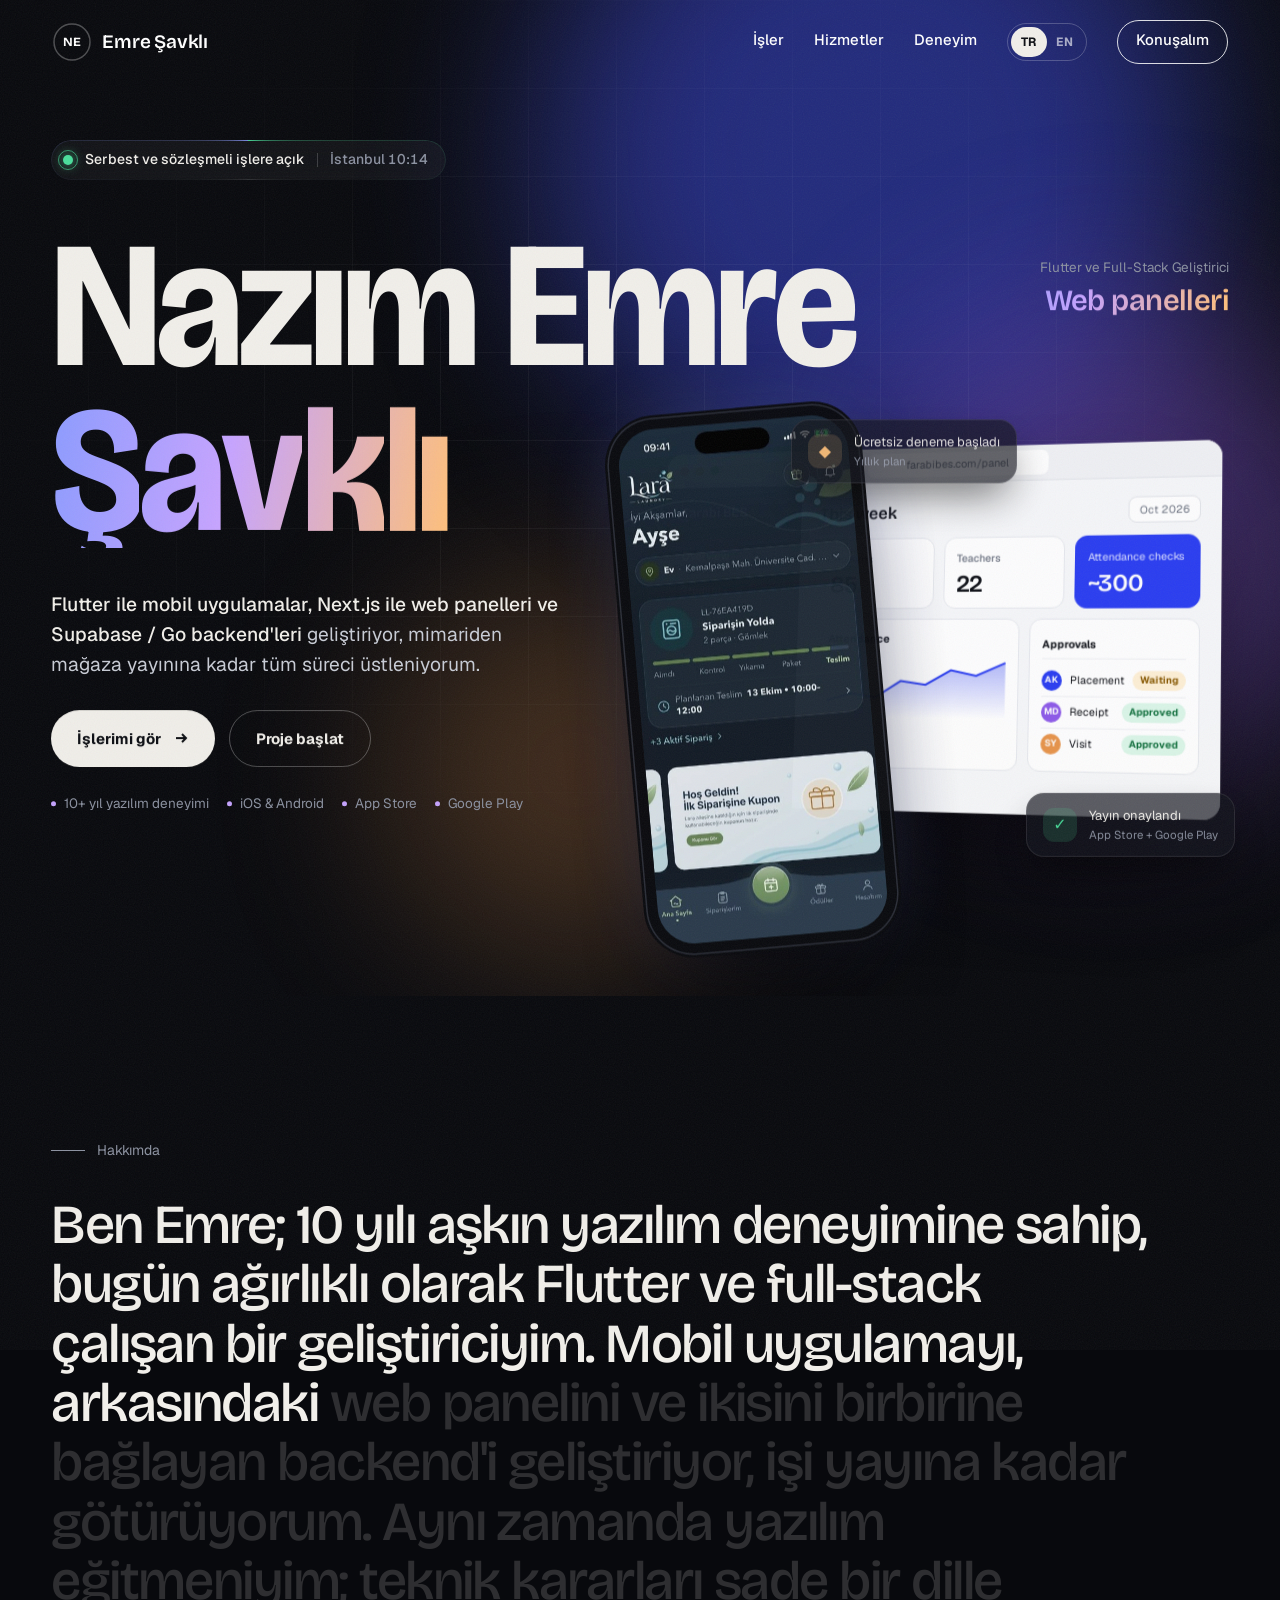
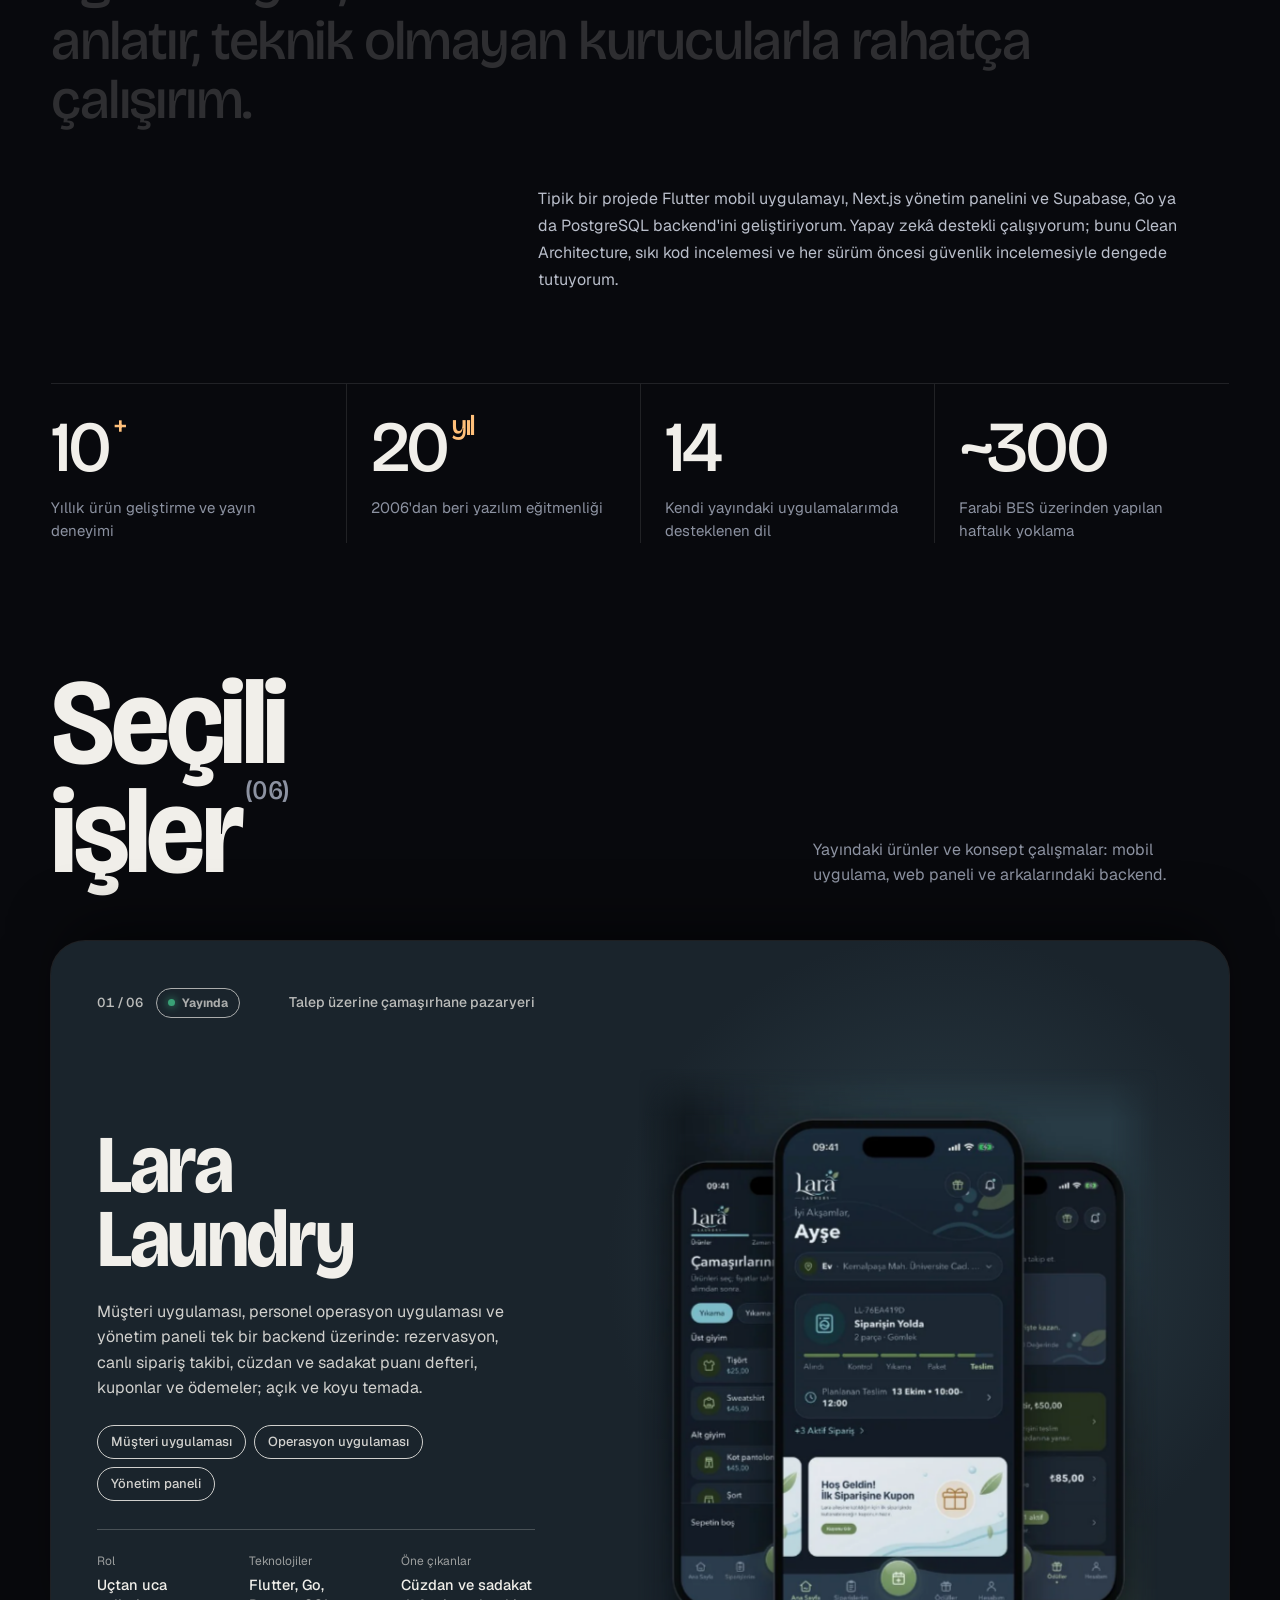
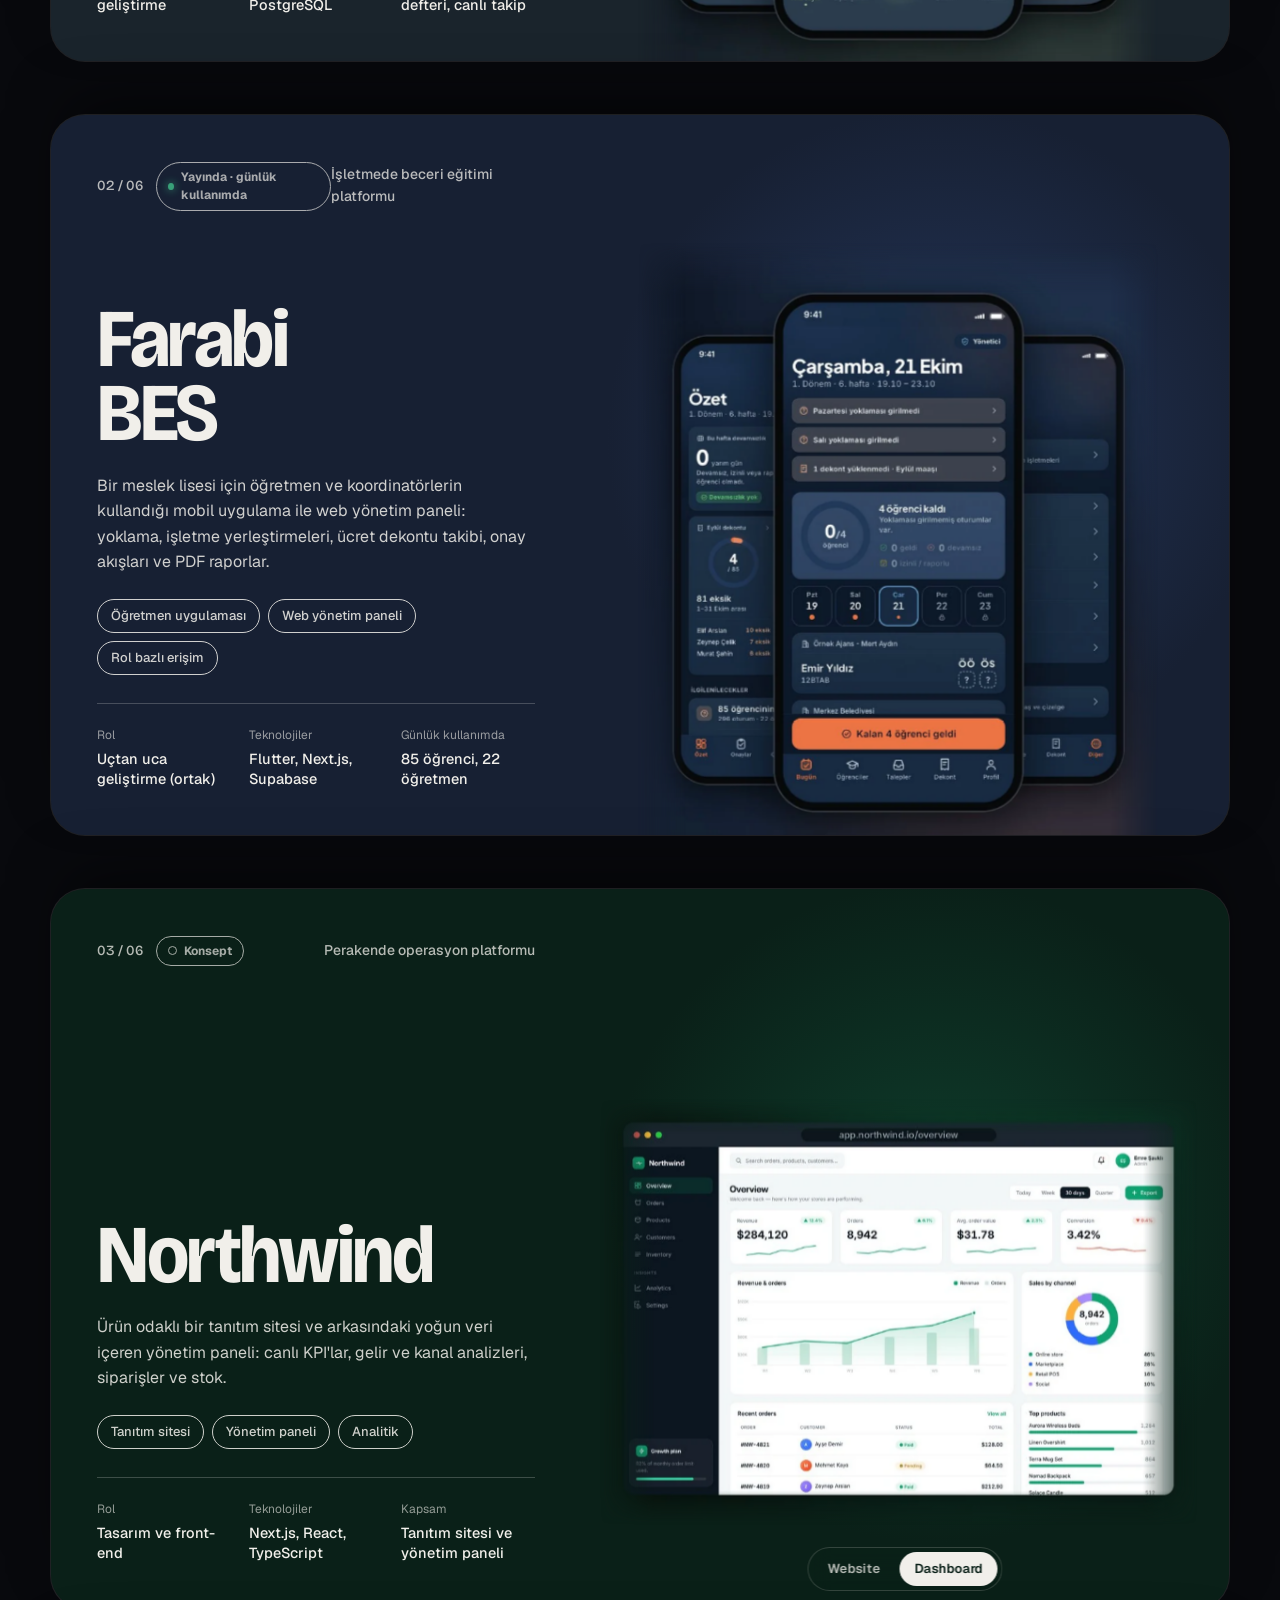
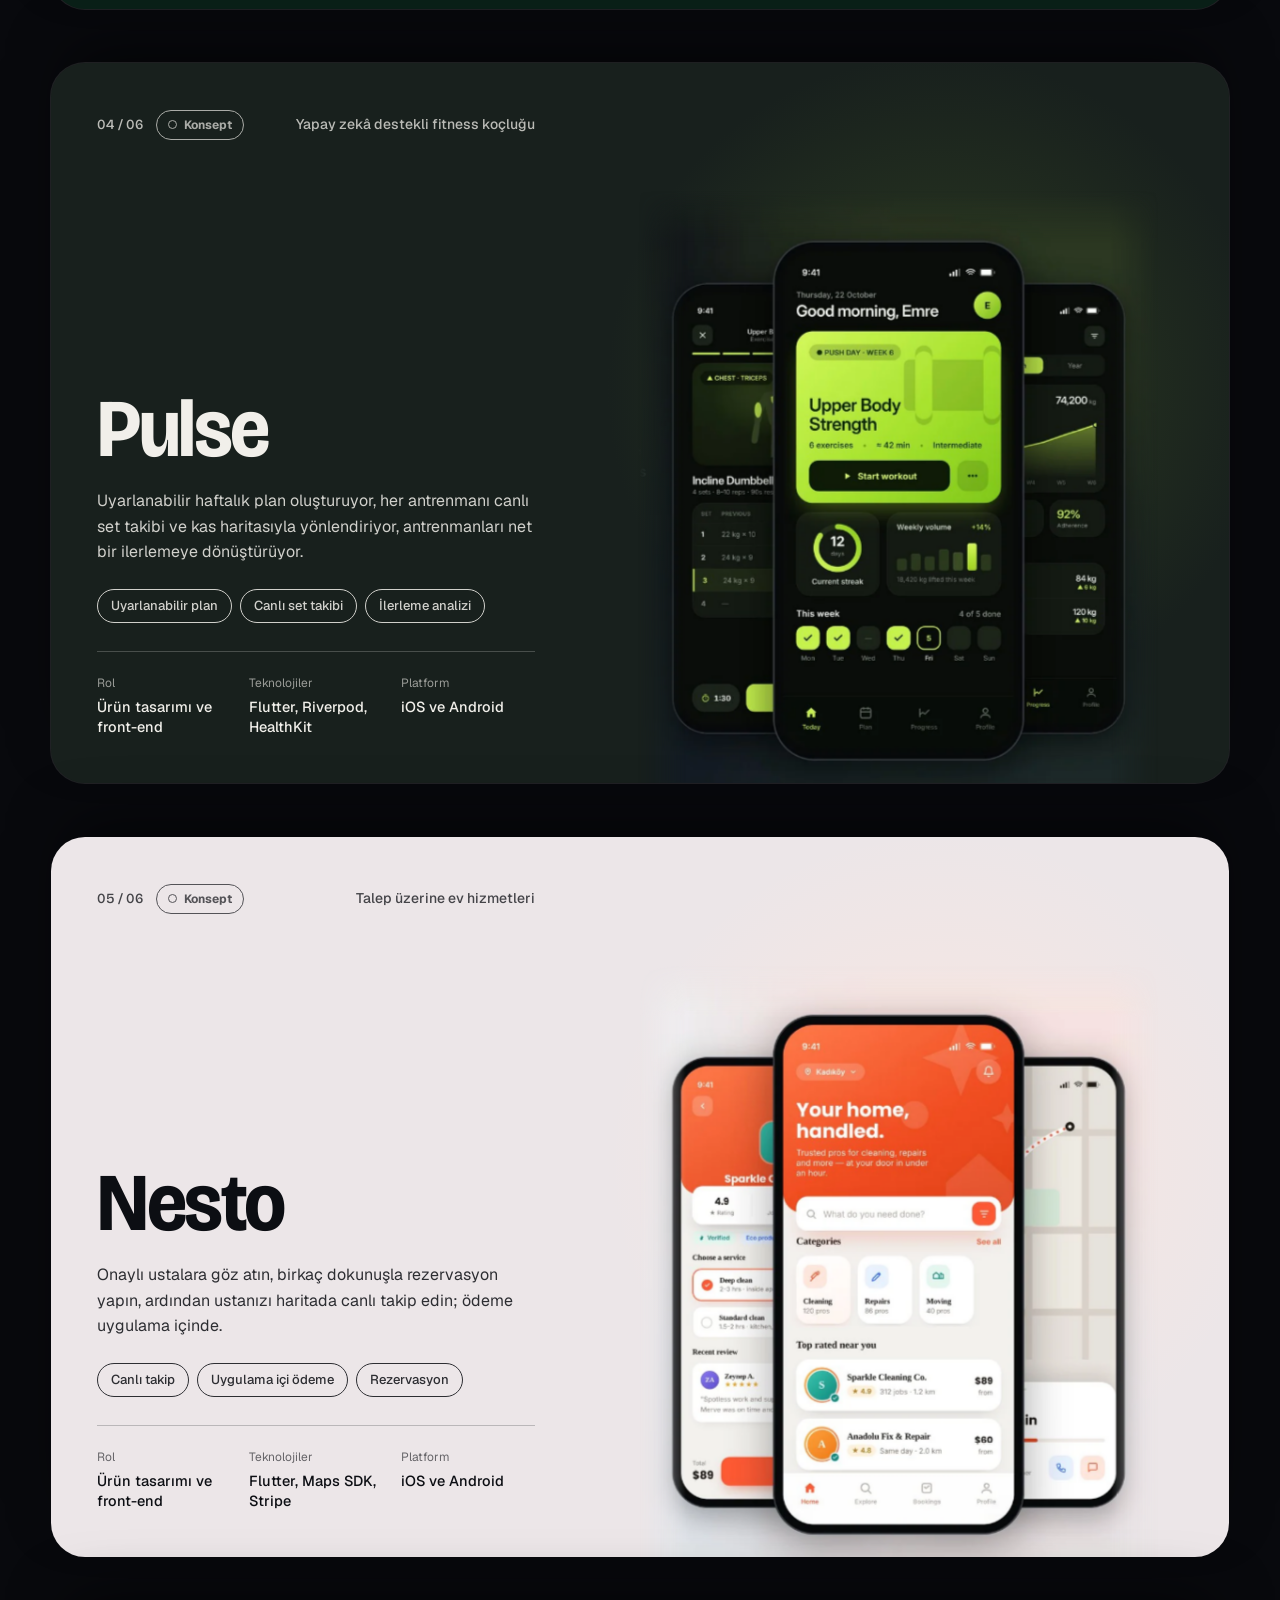
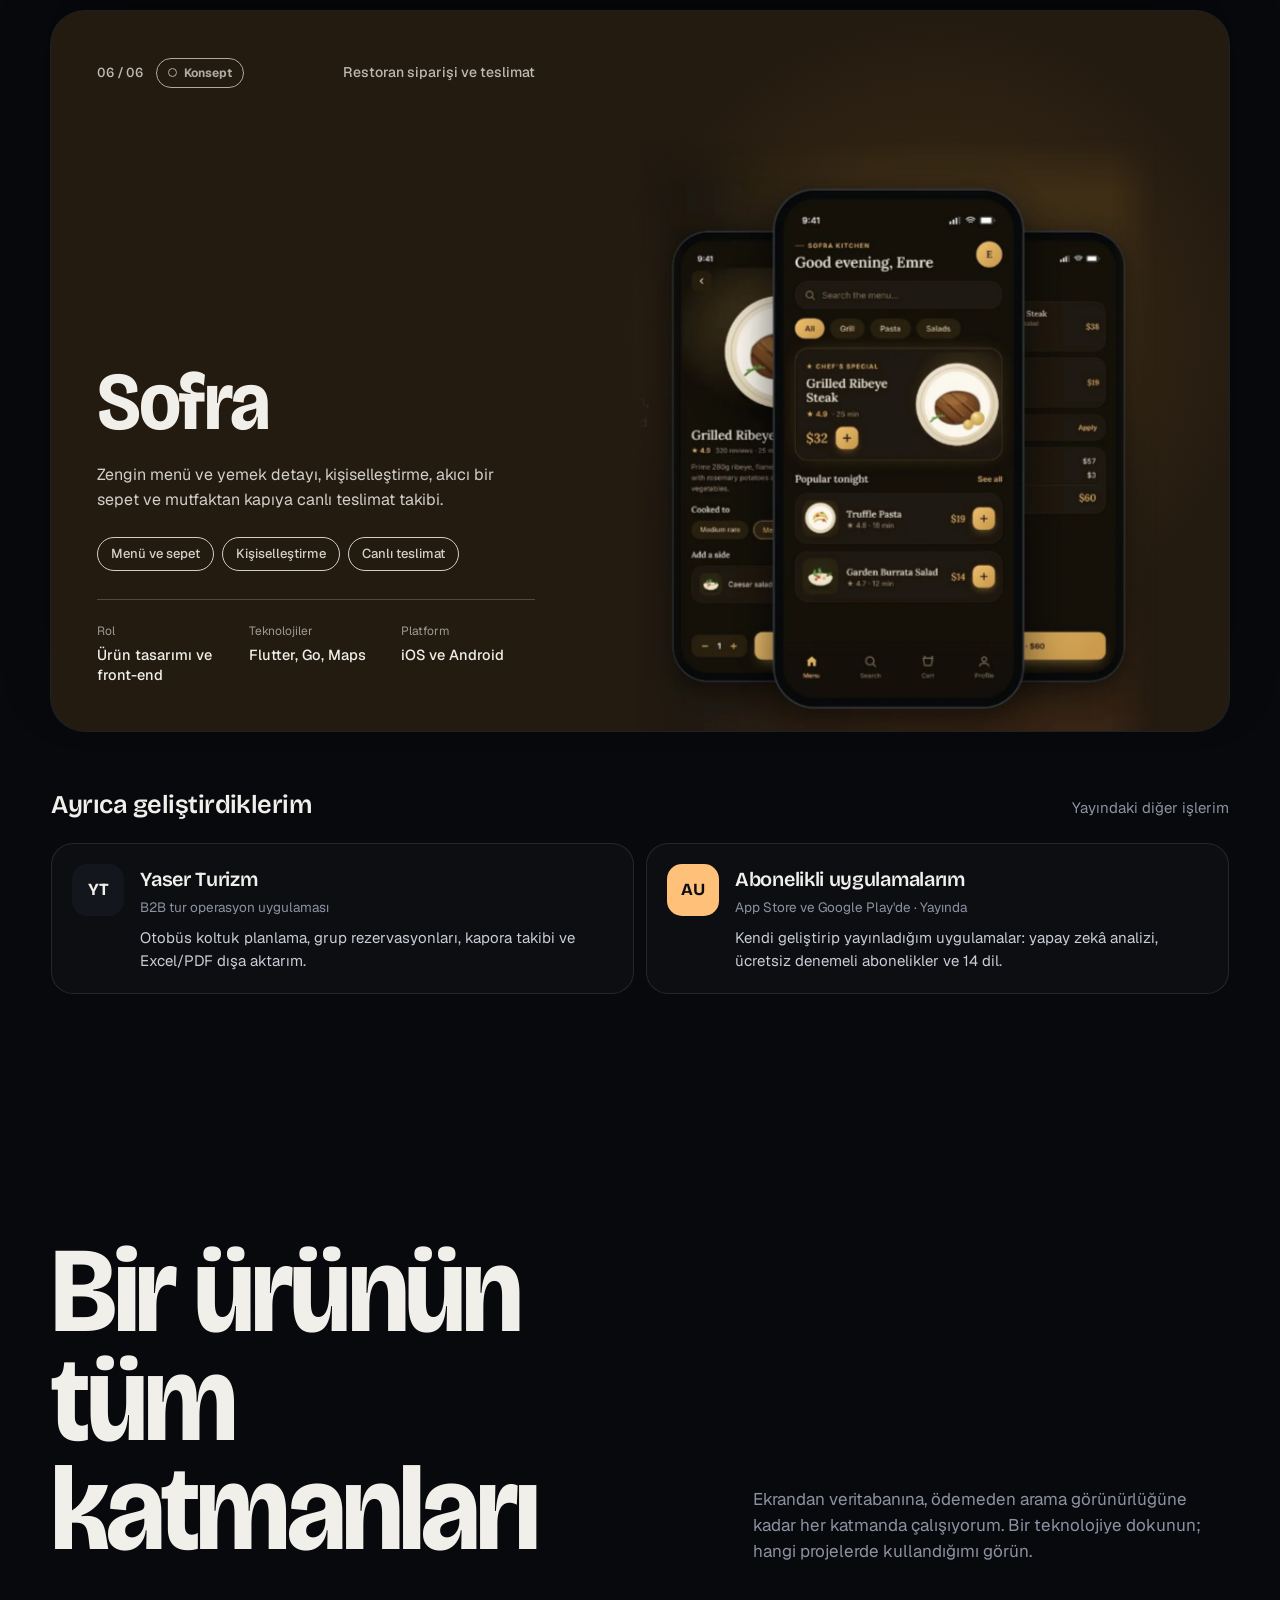
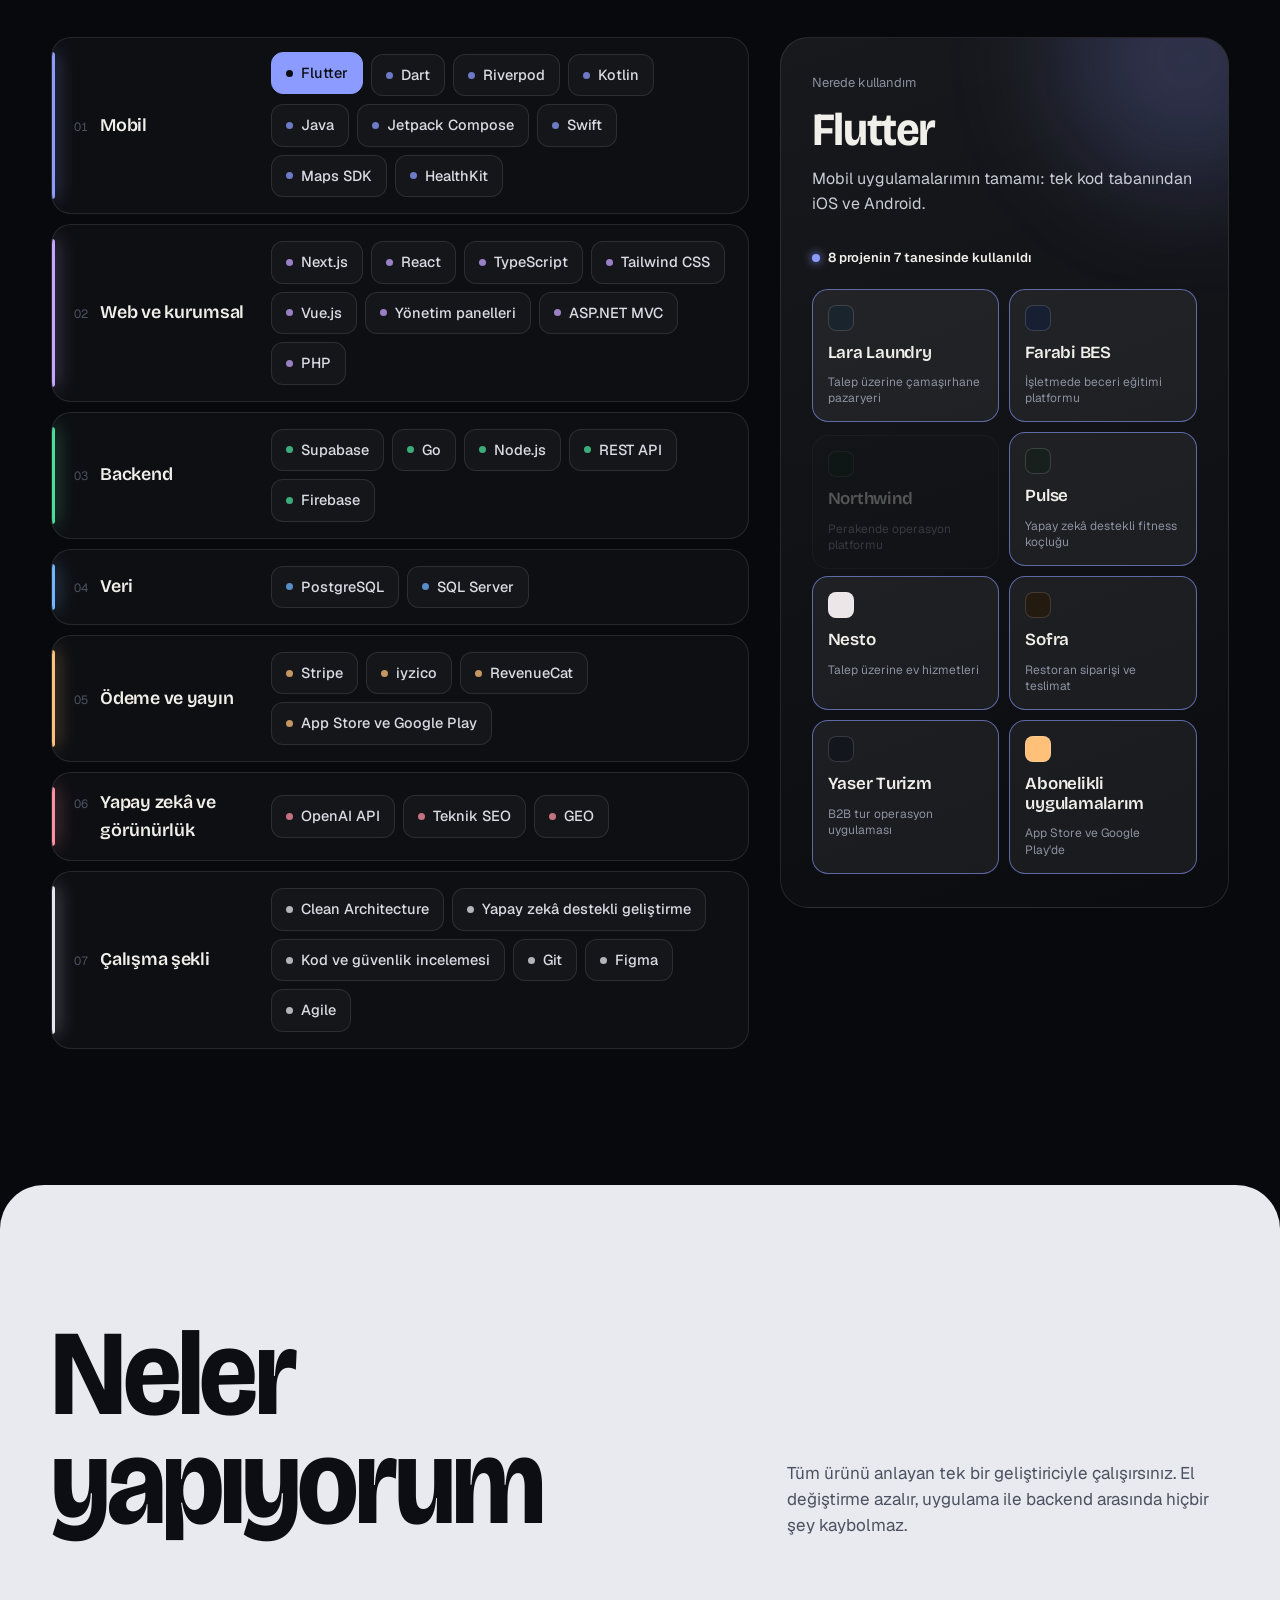
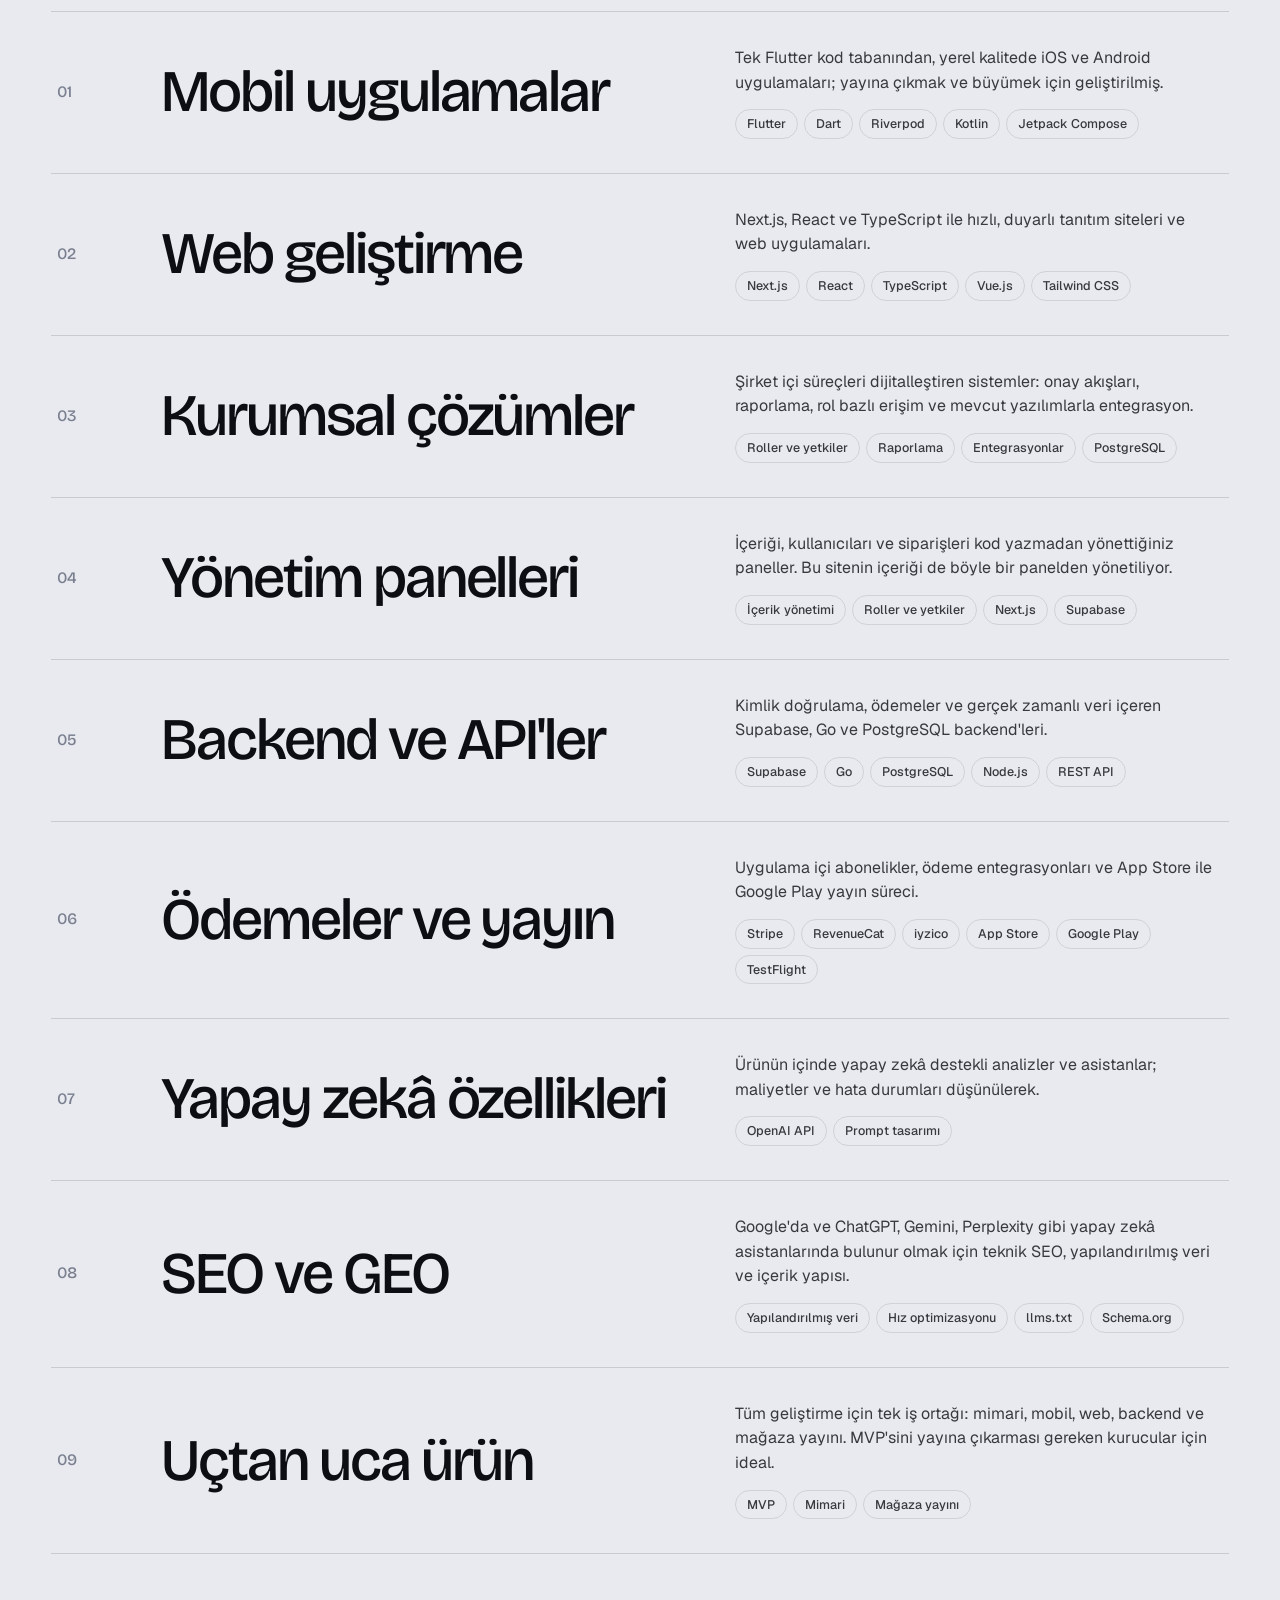
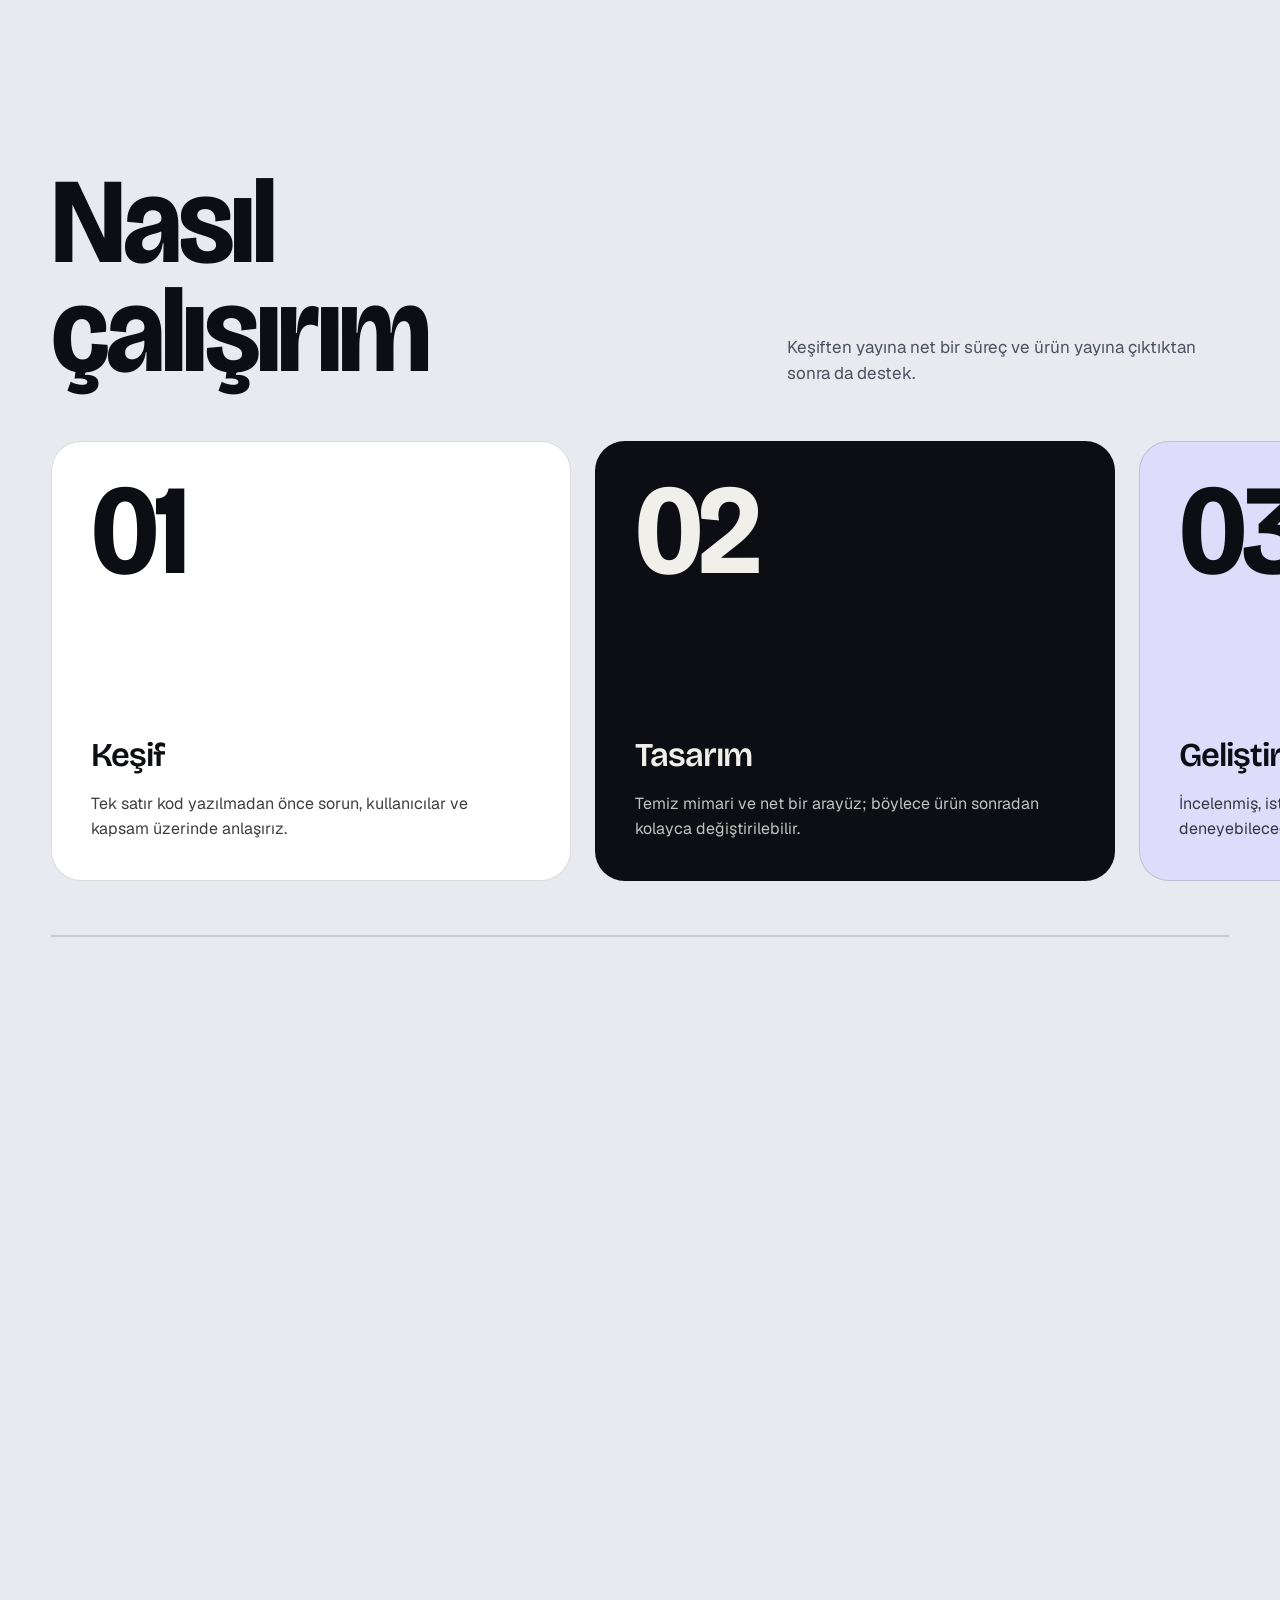
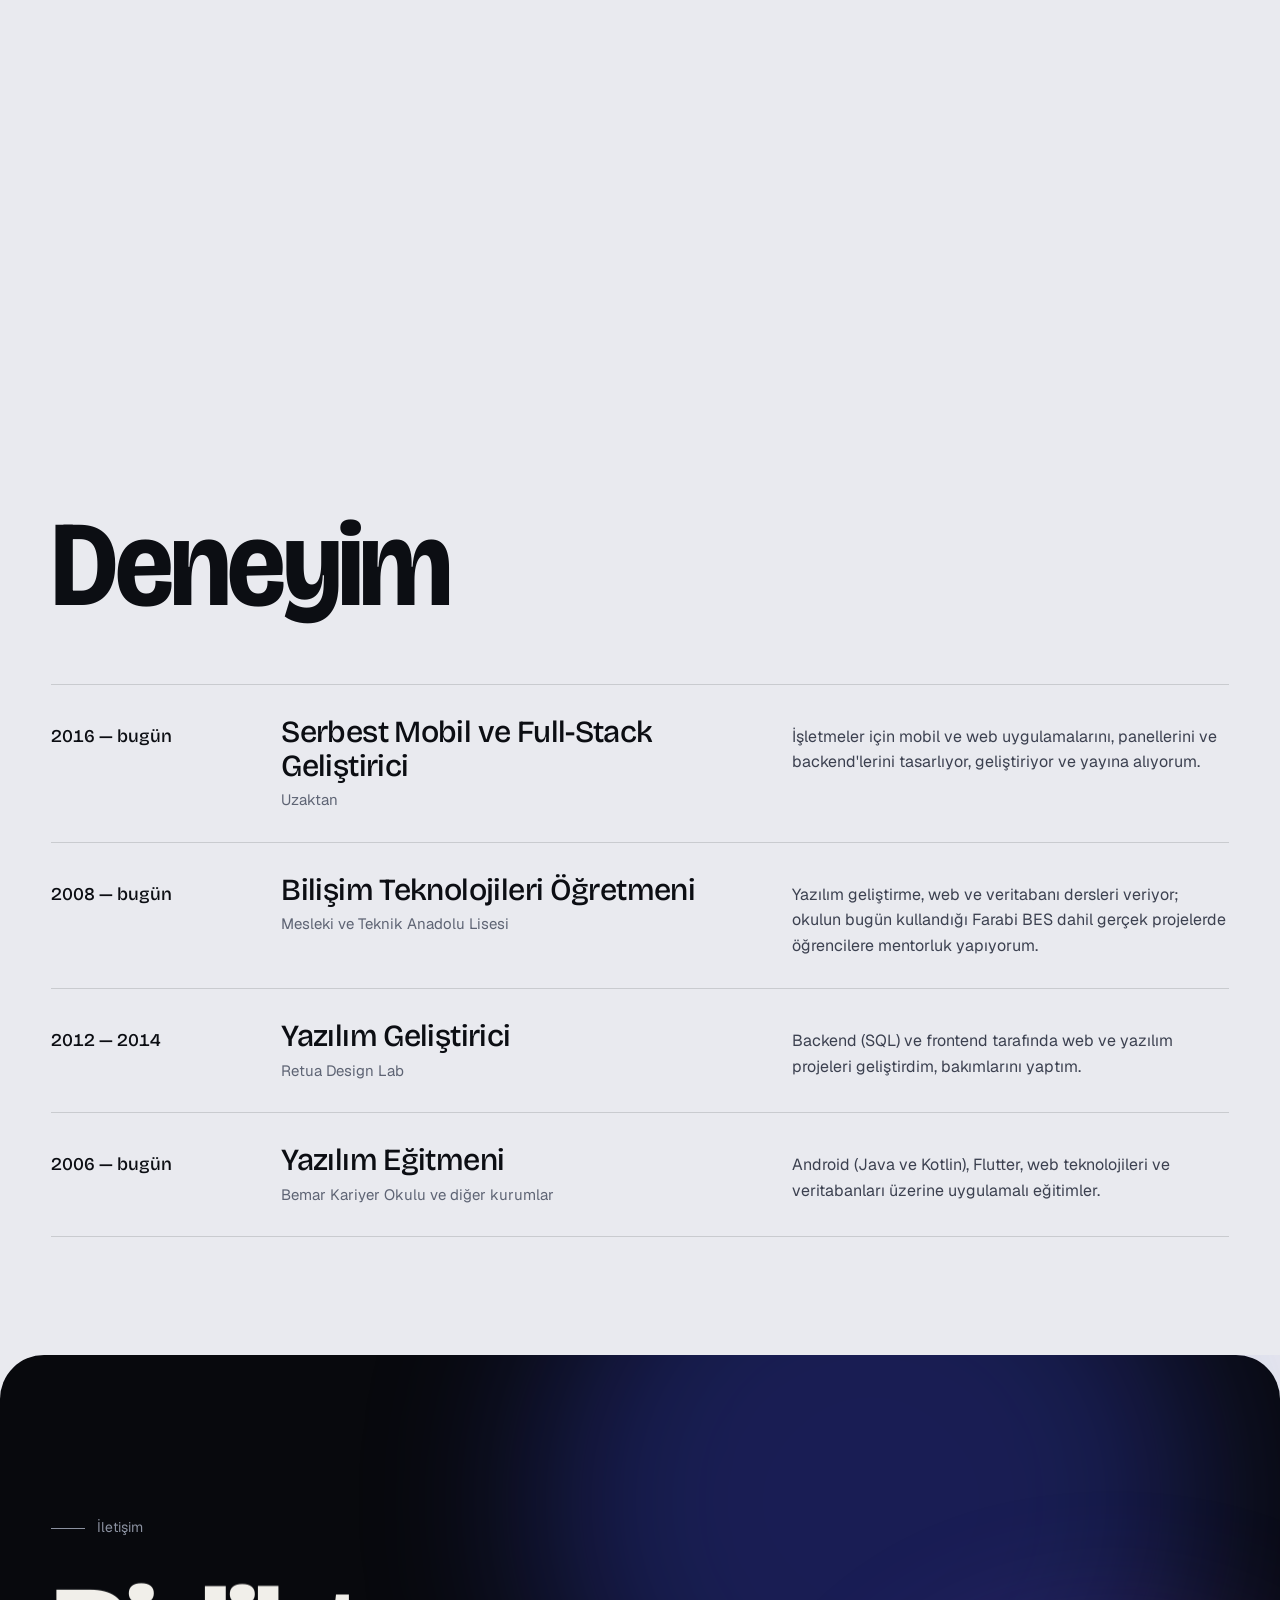
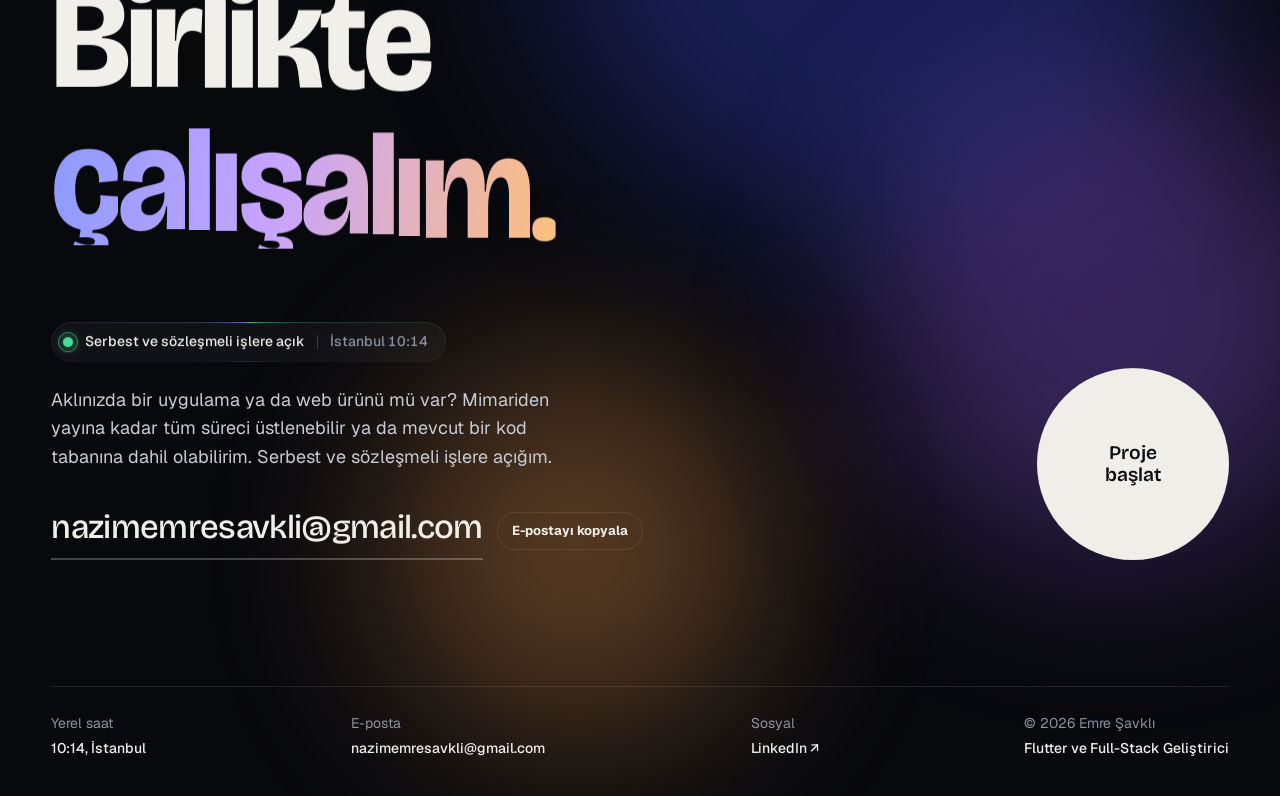
==== index.html @ ac888ee1 "Initial commit: portfolio site before admin panel rework Includes the multi-scene media switcher (No" ====
<!doctype html>
<html lang="tr" class="no-js">
<head>
<meta charset="utf-8">
<meta name="viewport" content="width=device-width, initial-scale=1">
<title>Emre Şavklı — Flutter ve Full-Stack Geliştirici</title>
<meta name="description" content="10 yılı aşkın yazılım deneyimine sahip serbest Flutter ve full-stack geliştirici: platformlar arası mobil uygulamalar, web panelleri, kurumsal çözümler ve arkalarındaki backend'ler; SEO ve GEO.">
<meta name="author" content="Nazım Emre Şavklı">
<meta name="robots" content="index,follow,max-image-preview:large">
<meta property="og:title" content="Emre Şavklı — Flutter ve Full-Stack Geliştirici">
<meta property="og:description" content="Platformlar arası ürünleri uçtan uca tasarlayıp yayına alıyorum: mobil, web ve backend.">
<meta property="og:locale" content="tr_TR">
<meta property="og:locale:alternate" content="en_US">
<meta name="twitter:card" content="summary">
<meta property="og:type" content="website">
<meta name="theme-color" content="#08090D">
<link rel="icon" href="favicon.svg" type="image/svg+xml">
<link rel="preload" href="fonts/bricolage-grotesque-latin-standard-normal.woff2" as="font" type="font/woff2" crossorigin>
<link rel="preload" href="fonts/Geist-Variable.woff2" as="font" type="font/woff2" crossorigin>
<script>document.documentElement.classList.replace('no-js','js')</script>
<script type="application/ld+json">
{
  "@context":"https://schema.org",
  "@graph":[
    {"@type":"Person","@id":"#person","name":"Nazım Emre Şavklı","alternateName":"Emre Şavklı",
     "jobTitle":"Flutter & Full-Stack Developer","email":"mailto:nazimemresavkli@gmail.com",
     "address":{"@type":"PostalAddress","addressLocality":"Istanbul","addressCountry":"TR"},
     "sameAs":["https://www.linkedin.com/in/emre246/"],
     "description":"Freelance Flutter and full-stack developer with 10+ years in software development, building and shipping cross-platform apps, web panels and the backends behind them.","knowsAbout":["Flutter","Dart","Riverpod","Clean Architecture","Kotlin","Jetpack Compose","Next.js","React","TypeScript","Vue.js","Tailwind CSS","Supabase","PostgreSQL","Go","Node.js","Stripe","RevenueCat","iyzico","OpenAI API","Admin panels","Business software","SEO","Generative Engine Optimization (GEO)"],
     "knowsLanguage":["tr","en"]},
    {"@type":"ProfessionalService","name":"Emre Şavklı — Flutter & Full-Stack Development","provider":{"@id":"#person"},"areaServed":["TR","EU","GB","Middle East"],
     "hasOfferCatalog":{"@type":"OfferCatalog","name":"Services","itemListElement":[
       {"@type":"Offer","itemOffered":{"@type":"Service","name":"Mobile app development (iOS and Android, Flutter)"}},
       {"@type":"Offer","itemOffered":{"@type":"Service","name":"Web application development"}},
       {"@type":"Offer","itemOffered":{"@type":"Service","name":"Business systems and enterprise solutions"}},
       {"@type":"Offer","itemOffered":{"@type":"Service","name":"Admin panels and content management"}},
       {"@type":"Offer","itemOffered":{"@type":"Service","name":"Backend, API and payment integration"}},
       {"@type":"Offer","itemOffered":{"@type":"Service","name":"AI features"}},
       {"@type":"Offer","itemOffered":{"@type":"Service","name":"SEO and GEO (visibility in AI assistants)"}}]}}
  ]
}
</script>
<script src="config.js"></script>
<script>(function(){var u=(window.SITE_CONFIG||{}).siteUrl;if(u){u=u.replace(/\/$/,'');var l=document.createElement('link');l.rel='canonical';l.href=u+'/';document.head.appendChild(l);}})();</script>
<style>
@font-face{font-family:"Bricolage Grotesque";font-style:normal;font-display:swap;font-weight:200 800;font-stretch:75% 100%;src:url(fonts/bricolage-grotesque-latin-ext-standard-normal.woff2) format("woff2-variations");unicode-range:U+0100-02BA,U+02BD-02C5,U+02C7-02CC,U+02CE-02D7,U+02DD-02FF,U+0304,U+0308,U+0329,U+1D00-1DBF,U+1E00-1E9F,U+1EF2-1EFF,U+2020,U+20A0-20AB,U+20AD-20C0,U+2113,U+2C60-2C7F,U+A720-A7FF}
@font-face{font-family:"Bricolage Grotesque";font-style:normal;font-display:swap;font-weight:200 800;font-stretch:75% 100%;src:url(fonts/bricolage-grotesque-latin-standard-normal.woff2) format("woff2-variations");unicode-range:U+0000-00FF,U+0131,U+0152-0153,U+02BB-02BC,U+02C6,U+02DA,U+02DC,U+0304,U+0308,U+0329,U+2000-206F,U+20AC,U+2122,U+2191,U+2193,U+2212,U+2215,U+FEFF,U+FFFD}
@font-face{font-family:"Geist";font-style:normal;font-display:swap;font-weight:100 900;src:url(fonts/Geist-Variable.woff2) format("woff2-variations")}
:root{
  --bg:#08090D;
  --bg-2:#0E1017;
  --light:#E9EAEF;
  --ink:#0C0E13;
  --text:#F1EFEA;
  --muted:#8C92A1;
  --dim:#4C5261;
  --line:rgba(255,255,255,.1);
  --line-dark:rgba(12,14,19,.14);
  --peri:#8B9BFF;
  --lilac:#C7A4FF;
  --amber:#FFC07A;
  --mint:#4ADE9B;
  --cobalt:#2B3EF2;
  --grad:linear-gradient(100deg,#8B9BFF 0%,#C7A4FF 45%,#FFC07A 100%);
  --display:"Bricolage Grotesque", "Geist", system-ui, sans-serif;
  --sans:"Geist", system-ui, -apple-system, "Segoe UI", sans-serif;
  --ease:cubic-bezier(.16,1,.3,1);
  --pad:clamp(20px,4vw,56px);
}
*{box-sizing:border-box;margin:0;padding:0}
html{-webkit-text-size-adjust:100%}
html.lenis,html.lenis body{height:auto}
.lenis.lenis-smooth{scroll-behavior:auto!important}
body{background:var(--bg);color:var(--text);font-family:var(--sans);font-size:17px;line-height:1.55;-webkit-font-smoothing:antialiased;overflow-x:hidden}
a{color:inherit;text-decoration:none}
button{font:inherit;color:inherit;background:none;border:0;cursor:pointer}
img,svg{display:block;max-width:100%}
::selection{background:var(--lilac);color:var(--ink)}
:focus-visible{outline:2px solid var(--amber);outline-offset:4px;border-radius:6px}
.wrap{padding:0 var(--pad);max-width:1600px;margin:0 auto}

/* grain overlay */
.grain{pointer-events:none;position:fixed;inset:-50%;z-index:90;opacity:.06;background-image:url("data:image/svg+xml,%3Csvg xmlns='http://www.w3.org/2000/svg' width='160' height='160'%3E%3Cfilter id='n'%3E%3CfeTurbulence type='fractalNoise' baseFrequency='.85' numOctaves='3' stitchTiles='stitch'/%3E%3C/filter%3E%3Crect width='100%25' height='100%25' filter='url(%23n)'/%3E%3C/svg%3E");animation:grain 1.2s steps(6) infinite}
@keyframes grain{0%{transform:translate(0,0)}20%{transform:translate(-3%,2%)}40%{transform:translate(2%,-3%)}60%{transform:translate(-2%,-1%)}80%{transform:translate(3%,3%)}100%{transform:translate(0,0)}}

/* ---------- preloader ---------- */
.loader{position:fixed;inset:0;z-index:100;background:#050609;display:none;flex-direction:column;justify-content:space-between;padding:var(--pad)}
.js .loader{display:flex}
.loader-top{display:flex;justify-content:space-between;font-size:14px;color:var(--muted)}
.loader-name{font-family:var(--display);font-weight:500;font-size:clamp(18px,2vw,24px);color:var(--text);overflow:hidden}
.loader-name span{display:inline-block}
.loader-bottom{display:flex;align-items:flex-end;justify-content:space-between;gap:24px}
.loader-count{font-family:var(--display);font-weight:700;font-stretch:92%;font-size:clamp(90px,18vw,260px);line-height:.8;letter-spacing:-.04em;font-variant-numeric:tabular-nums}
.loader-bar{flex:1;max-width:420px;height:2px;background:rgba(255,255,255,.12);margin-bottom:18px;position:relative;overflow:hidden}
.loader-bar i{position:absolute;inset:0;background:var(--grad);transform-origin:left;transform:scaleX(0)}

/* ---------- cursor ---------- */
.cursor,.cursor-label{position:fixed;left:0;top:0;pointer-events:none;z-index:130;display:none;opacity:0}
.cursor{width:10px;height:10px;margin:-5px 0 0 -5px;border-radius:50%;background:linear-gradient(135deg,#8B9BFF,#C7A4FF 50%,#FFC07A);box-shadow:0 0 14px 2px rgba(199,164,255,.55)}
.cursor-label{margin:16px 0 0 16px;align-items:center;gap:8px;padding:9px 14px 9px 15px;border-radius:999px;background:var(--text);color:var(--ink);font-size:13px;font-weight:700;white-space:nowrap;box-shadow:0 14px 30px -10px rgba(0,0,0,.5);transform-origin:0 0}
.cursor-label svg{width:12px;height:12px}
@media (hover:hover) and (pointer:fine){
  .has-cursor,.has-cursor a,.has-cursor button{cursor:none}
  .has-cursor .cursor{display:block}
  .has-cursor .cursor-label{display:inline-flex}
}

/* ---------- header (floating pill on scroll) ---------- */
.head{position:fixed;inset:0 0 auto 0;z-index:80;color:#fff;pointer-events:none;transition:transform .7s var(--ease)}
.head.hide{transform:translateY(-140%)}
.head .bar{pointer-events:auto;position:relative;display:flex;align-items:center;justify-content:space-between;gap:24px;max-width:1600px;height:84px;margin:0 auto;padding:0 var(--pad);border:1px solid transparent;border-radius:28px;transition:max-width .8s var(--ease),height .6s var(--ease),margin-top .6s var(--ease),padding .6s var(--ease),background-color .5s,border-color .5s,box-shadow .5s,backdrop-filter .5s}
.head.floating .bar{max-width:820px;height:62px;margin-top:14px;padding:0 8px 0 10px;border-radius:999px;background-color:rgba(12,14,20,.84);border-color:rgba(255,255,255,.1);backdrop-filter:blur(20px) saturate(1.7);-webkit-backdrop-filter:blur(20px) saturate(1.7);box-shadow:0 24px 50px -20px rgba(0,0,0,.65),inset 0 1px 0 rgba(255,255,255,.06)}
.logo{font-family:var(--display);font-weight:600;font-size:19px;letter-spacing:-.01em;display:flex;align-items:center;gap:10px;white-space:nowrap}
.logo-mark{position:relative;width:40px;height:40px;display:grid;place-items:center;font-size:12.5px;font-weight:700;flex:none}
.logo-mark svg{position:absolute;inset:0;width:100%;height:100%;transform:rotate(-90deg)}
.lm-track{fill:none;stroke:rgba(255,255,255,.28);stroke-width:1.5}
.lm-prog{fill:none;stroke:var(--amber);stroke-width:2;stroke-linecap:round;transition:stroke-dashoffset .15s linear}
.logo-name{transition:opacity .4s,max-width .6s var(--ease);max-width:200px;overflow:hidden}
.head.floating .logo-name{opacity:0;max-width:0}
.menu{display:flex;gap:30px;align-items:center;font-size:15px;font-weight:500}
.head.floating .menu{gap:22px}
.roll{display:inline-block;overflow:hidden;height:1.3em;line-height:1.3em;vertical-align:top}
.roll span{display:block;transition:transform .5s var(--ease)}
.roll span::after{content:attr(data-t);display:block}
a:hover .roll span,a:focus-visible .roll span{transform:translateY(-1.3em)}
.menu .cta{border:1.5px solid rgba(255,255,255,.85);border-radius:999px;padding:9px 18px;transition:background .4s,color .4s,border-color .4s}
.head.floating .menu .cta{background:var(--text);color:var(--ink);border-color:var(--text);padding:10px 18px}
.lang{position:relative;display:flex;border:1px solid rgba(255,255,255,.22);border-radius:999px;padding:3px}
.lang button{position:relative;z-index:1;font-size:12px;font-weight:700;letter-spacing:.02em;padding:6px 10px;border-radius:999px;color:rgba(255,255,255,.62);transition:color .4s}
.lang button[aria-pressed="true"]{color:var(--ink)}
.lang i{position:absolute;top:3px;bottom:3px;left:3px;width:calc(50% - 3px);background:var(--text);border-radius:999px;transition:transform .55s var(--ease)}
.lang.en i{transform:translateX(100%)}

/* ---------- hero ---------- */
.hero{position:relative;min-height:100svh;padding:140px 0 60px;overflow:hidden;isolation:isolate}
.aurora{position:absolute;inset:0;z-index:-1;overflow:hidden}
.aurora i{position:absolute;border-radius:50%;filter:blur(90px);opacity:.55;will-change:transform}
.aurora i:nth-child(1){width:52vw;height:52vw;background:#3A47D9;left:42%;top:-18%;animation:float1 18s ease-in-out infinite alternate}
.aurora i:nth-child(2){width:38vw;height:38vw;background:#8E5BEA;left:68%;top:30%;opacity:.4;animation:float2 22s ease-in-out infinite alternate}
.aurora i:nth-child(3){width:30vw;height:30vw;background:#E9954B;left:30%;top:58%;opacity:.25;animation:float1 26s ease-in-out infinite alternate-reverse}
@keyframes float1{to{transform:translate(-8vw,6vh) scale(1.15)}}
@keyframes float2{to{transform:translate(6vw,-8vh) scale(.9)}}
.gridlines{position:absolute;inset:0;z-index:-1;background-image:linear-gradient(rgba(255,255,255,.045) 1px,transparent 1px),linear-gradient(90deg,rgba(255,255,255,.045) 1px,transparent 1px);background-size:88px 88px;mask-image:radial-gradient(ellipse 70% 60% at 50% 40%,#000 30%,transparent 80%);-webkit-mask-image:radial-gradient(ellipse 70% 60% at 50% 40%,#000 30%,transparent 80%)}
.status-cap{--st:74,222,155;--st2:139,155,255;position:relative;display:inline-flex;align-items:center;gap:12px;padding:9px 18px 9px 12px;border-radius:999px;background:rgba(255,255,255,.045);backdrop-filter:blur(12px);-webkit-backdrop-filter:blur(12px);font-size:14px;font-weight:500;isolation:isolate}
@property --ang{syntax:"<angle>";initial-value:0deg;inherits:false}
.status-cap::before{content:"";position:absolute;inset:0;border-radius:inherit;padding:1px;background:conic-gradient(from var(--ang),rgba(var(--st),.95),rgba(var(--st),0) 28%,rgba(255,255,255,.12) 50%,rgba(var(--st2),0) 72%,rgba(var(--st2),.9));-webkit-mask:linear-gradient(#000 0 0) content-box,linear-gradient(#000 0 0);-webkit-mask-composite:xor;mask-composite:exclude;animation:ang 5s linear infinite;z-index:-1}
@keyframes ang{to{--ang:360deg}}
.orb-live{position:relative;width:10px;height:10px;border-radius:50%;background:rgb(var(--st));box-shadow:0 0 12px rgba(var(--st),.9);flex:none;transition:background .4s,box-shadow .4s}
.status-cap[data-state="limited"]{--st:255,192,122;--st2:255,143,163}
.status-cap[data-state="busy"]{--st:255,122,140;--st2:199,164,255}
.status-cap[data-state="busy"] .orb-live::after{animation-duration:4s}
.orb-live::after{content:"";position:absolute;inset:-5px;border-radius:50%;border:1px solid rgba(var(--st),.6);animation:breathe 2.4s ease-out infinite}
@keyframes breathe{0%{transform:scale(.6);opacity:1}100%{transform:scale(1.9);opacity:0}}
.cap-sep{width:1px;height:14px;background:rgba(255,255,255,.18)}
.cap-time{color:var(--muted);font-variant-numeric:tabular-nums}
.name-wrap{position:relative}
.role-roll{position:absolute;right:0;top:clamp(10px,2.2vw,40px);text-align:right;z-index:3}
.rr-label{display:block;font-size:13.5px;color:var(--muted);margin-bottom:6px}
.rr-window{display:block;height:1.15em;overflow:hidden;font-family:var(--display);font-weight:600;font-size:clamp(22px,2.3vw,38px);letter-spacing:-.02em;line-height:1.15em}
.rr-list{display:block;will-change:transform}
.rr-list span{display:block;height:1.15em;background:var(--grad);-webkit-background-clip:text;background-clip:text;color:transparent}
.hero-name{font-family:var(--display);font-weight:700;font-stretch:92%;font-size:clamp(64px,14vw,240px);line-height:.86;letter-spacing:-.028em;margin-top:clamp(32px,5.5vh,72px);position:relative;z-index:2;font-optical-sizing:auto}
.line{display:block;overflow:hidden;padding-bottom:.06em}
.line > span{display:inline-block}
.word{display:inline-block;white-space:nowrap}
.char{display:inline-block;will-change:transform}
.no-js .grad,.reduced .grad{color:var(--lilac)}
.grad .char{background-image:var(--grad);background-repeat:no-repeat;-webkit-background-clip:text;background-clip:text;color:transparent}
.hero-row{display:grid;grid-template-columns:minmax(0,.9fr) minmax(0,1.1fr);gap:40px;margin-top:clamp(20px,3.5vh,40px);align-items:start}
.hero-lede{font-size:clamp(18px,1.5vw,22px);line-height:1.55;color:#C9CDD6;max-width:30em}
.hero-lede strong{color:var(--text);font-weight:500}
.hero-actions{display:flex;gap:14px;flex-wrap:wrap;margin-top:30px}
.btn{position:relative;display:inline-flex;align-items:center;gap:12px;font-weight:700;font-size:15px;border-radius:999px;padding:16px 26px;overflow:hidden;isolation:isolate;transition:color .45s var(--ease)}
.btn::before{content:"";position:absolute;inset:0;z-index:-1;border-radius:inherit;transform:translateY(101%);transition:transform .55s var(--ease)}
.btn:hover::before{transform:none}
.btn-light{background:var(--text);color:var(--ink)}
.btn-light::before{background:var(--amber)}
.btn-ghost{border:1.5px solid rgba(255,255,255,.3)}
.btn-ghost::before{background:var(--text)}
.btn-ghost:hover{color:var(--ink)}
.arrow{width:16px;height:16px}

/* hero stage */
.stage{position:relative;height:clamp(380px,40vw,600px);perspective:1600px;margin-top:-13vw;z-index:1}
.layer{position:absolute;will-change:transform}
.l-dash{right:2%;top:4%;width:min(620px,92%);perspective:1600px}
.l-dash .browser{transform:rotateY(-14deg) rotateX(6deg)}
.l-phone{left:4%;bottom:-2%}
.l-phone .phone{transform:rotate(-5deg)}
.l-chip1{right:-1%;bottom:16%}
.l-chip2{left:30%;top:-2%}
.chip-float{display:flex;align-items:center;gap:12px;background:rgba(20,22,30,.72);border:1px solid var(--line);backdrop-filter:blur(16px);-webkit-backdrop-filter:blur(16px);border-radius:18px;padding:12px 16px;font-size:13px;box-shadow:0 20px 40px -10px rgba(0,0,0,.6)}
.chip-float small{display:block;color:var(--muted);font-size:11.5px}
.chip-ico{width:34px;height:34px;border-radius:11px;display:grid;place-items:center;font-size:16px;flex:none}

.scroll-cue{position:absolute;right:var(--pad);bottom:40px;width:110px;height:110px;z-index:3}
.scroll-cue svg{width:100%;height:100%;animation:spin 14s linear infinite}
.scroll-cue text{font-size:10.4px;letter-spacing:.32em;fill:var(--muted);font-family:var(--sans);font-weight:500}
.scroll-cue .dot{position:absolute;inset:0;margin:auto;width:10px;height:10px;border-radius:50%;background:var(--amber)}
@keyframes spin{to{transform:rotate(360deg)}}

/* ---------- devices ---------- */
.phone{position:relative;width:250px;aspect-ratio:9/19.3;border-radius:46px;background:#0A0B0F;padding:10px;box-shadow:0 0 0 1.5px #2B2E38,0 0 0 4px #0A0B0F,0 60px 90px -30px rgba(0,0,0,.85),0 0 90px -20px rgba(139,155,255,.35)}
.phone::after{content:"";position:absolute;top:19px;left:50%;transform:translateX(-50%);width:78px;height:23px;border-radius:20px;background:#000;z-index:3}
.scr{position:relative;height:100%;border-radius:37px;overflow:hidden;background:#F4F5F8;color:#0E1016;font-size:12.5px;line-height:1.35}
.scr.dark{background:#0E1018;color:#F1EFEA}
.sb{display:flex;justify-content:space-between;padding:14px 22px 0;font-weight:700;font-size:12px;height:40px}
.sb i{display:inline-block;width:16px;height:9px;border-radius:2px;border:1.5px solid currentColor;margin-left:4px;vertical-align:-1px;position:relative}
.sb i::after{content:"";position:absolute;inset:1px;right:4px;background:currentColor;border-radius:1px}
.pad{padding:8px 16px}
.hello{font-size:11.5px;color:#6B7280}
.h-big{font-family:var(--display);font-size:20px;font-weight:600;letter-spacing:-.02em;margin-top:2px}
.order{margin-top:12px;border-radius:20px;padding:15px;color:#fff;background:linear-gradient(140deg,#3446F5,#1B27B8);position:relative;overflow:hidden}
.order::after{content:"";position:absolute;width:140px;height:140px;border-radius:50%;right:-50px;top:-60px;background:rgba(255,255,255,.12)}
.order small{opacity:.75;font-size:10.5px;font-weight:500}
.order b{display:block;font-family:var(--display);font-size:17px;font-weight:600;margin-top:2px}
.prog{display:flex;gap:4px;margin-top:12px}
.prog i{flex:1;height:4px;border-radius:2px;background:rgba(255,255,255,.25)}
.prog i.on{background:#fff}
.order .eta{display:flex;justify-content:space-between;margin-top:9px;font-size:10.5px;opacity:.9}
.tiles2{display:grid;grid-template-columns:1fr 1fr;gap:8px;margin-top:10px}
.tiles2 div{border-radius:16px;padding:11px;background:#fff;box-shadow:0 1px 0 #E5E7EB}
.tiles2 div:last-child{background:#FFE7C7}
.tiles2 small{font-size:10px;color:#6B7280;font-weight:500}
.tiles2 b{display:block;font-family:var(--display);font-size:17px;font-weight:600}
.rows{margin-top:10px;background:#fff;border-radius:16px;padding:4px 12px}
.rows div{display:flex;align-items:center;gap:10px;padding:8px 0;border-bottom:1px solid #F0F1F4;font-size:11.5px;font-weight:600}
.rows div:last-child{border:0}
.rows em{width:26px;height:26px;border-radius:9px;background:#EEF0FF;display:grid;place-items:center;font-style:normal;font-size:12px}
.rows span{margin-left:auto;color:#6B7280;font-weight:500;font-size:10.5px}
.tabbar{position:absolute;left:12px;right:12px;bottom:12px;height:52px;border-radius:20px;background:#0E1016;display:flex;justify-content:space-around;align-items:center}
.tabbar i{width:18px;height:18px;border-radius:6px;background:#3A3F4E}
.tabbar i.on{background:#fff}

.browser{border-radius:16px;overflow:hidden;background:#fff;color:#0E1016;box-shadow:0 0 0 1px rgba(255,255,255,.08),0 60px 100px -30px rgba(0,0,0,.8);font-size:12px}
.bbar{height:36px;display:flex;align-items:center;gap:7px;padding:0 14px;background:#F1F2F5;border-bottom:1px solid #E4E6EB}
.bbar i{width:10px;height:10px;border-radius:50%;background:#D5D8DF}
.bbar i:nth-child(1){background:#FF6159}.bbar i:nth-child(2){background:#FFBD2E}.bbar i:nth-child(3){background:#28C941}
.bbar span{margin:0 auto;font-size:11px;color:#6B7280;background:#fff;border-radius:7px;padding:4px 40px}
.app{display:grid;grid-template-columns:150px 1fr;min-height:330px}
.side{background:#0E1016;color:#9AA1B0;padding:16px 12px;display:flex;flex-direction:column;gap:4px;font-size:11.5px;font-weight:500}
.side .brand{color:#fff;font-family:var(--display);font-weight:600;font-size:14px;margin:0 6px 14px}
.side span{padding:7px 8px;border-radius:8px}
.side span.on{background:#1E2230;color:#fff}
.main{padding:18px 20px;background:#F7F8FA}
.main-h{display:flex;justify-content:space-between;align-items:center}
.main-h b{font-family:var(--display);font-size:17px;font-weight:600}
.main-h span{font-size:10.5px;background:#fff;border:1px solid #E4E6EB;border-radius:8px;padding:4px 10px;color:#6B7280}
.kpis{display:grid;grid-template-columns:repeat(3,1fr);gap:10px;margin-top:12px}
.kpi{background:#fff;border:1px solid #E8EAEF;border-radius:12px;padding:11px 12px}
.kpi small{font-size:10.5px;color:#6B7280;font-weight:500}
.kpi b{display:block;font-family:var(--display);font-size:24px;font-weight:600;letter-spacing:-.02em;line-height:1.1;margin-top:3px}
.kpi.hi{background:#2B3EF2;border-color:#2B3EF2;color:#fff}
.kpi.hi small{color:#C8CEFF}
.panel2{display:grid;grid-template-columns:1.3fr 1fr;gap:10px;margin-top:10px}
.card{background:#fff;border:1px solid #E8EAEF;border-radius:12px;padding:11px 12px}
.card-h{font-size:11px;font-weight:700;margin-bottom:6px}
.card svg{width:100%;height:auto}
.appr div{display:flex;align-items:center;gap:8px;padding:5px 0;border-bottom:1px solid #F1F2F5;font-size:10.5px}
.appr div:last-child{border:0}
.av{width:20px;height:20px;border-radius:50%;display:grid;place-items:center;font-size:9px;font-weight:700;color:#fff;flex:none}
.pill{margin-left:auto;font-size:9.5px;font-weight:700;border-radius:999px;padding:2px 7px;background:#FFF1D6;color:#8A5A00}
.pill.ok{background:#DCF7E9;color:#11713D}

@keyframes mq{to{transform:translateX(-50%)}}

/* ---------- about ---------- */
.about{padding:clamp(110px,16vh,190px) 0 clamp(90px,14vh,160px)}
.kicker{display:flex;align-items:center;gap:12px;font-size:14px;color:var(--muted);margin-bottom:34px}
.kicker::before{content:"";width:34px;height:1px;background:currentColor}
.statement{font-family:var(--display);font-weight:500;font-size:clamp(30px,4.3vw,66px);line-height:1.08;letter-spacing:-.028em;max-width:20em}
.statement .w{display:inline-block;opacity:.16}
.no-js .statement .w,.reduced .statement .w{opacity:1}
.stats{display:grid;grid-template-columns:repeat(4,1fr);margin-top:clamp(70px,10vh,120px);border-top:1px solid var(--line)}
.stat{padding:28px 24px 0 0}
.stat + .stat{padding-left:24px;border-left:1px solid var(--line)}
.stat b{display:block;font-family:var(--display);font-weight:500;font-size:clamp(48px,5.6vw,92px);line-height:1;letter-spacing:-.04em}
.stat b sup{font-size:.4em;vertical-align:top;margin-left:4px;color:var(--amber)}
.stat > span{display:block;margin-top:12px;color:var(--muted);font-size:15px;max-width:16em}

/* ---------- work (stacking cards) ---------- */
.work{padding-bottom:12vh}
.work-head{display:flex;justify-content:space-between;align-items:flex-end;gap:30px;margin-bottom:6vh;flex-wrap:wrap}
.h2{font-family:var(--display);font-weight:700;font-stretch:92%;font-size:clamp(56px,9.5vw,160px);line-height:.9;letter-spacing:-.03em}
.h2 sup{font-size:.22em;font-weight:500;letter-spacing:0;vertical-align:top;margin-left:.15em;color:var(--muted)}
.work-note{max-width:26em;color:var(--muted);font-size:16px}
.cases{position:relative}
.case{position:sticky;top:12vh;height:80vh;min-height:600px;max-height:860px;border-radius:34px;overflow:hidden;display:grid;grid-template-columns:minmax(0,.9fr) minmax(0,1.1fr);margin-bottom:6vh;transform-origin:50% 0;box-shadow:0 -30px 60px -20px rgba(0,0,0,.6)}
.case:last-child{margin-bottom:0}
.case-info{padding:clamp(28px,3.6vw,56px);display:flex;flex-direction:column;position:relative;z-index:2}
.case-top{display:flex;justify-content:space-between;align-items:center;font-size:14px;font-weight:500;opacity:.75}
.case-idx{font-family:var(--display);font-weight:500;font-variant-numeric:tabular-nums}
.case h3{font-family:var(--display);font-weight:700;font-stretch:92%;font-size:clamp(48px,6.4vw,104px);line-height:.9;letter-spacing:-.03em;margin-top:auto}
.case-desc{font-size:clamp(16px,1.2vw,18px);line-height:1.6;margin-top:22px;max-width:30em;opacity:.85}
.case-tags{display:flex;flex-wrap:wrap;gap:8px;margin-top:24px}
.case-tags span{font-size:13px;font-weight:500;border:1px solid currentColor;border-radius:999px;padding:6px 13px;opacity:.85}
.case-facts{display:grid;grid-template-columns:repeat(3,1fr);gap:18px;margin-top:28px;padding-top:22px;border-top:1px solid currentColor;border-top-color:color-mix(in srgb,currentColor 22%,transparent)}
.case-facts small{display:block;font-size:12px;opacity:.6;margin-bottom:4px}
.case-facts b{font-weight:500;font-size:14.5px;line-height:1.4;display:block}
.case-stage{position:relative;display:flex;align-items:center;justify-content:center;perspective:1400px;overflow:hidden}
.tilt{transform-style:preserve-3d;will-change:transform}

.case{background:var(--cbg,#2135EE);color:var(--cfg,#fff)}
.case-stage{background:radial-gradient(circle at 55% 45%,var(--cglow,transparent) 0,transparent 62%)}
.case.is-dark{box-shadow:0 0 0 1px var(--line),0 -30px 60px -20px rgba(0,0,0,.6)}
/* real screenshots */
.shot{width:min(640px,94%)}
.shot img{display:block;width:100%;height:auto}
.shot .bbar span{min-width:160px;min-height:18px}
.shot-scr{background:#000}
.shot-scr img{width:100%;height:100%;object-fit:cover;object-position:top}
.media-mixed{position:relative;width:min(620px,92%)}
.media-mixed .browser{width:100%}
.media-mixed .phone{position:absolute;right:-6%;bottom:-14%;width:190px;border-radius:38px}
.media-mixed .phone .scr{border-radius:30px}
.media-phones{display:flex;gap:26px;align-items:center}
.media-phones .phone:nth-child(2){transform:translateY(60px)}
.media-browser{width:min(660px,94%)}
.phone-shot::after{display:none}
.phone-shot .scr{background:#16202A}
.phone-shot img{display:block;width:100%;height:100%;object-fit:cover;object-position:top center}
.media-scene{position:relative;width:100%;height:100%;display:flex;align-items:center;justify-content:center}
.media-scene img{display:block;max-width:100%;max-height:100%;width:auto;height:auto;object-fit:contain;
  -webkit-mask-image:linear-gradient(90deg,transparent 0,#000 9%,#000 91%,transparent 100%),linear-gradient(180deg,transparent 0,#000 8%,#000 92%,transparent 100%);
  -webkit-mask-composite:source-in;
  mask-image:linear-gradient(90deg,transparent 0,#000 9%,#000 91%,transparent 100%),linear-gradient(180deg,transparent 0,#000 8%,#000 92%,transparent 100%);
  mask-composite:intersect}
.case-stage:has(.media-scene){padding:2.5% 2% 2.5% 0}
.case-stage:has(.scene-tabs){padding-bottom:72px}
.media-scene.multi{display:grid;place-items:center}
.media-scene.multi img{grid-area:1/1;opacity:0;visibility:hidden;transition:opacity .45s ease,visibility .45s}
.media-scene.multi img.on{opacity:1;visibility:visible}
.scene-tabs{position:absolute;left:50%;bottom:18px;transform:translateX(-50%);z-index:3;display:flex;gap:4px;padding:4px;border-radius:999px;background:color-mix(in srgb,var(--cbg) 72%,transparent);border:1px solid color-mix(in srgb,var(--cfg) 18%,transparent);backdrop-filter:blur(12px);-webkit-backdrop-filter:blur(12px)}
.scene-tabs button{font:inherit;font-size:13px;font-weight:600;color:var(--cfg);background:transparent;border:0;border-radius:999px;padding:7px 15px;cursor:pointer;opacity:.75;transition:background .25s,color .25s,opacity .25s}
.scene-tabs button:hover{opacity:1}
.scene-tabs button[aria-pressed="true"]{background:var(--cfg);color:var(--cbg);opacity:1}
.mono-mark{width:min(360px,70%);aspect-ratio:1;border-radius:40px;display:grid;place-items:center;background:color-mix(in srgb,var(--cfg) 8%,transparent);border:1px solid color-mix(in srgb,var(--cfg) 18%,transparent)}
.mono-mark span{font-family:var(--display);font-weight:700;font-size:clamp(90px,10vw,160px);letter-spacing:-.04em;opacity:.85}
.c-lara{background:#2135EE;color:#fff}
.c-lara .case-stage{background:radial-gradient(circle at 60% 40%,#4A5CFF 0,transparent 60%)}
.c-farabi{background:#DDDCFB;color:var(--ink)}
.c-farabi .case-stage{background:radial-gradient(circle at 50% 50%,#F2F1FF 0,transparent 65%)}
.c-yaser{background:#14161D;color:var(--text);box-shadow:0 0 0 1px var(--line),0 -30px 60px -20px rgba(0,0,0,.6)}
.c-yaser .case-stage{background:radial-gradient(circle at 50% 50%,rgba(255,192,122,.18) 0,transparent 60%)}
.c-subs{background:#FFC07A;color:var(--ink)}
.c-subs .case-stage{background:radial-gradient(circle at 50% 45%,#FFE2BD 0,transparent 60%)}

/* lara stage */
.lara-set{position:relative;display:flex;gap:26px;align-items:center}
.lara-set .phone:nth-child(2){transform:translateY(60px)}
.wallet-scr .pad{padding-top:6px}
.wcard{margin-top:12px;border-radius:20px;padding:16px;background:#0E1016;color:#fff;position:relative;overflow:hidden}
.wcard::after{content:"";position:absolute;right:-30px;bottom:-40px;width:130px;height:130px;border-radius:50%;background:conic-gradient(from 90deg,#8B9BFF,#C7A4FF,#FFC07A,#8B9BFF);opacity:.55;filter:blur(8px)}
.wcard small{font-size:10.5px;color:#9AA1B0}
.wcard b{display:block;font-family:var(--display);font-size:28px;font-weight:600;letter-spacing:-.02em}
.wcard .pts{display:inline-block;margin-top:8px;font-size:10.5px;font-weight:700;background:#FFC07A;color:#0E1016;border-radius:999px;padding:3px 9px}
.ledger{margin-top:10px;background:#fff;border-radius:16px;padding:2px 12px}
.ledger div{display:flex;justify-content:space-between;padding:9px 0;border-bottom:1px solid #F0F1F4;font-size:11px;font-weight:600}
.ledger div:last-child{border:0}
.ledger small{display:block;font-weight:500;color:#6B7280;font-size:9.5px}
.plus{color:#11713D}.minus{color:#B42318}

/* farabi stage */
.farabi-set{position:relative;width:min(640px,94%)}
.farabi-set .phone{position:absolute;right:-6%;bottom:-16%;width:200px;border-radius:38px}
.farabi-set .phone .scr{border-radius:30px}
.att{padding:6px 14px}
.att .h-big{font-size:16px}
.att-row{display:flex;align-items:center;gap:8px;background:#fff;border-radius:12px;padding:8px 10px;margin-top:6px;font-size:10.5px;font-weight:600}
.att-row .t{margin-left:auto;display:flex;gap:4px}
.att-row .t i{width:20px;height:20px;border-radius:7px;background:#EEF0F3;display:grid;place-items:center;font-style:normal;font-size:10px}
.att-row .t i.y{background:#2B3EF2;color:#fff}
.att-row .t i.n{background:#FDE4E2;color:#B42318}
.att-btn{margin-top:10px;background:#0E1016;color:#fff;text-align:center;border-radius:12px;padding:10px;font-weight:700;font-size:11px}

/* yaser stage */
.yaser-win{width:min(640px,94%);border-radius:18px;overflow:hidden;background:#1B1E27;border:1px solid #2C3140;box-shadow:0 60px 100px -30px rgba(0,0,0,.8);font-size:12px;color:#E6E8EE}
.ybar{display:flex;align-items:center;justify-content:space-between;padding:14px 18px;border-bottom:1px solid #2C3140}
.ybar b{font-family:var(--display);font-weight:600;font-size:16px}
.ybar span{font-size:11px;color:#9AA1B0}
.ybody{display:grid;grid-template-columns:1.25fr 1fr}
.seatmap{padding:16px 18px;border-right:1px solid #2C3140}
.legend{display:flex;gap:12px;font-size:10.5px;color:#9AA1B0;margin-bottom:12px}
.legend i{display:inline-block;width:9px;height:9px;border-radius:3px;margin-right:5px}
.bus{display:grid;grid-template-columns:repeat(2,1fr) 16px repeat(2,1fr);gap:6px;background:#14161D;border-radius:18px 18px 10px 10px;padding:14px 12px;border:1px solid #2C3140}
.st{height:26px;border-radius:7px 7px 4px 4px;background:#262A35;font-size:9.5px;font-weight:700;display:grid;place-items:center;color:#6E7585}
.st.a{background:#3446F5;color:#fff}
.st.b{background:#FFC07A;color:#0E1016}
.st.c{background:#E6E8EE;color:#0E1016}
.st.drag{transform:translate(-4px,-8px) rotate(-7deg);box-shadow:0 14px 22px rgba(0,0,0,.6);outline:1.5px dashed #fff;outline-offset:2px}
.guests{padding:16px 18px}
.guests .gh{font-size:11px;font-weight:700;color:#9AA1B0;margin-bottom:8px}
.g{display:flex;align-items:center;gap:8px;padding:8px 0;border-bottom:1px solid #2C3140;font-size:11px}
.g:last-child{border:0}
.g .pill{font-size:9px}
.g .pill.due{background:rgba(255,192,122,.18);color:#FFC07A}
.g .pill.ok{background:rgba(74,222,155,.15);color:#4ADE9B}
.yfoot{display:flex;justify-content:space-between;padding:12px 18px;border-top:1px solid #2C3140;font-size:11px;color:#9AA1B0}
.yfoot b{color:#fff}

/* subs stage */
.subs-set{display:flex;gap:28px;align-items:center}
.subs-set .phone:first-child{transform:rotate(-6deg) translateY(30px)}
.subs-set .phone:last-child{transform:rotate(5deg) translateY(-20px)}
.paywall{padding:4px 16px 16px;height:calc(100% - 40px);display:flex;flex-direction:column;background:radial-gradient(circle at 50% 10%,#2A2F7A 0,#0E1018 60%)}
.orb{height:130px;margin:6px 0 4px;border-radius:50%;background:radial-gradient(circle at 35% 35%,#fff 0,#C7A4FF 18%,#5D6BFF 45%,transparent 70%);filter:blur(1px)}
.paywall h5{font-family:var(--display);font-weight:600;font-size:20px;line-height:1.1;letter-spacing:-.02em;text-align:center}
.paywall p{font-size:10.5px;color:#9AA1B0;text-align:center;margin-top:6px}
.plan{border:1.5px solid #2E3446;border-radius:14px;padding:10px 12px;margin-top:8px;display:flex;justify-content:space-between;align-items:center;font-size:11.5px;font-weight:700}
.plan small{display:block;font-weight:500;color:#9AA1B0;font-size:9.5px}
.plan.on{border-color:#FFC07A;background:rgba(255,192,122,.07)}
.plan em{font-style:normal;font-size:9px;background:#FFC07A;color:#0E1016;border-radius:999px;padding:2px 7px}
.paybtn{margin-top:auto;background:#fff;color:#0E1016;border-radius:14px;padding:12px;text-align:center;font-weight:800;font-size:12px}
.insight{padding:4px 16px}
.insight .h-big{font-size:18px}
.ai-card{margin-top:10px;border-radius:18px;padding:14px;background:linear-gradient(150deg,#EEF0FF,#F7EEFF)}
.ai-card small{font-size:10px;font-weight:700;color:#5B4BD1}
.ai-card p{font-size:11.5px;margin-top:6px;line-height:1.45;color:#2A2E3A}
.ln{height:7px;border-radius:4px;background:#E2E5EC;margin-top:7px}
.mood{display:flex;gap:6px;margin-top:10px}
.mood span{flex:1;height:54px;border-radius:12px;background:#fff;display:flex;align-items:flex-end;padding:6px}
.mood span i{display:block;width:100%;border-radius:4px;background:linear-gradient(#8B9BFF,#C7A4FF)}
.lang-chip{position:absolute;right:8%;bottom:10%;background:#0C0E13;color:#fff;border-radius:20px;padding:14px 18px;font-size:12px;font-weight:500;box-shadow:0 20px 40px -10px rgba(0,0,0,.45)}
.lang-chip b{display:block;font-family:var(--display);font-size:32px;font-weight:600;line-height:1}


/* ---------- concept mocks ---------- */
.steps{list-style:none;margin-top:12px}
.steps li{display:flex;gap:11px;align-items:flex-start;position:relative;padding-bottom:13px;font-weight:600;font-size:12px}
.steps li:not(:last-child)::after{content:"";position:absolute;left:8px;top:19px;bottom:0;width:2px;background:#E4E7EC}
.steps li.done:not(:last-child)::after{background:#0E1016}
.steps .dot{width:18px;height:18px;border-radius:50%;border:2px solid #CDD2D9;background:#fff;flex:none}
.steps .done .dot{background:#0E1016;border-color:#0E1016}
.steps .now .dot{border-color:#E9954B;box-shadow:0 0 0 4px rgba(233,149,75,.22)}
.steps small{display:block;font-weight:500;color:#6B7280;font-size:10.5px}
.duo-set{display:flex;gap:26px;align-items:center}
.duo-set .phone:nth-child(2){transform:translateY(60px)}
/* northwind */
.nw-set{position:relative;width:min(660px,94%)}
.browser.nw{background:#0F1118;color:#E6E8EE;box-shadow:0 0 0 1px rgba(255,255,255,.08),0 60px 100px -30px rgba(0,0,0,.85)}
.nw .bbar{background:#161923;border-bottom-color:#232838}
.nw .bbar span{background:#0F1118;color:#8C92A1}
.nw-app{display:grid;grid-template-columns:132px 1fr;min-height:340px}
.nw-side{padding:16px 10px;border-right:1px solid #1F2433;display:flex;flex-direction:column;gap:3px;font-size:11.5px;color:#8C92A1;font-weight:500}
.nw-logo{display:flex;align-items:center;gap:8px;color:#fff;font-family:var(--display);font-weight:600;font-size:14px;margin:0 6px 14px}
.nw-logo i{width:14px;height:14px;border-radius:4px;background:linear-gradient(135deg,#8B9BFF,#C7A4FF)}
.nw-side span{padding:7px 8px;border-radius:8px}
.nw-side span.on{background:#1C2030;color:#fff}
.nw-main{padding:16px 18px;display:flex;flex-direction:column;gap:10px}
.nw-h{display:flex;align-items:center;gap:8px}
.nw-h b{font-family:var(--display);font-size:16px;font-weight:600;margin-right:auto}
.nw-live{font-size:10px;font-weight:700;color:#4ADE9B;display:inline-flex;align-items:center;gap:5px}
.nw-live::before{content:"";width:6px;height:6px;border-radius:50%;background:#4ADE9B;box-shadow:0 0 8px #4ADE9B}
.nw-range{font-size:10px;color:#8C92A1;border:1px solid #2A3042;border-radius:7px;padding:3px 8px}
.nw-kpis{display:grid;grid-template-columns:repeat(3,1fr);gap:8px}
.nw-kpis div{background:#151824;border:1px solid #222738;border-radius:11px;padding:10px 11px}
.nw-kpis small{display:block;font-size:10px;color:#8C92A1}
.nw-kpis b{display:block;font-family:var(--display);font-size:19px;font-weight:600;letter-spacing:-.02em;margin-top:2px}
.nw-kpis em{font-style:normal;font-size:9.5px;font-weight:700}
.nw-kpis em.up{color:#4ADE9B}.nw-kpis em.dn{color:#FF8FA3}
.nw-grid{display:grid;grid-template-columns:1.35fr 1fr;gap:8px}
.nw-card{background:#151824;border:1px solid #222738;border-radius:11px;padding:10px 11px}
.nw-ch{font-size:10.5px;font-weight:700;color:#C9CDD6;margin-bottom:6px}
.nw-card svg{width:100%;height:70px;display:block}
.nw-bar{display:grid;grid-template-columns:44px 1fr 28px;align-items:center;gap:6px;font-size:10px;color:#8C92A1;margin-top:8px}
.nw-bar i{height:6px;border-radius:3px;background:#222738;position:relative;overflow:hidden}
.nw-bar i::after{content:"";position:absolute;inset:0;width:var(--w);background:var(--c);border-radius:3px}
.nw-bar b{color:#E6E8EE;font-weight:600;text-align:right}
.nw-table div{display:flex;justify-content:space-between;align-items:center;font-size:10.5px;padding:5px 0;border-top:1px solid #222738}
.nw-table div:first-of-type{border-top:0}
.nw-pill{font-size:9.5px;font-weight:700;border-radius:999px;padding:2px 7px;background:rgba(139,155,255,.15);color:#B9C2FF}
.nw-pill.warn{background:rgba(255,192,122,.16);color:#FFC07A}
.nw-chip{position:absolute;right:-4%;bottom:-8%;background:#F1EFEA;color:#0C0E13;border-radius:16px;padding:12px 16px;font-size:12px;box-shadow:0 24px 40px -14px rgba(0,0,0,.6)}
.nw-chip small{display:block;color:#5D6372;font-size:10.5px}
.nw-chip b{font-family:var(--display);font-weight:600;font-size:15px}
/* pulse */
.pu{background:#0F0D14}
.pu .hello{color:#9AA1B0}
.pu-days{display:grid;grid-template-columns:repeat(7,1fr);gap:4px;margin-top:12px}
.pu-days span{aspect-ratio:1;border-radius:9px;display:grid;place-items:center;font-size:10px;font-weight:700;background:#1C1A24;color:#6E7585}
.pu-days span.d{background:rgba(255,143,163,.18);color:#FF8FA3}
.pu-days span.now{background:#FF8FA3;color:#0F0D14}
.pu-session{margin-top:12px;border-radius:20px;padding:14px;background:linear-gradient(150deg,#2A1D2C,#1A1622);border:1px solid #33283A}
.pu-session small{font-size:10px;color:#C7A4FF;font-weight:600}
.pu-session > b{display:block;font-family:var(--display);font-size:18px;font-weight:600;margin-top:2px}
.pu-set{display:grid;grid-template-columns:repeat(3,1fr);gap:6px;margin-top:10px}
.pu-set div{background:rgba(255,255,255,.05);border-radius:12px;padding:8px}
.pu-set em{display:block;font-style:normal;font-size:9.5px;color:#9AA1B0}
.pu-set strong{font-family:var(--display);font-size:20px;font-weight:600}
.pu-set strong span{font-size:10px;color:#9AA1B0;margin-left:2px}
.pu-prog{height:6px;border-radius:3px;background:#2A2433;margin-top:10px;overflow:hidden}
.pu-prog i{display:block;height:100%;border-radius:3px;background:linear-gradient(90deg,#FF8FA3,#FFC07A)}
.pu-next{display:flex;justify-content:space-between;margin-top:10px;font-size:11px;font-weight:600;padding:10px 12px;border-radius:12px;background:#1C1A24}
.pu-next span:last-child{color:#9AA1B0}
.pu-body{width:58%;margin:8px auto 0;display:block}
.pu-legend{display:flex;justify-content:center;gap:10px;font-size:9.5px;color:#9AA1B0;margin-top:6px}
.pu-legend i{display:inline-block;width:7px;height:7px;border-radius:50%;margin-right:4px}
.pu-stat{display:grid;grid-template-columns:1fr 1fr;gap:6px;margin-top:12px}
.pu-stat div{background:#1C1A24;border-radius:12px;padding:9px 10px}
.pu-stat small{font-size:9.5px;color:#9AA1B0}
.pu-stat b{display:block;font-family:var(--display);font-size:16px;font-weight:600}
/* nesto */
.ne{background:#F6F7F4}
.ne-map{position:absolute;inset:0 0 38% 0}
.ne-map svg{width:100%;height:100%}
.ne-sheet{position:absolute;left:0;right:0;bottom:0;height:44%;background:#fff;border-radius:24px 24px 0 0;padding:10px 16px;box-shadow:0 -10px 30px rgba(0,0,0,.08)}
.ne-grab{width:36px;height:4px;border-radius:2px;background:#D9DDE3;margin:0 auto 10px}
.ne-eta{display:flex;justify-content:space-between;align-items:baseline}
.ne-eta b{font-family:var(--display);font-size:17px;font-weight:600}
.ne-eta span{font-size:10.5px;color:#0E8F5B;font-weight:700}
.ne-pro{display:flex;align-items:center;gap:9px;margin-top:10px;padding:9px;border-radius:14px;background:#F3F5F2}
.ne-pro b{display:block;font-size:12px}.ne-pro small{font-size:10px;color:#6B7280}
.ne-call{margin-left:auto;font-size:10.5px;font-weight:700;background:#0E1016;color:#fff;border-radius:999px;padding:5px 10px}
.ne-pay{display:flex;justify-content:space-between;margin-top:9px;font-size:11px;color:#6B7280}
.ne-pay b{color:#0E1016}
.ne-cats{display:flex;gap:5px;margin-top:10px}
.ne-cats span{font-size:10.5px;font-weight:600;padding:5px 9px;border-radius:999px;background:#ECEFEA;color:#3C4150}
.ne-cats span.on{background:#0E8F5B;color:#fff}
.ne-card{display:flex;align-items:center;gap:9px;margin-top:8px;padding:10px;border-radius:14px;background:#fff;box-shadow:0 1px 0 #E5E7EB}
.ne-card b{display:block;font-size:12px}.ne-card small{font-size:10px;color:#6B7280}
.ne-card em{margin-left:auto;font-style:normal;font-size:10px;font-weight:700;color:#0E8F5B}
.ne-slots{display:flex;gap:5px;margin-top:10px}
.ne-slots span{flex:1;text-align:center;font-size:11px;font-weight:600;padding:7px 0;border-radius:10px;background:#fff;border:1px solid #E4E7EC}
.ne-slots span.on{border-color:#0E8F5B;color:#0E8F5B;background:#EAF7F0}
/* sofra */
.so{background:#FFFBF5}
.so-hero{height:39%;background:radial-gradient(circle at 50% 60%,#F6D9B4 0,#E9954B 70%);display:grid;place-items:center;border-radius:0 0 26px 26px}
.so-plate{width:66%;aspect-ratio:1;border-radius:50%;background:#FFF8EE;box-shadow:0 18px 30px -10px rgba(120,60,10,.45),inset 0 0 0 10px #F4E6D2;position:relative;margin-top:12%}
.so-plate i{position:absolute;border-radius:50%}
.so-plate i:nth-child(1){inset:24%;background:radial-gradient(circle at 40% 35%,#B5532A,#7A2E14)}
.so-plate i:nth-child(2){width:22%;height:22%;left:18%;top:20%;background:#6E8B3D}
.so-plate i:nth-child(3){width:18%;height:18%;right:18%;bottom:20%;background:#F2EBDF;box-shadow:inset 0 0 0 3px #E6D9C4}
.so .pad{padding-top:12px}
.so-desc{font-size:10.5px;color:#6B7280;margin-top:3px;line-height:1.4}
.so-opt{margin-top:9px}
.so-opt small{font-size:10px;color:#6B7280;font-weight:600}
.so-opt div{display:flex;gap:5px;margin-top:4px}
.so-opt span{font-size:10.5px;font-weight:600;padding:5px 10px;border-radius:999px;border:1px solid #EADBC6}
.so-opt span.on{background:#0E1016;color:#fff;border-color:#0E1016}
.so-add{position:absolute;left:14px;right:14px;bottom:14px;display:flex;align-items:center;gap:8px;background:#E9954B;color:#fff;border-radius:16px;padding:10px 12px}
.so-qty{font-size:11px;font-weight:700;background:rgba(255,255,255,.2);border-radius:10px;padding:5px 8px}
.so-add b{margin-left:auto;font-size:12.5px}
.so-eta{display:flex;align-items:baseline;gap:4px;margin-top:8px}
.so-eta b{font-family:var(--display);font-size:48px;font-weight:700;letter-spacing:-.04em;line-height:1}
.so-eta span{font-size:12px;color:#6B7280;font-weight:600}

/* ---------- badges, compact list, testimonials ---------- */
.case-badge{display:inline-flex;align-items:center;gap:7px;font-size:12px;font-weight:700;padding:5px 11px;border-radius:999px;border:1px solid currentColor;opacity:.9}
.case-badge::before{content:"";width:7px;height:7px;border-radius:50%;background:#4ADE9B;box-shadow:0 0 8px #4ADE9B}
.case-badge.concept::before{background:transparent;box-shadow:none;border:1.5px solid currentColor}
.case-top .ct-left{display:flex;align-items:center;gap:12px}
.case-idx{white-space:nowrap}
.also{margin-top:6vh}
.also-h{display:flex;align-items:baseline;justify-content:space-between;gap:20px;margin-bottom:18px}
.also-h b{font-family:var(--display);font-weight:600;font-size:clamp(22px,2vw,30px);letter-spacing:-.02em}
.also-h span{color:var(--muted);font-size:15px}
.also-list{display:grid;grid-template-columns:1fr 1fr;gap:12px}
.also-item{display:grid;grid-template-columns:52px 1fr;gap:16px;align-items:start;padding:20px;border-radius:22px;border:1px solid var(--line);background:rgba(255,255,255,.025);transition:background .4s,border-color .4s}
.also-item:hover{background:rgba(255,255,255,.05);border-color:rgba(255,255,255,.18)}
.also-sw{width:52px;height:52px;border-radius:15px;display:grid;place-items:center;font-family:var(--display);font-weight:700;font-size:17px}
.also-item b{font-family:var(--display);font-weight:600;font-size:20px;letter-spacing:-.015em;display:block}
.also-item small{display:block;color:var(--muted);font-size:13.5px;margin-top:2px}
.also-item p{color:#C9CDD6;font-size:15px;margin-top:8px}
.also-tags{display:flex;flex-wrap:wrap;gap:6px;margin-top:12px}
.also-tags span{font-size:12px;border:1px solid var(--line);border-radius:999px;padding:3px 10px;color:#C9CDD6}
.about-more{max-width:40em;margin:clamp(40px,6vh,64px) clamp(0px,4vw,80px) 0 auto;color:#B9BECA;font-size:clamp(16px,1.25vw,18.5px);line-height:1.7}
.trust{display:flex;flex-wrap:wrap;gap:8px 18px;margin-top:26px;font-size:13.5px;color:var(--muted)}
.trust span{display:inline-flex;align-items:center;gap:8px}
.trust span::before{content:"";width:5px;height:5px;border-radius:50%;background:var(--lilac)}
.quotes{padding:clamp(40px,6vh,80px) 0 clamp(110px,15vh,170px)}
.quote-grid{display:grid;grid-template-columns:repeat(auto-fit,minmax(300px,1fr));gap:14px;margin-top:6vh}
.quote{padding:clamp(24px,2.4vw,34px);border-radius:26px;background:#fff;border:1px solid var(--line-dark);display:flex;flex-direction:column}
.quote blockquote{font-family:var(--display);font-weight:500;font-size:clamp(20px,1.7vw,26px);line-height:1.3;letter-spacing:-.015em}
.quote blockquote::before{content:"“";display:block;font-size:56px;line-height:.6;color:var(--lilac);margin-bottom:12px}
.quote figcaption{margin-top:auto;padding-top:22px;font-size:14px;color:#5E6474}
.quote figcaption b{display:block;color:var(--ink);font-size:15px}

/* ---------- stack map ---------- */
.stack{padding:clamp(110px,15vh,180px) 0 clamp(150px,20vh,230px);position:relative}
.stack-head{display:grid;grid-template-columns:1fr minmax(0,28em);gap:40px;align-items:end}
.stack-head p{color:var(--muted);font-size:17px}
.stack-grid{display:grid;grid-template-columns:minmax(0,1.4fr) minmax(0,.9fr);gap:clamp(20px,2.4vw,36px);align-items:start;margin-top:8vh}
.layers{position:relative;display:flex;flex-direction:column;gap:10px}
.layer-row{position:relative;display:grid;grid-template-columns:clamp(150px,14vw,210px) 1fr;align-items:center;gap:18px;padding:16px 18px 16px 22px;border-radius:20px;background:rgba(255,255,255,.028);border:1px solid var(--line);overflow:hidden;transition:background .5s,border-color .5s}
.layer-row::before{content:"";position:absolute;left:0;top:14px;bottom:14px;width:3px;border-radius:0 3px 3px 0;background:var(--lc);box-shadow:0 0 18px var(--lc)}
.layer-row:hover{background:rgba(255,255,255,.05);border-color:rgba(255,255,255,.16)}
.lr-label{display:flex;align-items:baseline;gap:12px}
.lr-n{font-size:12px;color:var(--dim);font-variant-numeric:tabular-nums}
.lr-label b{font-family:var(--display);font-weight:600;font-size:clamp(17px,1.4vw,21px);letter-spacing:-.015em}
.lr-chips{display:flex;flex-wrap:wrap;gap:8px}
.tech{display:inline-flex;align-items:center;gap:8px;padding:9px 14px;border-radius:12px;border:1px solid var(--line);background:rgba(255,255,255,.03);font-size:14.5px;font-weight:500;color:#D9DCE3;transition:background .35s,border-color .35s,color .35s,transform .45s var(--ease)}
.tech i{width:7px;height:7px;border-radius:50%;background:var(--lc);opacity:.75;transition:box-shadow .35s,opacity .35s}
.tech:hover,.tech.preview{color:#fff;background:color-mix(in srgb,var(--lc) 16%,transparent);border-color:color-mix(in srgb,var(--lc) 55%,transparent);transform:translateY(-2px)}
.tech:hover i,.tech.preview i{opacity:1;box-shadow:0 0 12px var(--lc)}
.tech.active{color:var(--ink);background:var(--lc);border-color:var(--lc)}
.tech.active i{background:var(--ink);box-shadow:none}
.usage{--lc:#8B9BFF;position:sticky;top:110px;border-radius:28px;padding:clamp(24px,2.4vw,34px);background:linear-gradient(160deg,rgba(255,255,255,.065),rgba(255,255,255,.015));border:1px solid var(--line);overflow:hidden;isolation:isolate}
.usage::before{content:"";position:absolute;width:260px;height:260px;right:-90px;top:-110px;border-radius:50%;background:var(--lc);opacity:.22;filter:blur(60px);z-index:-1;transition:background .6s}
.usage-k{font-size:13px;color:var(--muted)}
.usage-name{display:block;font-family:var(--display);font-weight:700;font-stretch:92%;font-size:clamp(36px,3.6vw,58px);line-height:1;letter-spacing:-.03em;margin-top:12px}
.usage-desc{color:#C9CDD6;font-size:16px;line-height:1.55;margin-top:14px;min-height:4.7em}
.usage-count{display:inline-flex;align-items:center;gap:8px;font-size:13px;font-weight:600;margin-top:6px;color:var(--text)}
.usage-count::before{content:"";width:8px;height:8px;border-radius:50%;background:var(--lc);box-shadow:0 0 10px var(--lc)}
.usage-tiles{display:grid;grid-template-columns:1fr 1fr;gap:10px;margin-top:22px}
.ut{display:flex;flex-direction:column;gap:12px;padding:15px;border-radius:16px;border:1px solid var(--line);background:rgba(255,255,255,.02);transition:opacity .45s,border-color .45s,background .45s,transform .5s var(--ease)}
.ut-sw{width:26px;height:26px;border-radius:8px;box-shadow:inset 0 0 0 1px rgba(255,255,255,.15)}
.ut b{font-family:var(--display);font-weight:600;font-size:17px;letter-spacing:-.015em;line-height:1.15}
.ut small{color:var(--muted);font-size:12px;line-height:1.35}
.ut.on{border-color:color-mix(in srgb,var(--lc) 60%,transparent);background:rgba(255,255,255,.06);transform:translateY(-3px)}
.ut.off{opacity:.3}

/* ---------- project brief ---------- */
.brief{position:fixed;inset:0;z-index:110;background:#07080C;color:var(--text)}
.brief[hidden]{display:none}
.brief-open,.brief-open body{overflow:hidden}
.brief-bg{position:absolute;inset:0;overflow:hidden}
.brief-bg .aurora i{opacity:.32}
.brief-inner{position:relative;height:100%;overflow-y:auto;overscroll-behavior:contain;padding:0 var(--pad) 70px}
.brief-top{display:flex;justify-content:space-between;align-items:center;height:84px;max-width:1600px;margin:0 auto}
.brief-close{display:inline-flex;gap:10px;align-items:center;font-weight:600;font-size:15px;padding:10px 16px 10px 18px;border:1px solid rgba(255,255,255,.2);border-radius:999px;transition:background .3s,color .3s}
.brief-close svg{width:13px;height:13px}
.brief-close:hover{background:var(--text);color:var(--ink)}
.brief-grid{max-width:1600px;margin:5vh auto 0;display:grid;grid-template-columns:minmax(0,.85fr) minmax(0,1.15fr);gap:clamp(40px,6vw,110px)}
.brief-intro{position:sticky;top:20px;align-self:start}
.brief-h{font-family:var(--display);font-weight:700;font-stretch:92%;font-size:clamp(52px,7vw,120px);line-height:.9;letter-spacing:-.03em}
.brief-intro > p{color:#C9CDD6;font-size:18px;line-height:1.6;max-width:26em;margin:26px 0 26px}
.brief-busy{margin-top:16px!important;color:#FFB3BE!important;font-size:15px!important}
.brief-alt{margin-top:28px;font-size:15px;color:var(--muted)}
.brief-alt a{color:var(--text);border-bottom:1px solid rgba(255,255,255,.3)}
.brief-form{display:flex;flex-direction:column;gap:34px}
.bf-group{border:0;min-width:0}
.bf-group legend{font-size:14px;color:var(--muted);margin-bottom:14px;font-weight:500}
.bf-chips{display:flex;flex-wrap:wrap;gap:8px}
.bf-chip{padding:11px 18px;border-radius:999px;border:1px solid rgba(255,255,255,.18);font-size:15px;font-weight:500;color:#D9DCE3;transition:background .35s,color .35s,border-color .35s,transform .45s var(--ease)}
.bf-chip:hover{border-color:rgba(255,255,255,.55);color:#fff}
.bf-chip[aria-pressed="true"]{background:var(--text);color:var(--ink);border-color:var(--text)}
.bf-row{display:grid;grid-template-columns:1fr 1fr;gap:28px}
.bf-field{display:flex;flex-direction:column;gap:6px;position:relative}
.bf-field > span{font-size:14px;color:var(--muted);font-weight:500}
.bf-field input,.bf-field textarea{font-family:var(--sans);font-size:clamp(18px,1.5vw,22px);color:var(--text);background:transparent;border:0;border-bottom:1.5px solid rgba(255,255,255,.2);border-radius:0;padding:10px 0 12px;outline:none;transition:border-color .35s;resize:vertical;width:100%}
.bf-field textarea{min-height:100px;line-height:1.5}
.bf-field input::placeholder,.bf-field textarea::placeholder{color:#5D6372}
.bf-field input:focus,.bf-field textarea:focus{border-color:var(--lilac)}
.bf-field.err input,.bf-field.err textarea{border-color:#FF7A8C}
.bf-msg{color:#FF9AA8;font-size:13px;min-height:0}
.hp{position:absolute!important;left:-9999px!important;width:1px;height:1px;opacity:0}
.bf-error{color:#FF9AA8;font-size:14.5px}
.bf-error:empty{display:none}
.bf-submit{align-self:flex-start;display:inline-flex;align-items:center;gap:14px;padding:20px 34px;border-radius:999px;background:var(--grad);color:var(--ink);font-weight:800;font-size:17px;transition:transform .45s var(--ease),opacity .3s,box-shadow .45s;box-shadow:0 18px 40px -16px rgba(199,164,255,.6)}
.bf-submit svg{width:16px;height:16px;transition:transform .45s var(--ease)}
.bf-submit:hover{transform:translateY(-3px)}
.bf-submit:hover svg{transform:translateX(4px)}
.bf-submit[disabled]{opacity:.6;transform:none}
.brief-done{padding-top:4vh}
.done-check{width:84px;height:84px}
.done-check svg{width:100%;height:100%;fill:none;stroke-width:2.4;stroke-linecap:round;stroke-linejoin:round}
.done-check circle{stroke:rgba(74,222,155,.35)}
.done-check path{stroke:#4ADE9B;stroke-dasharray:40;stroke-dashoffset:40;animation:draw .8s .3s var(--ease) forwards}
@keyframes draw{to{stroke-dashoffset:0}}
.brief-done h3{font-family:var(--display);font-weight:700;font-stretch:92%;font-size:clamp(36px,4vw,64px);line-height:1;letter-spacing:-.03em;margin-top:28px}
.brief-done p{color:#C9CDD6;font-size:18px;margin:16px 0 30px}

/* ---------- curtain light section ---------- */
.lightzone{background:var(--light);color:var(--ink);border-radius:44px 44px 0 0;position:relative;z-index:2;margin-top:-44px}
.lightzone .kicker{color:#5E6474}
.services{padding:clamp(110px,15vh,180px) 0 40px}
.svc-head{display:grid;grid-template-columns:1fr minmax(0,26em);gap:40px;align-items:end;margin-bottom:8vh}
.svc-head p{color:#4B5160;font-size:17px}
.svc{border-top:1px solid var(--line-dark)}
.svc-row{position:relative;display:grid;grid-template-columns:80px minmax(0,1.1fr) minmax(0,1fr);gap:30px;align-items:center;padding:34px 0;border-bottom:1px solid var(--line-dark);isolation:isolate;overflow:hidden}
.svc-row::before{content:"";position:absolute;inset:0;z-index:-1;background:var(--ink);transform:scaleY(0);transform-origin:bottom;transition:transform .6s var(--ease)}
.svc-row:hover::before{transform:scaleY(1)}
.svc-row:hover{color:var(--text)}
.svc-row:hover .svc-n{color:var(--amber)}
.svc-row:hover .svc-tags span{border-color:rgba(255,255,255,.3)}
.svc-row > *{transition:transform .6s var(--ease)}
.svc-row:hover > *{transform:translateX(18px)}
.svc-n{font-family:var(--display);font-size:16px;font-weight:500;color:#7A8090;padding-left:6px;transition:color .3s}
.svc-t{font-family:var(--display);font-weight:500;font-size:clamp(34px,4.6vw,72px);line-height:.95;letter-spacing:-.035em}
.svc-d{font-size:16px;line-height:1.55;opacity:.8;max-width:30em}
.svc-tags{display:flex;flex-wrap:wrap;gap:6px;margin-top:14px}
.svc-tags span{font-size:12.5px;font-weight:500;border:1px solid var(--line-dark);border-radius:999px;padding:4px 11px;transition:border-color .3s}

/* process horizontal */
.process{padding:clamp(80px,12vh,140px) 0 0;overflow:hidden}
.proc-pin{height:100vh;display:flex;flex-direction:column;justify-content:center;overflow:hidden}
.proc-head{display:flex;justify-content:space-between;align-items:flex-end;gap:30px;padding:0 var(--pad);margin-bottom:6vh;flex-wrap:wrap}
.proc-head p{max-width:26em;color:#4B5160}
.proc-track{display:flex;gap:24px;padding:0 var(--pad);width:max-content}
.pstep{width:min(520px,80vw);height:min(440px,52vh);border-radius:30px;padding:clamp(26px,3vw,40px);display:flex;flex-direction:column;background:#fff;border:1px solid var(--line-dark);position:relative;overflow:hidden}
.pstep:nth-child(2){background:var(--ink);color:var(--text)}
.pstep:nth-child(3){background:#DDDCFB}
.pstep:nth-child(4){background:#FFC07A}
.pnum{font-family:var(--display);font-weight:700;font-stretch:92%;font-size:clamp(90px,10vw,150px);line-height:.8;letter-spacing:-.03em}
.pstep h3{font-family:var(--display);font-weight:600;font-size:clamp(28px,2.6vw,40px);letter-spacing:-.03em;margin-top:auto}
.pstep p{margin-top:10px;font-size:16px;line-height:1.55;opacity:.8;max-width:26em}
.proc-progress{margin:6vh var(--pad) 0;height:2px;background:var(--line-dark);position:relative}
.proc-progress i{position:absolute;inset:0;background:var(--ink);transform-origin:left;transform:scaleX(0)}

/* experience */
.exp{padding:clamp(110px,15vh,170px) 0 clamp(120px,18vh,200px)}
.xp-list{border-top:1px solid var(--line-dark);margin-top:7vh}
.xp{display:grid;grid-template-columns:200px minmax(0,1.1fr) minmax(0,1fr);gap:30px;padding:30px 0;border-bottom:1px solid var(--line-dark);align-items:baseline}
.xp-y{font-family:var(--display);font-weight:500;font-size:18px;font-variant-numeric:tabular-nums}
.xp-r{font-family:var(--display);font-weight:500;font-size:clamp(24px,2.4vw,34px);line-height:1.1;letter-spacing:-.02em}
.xp-o{color:#5E6474;font-size:15px;margin-top:6px}
.xp-d{color:#3C4150;font-size:16px;line-height:1.6}

/* ---------- contact ---------- */
.contact{position:relative;z-index:3;background:var(--bg);border-radius:44px 44px 0 0;margin-top:-44px;padding:clamp(120px,18vh,200px) 0 36px;overflow:hidden;isolation:isolate}
.contact .aurora i{opacity:.35}
.c-big{font-family:var(--display);font-weight:700;font-stretch:92%;font-size:clamp(60px,11.5vw,200px);line-height:.88;letter-spacing:-.03em}

.c-row{display:grid;grid-template-columns:minmax(0,1fr) auto;gap:40px;align-items:end;margin-top:8vh}
.c-row .status-cap{margin-bottom:24px}
.c-lede{font-size:clamp(18px,1.4vw,21px);line-height:1.6;color:#C9CDD6;max-width:30em}
.mail-line{display:flex;flex-wrap:wrap;align-items:center;gap:14px;margin-top:30px}
.mail{font-family:var(--display);font-weight:500;font-size:clamp(22px,2.6vw,38px);letter-spacing:-.02em;border-bottom:2px solid rgba(255,255,255,.25);padding-bottom:4px;transition:border-color .3s;word-break:break-all}
.mail:hover{border-color:var(--amber)}
.copy{font-size:13px;font-weight:700;border:1px solid var(--line);border-radius:999px;padding:8px 14px;transition:background .3s,color .3s}
.copy:hover{background:var(--text);color:var(--ink)}
.orb-btn{width:clamp(170px,15vw,230px);aspect-ratio:1;border-radius:50%;background:var(--text);color:var(--ink);display:flex;align-items:center;justify-content:center;text-align:center;font-family:var(--display);font-weight:600;font-size:clamp(18px,1.5vw,22px);line-height:1.1;position:relative;overflow:hidden;isolation:isolate}
.orb-btn::before{content:"";position:absolute;inset:0;z-index:-1;background:var(--grad);transform:translateY(101%);border-radius:50%;transition:transform .7s var(--ease)}
.orb-btn:hover::before{transform:none}
.foot{display:grid;grid-template-columns:repeat(4,auto);justify-content:space-between;gap:24px;margin-top:clamp(90px,14vh,150px);padding-top:26px;border-top:1px solid var(--line);font-size:14px;color:var(--muted)}
.foot b{display:block;color:var(--text);font-weight:500;margin-top:4px}
.foot a b{transition:color .3s}
.foot a:hover b{color:var(--amber)}

/* reveal helpers */
.js .rv{opacity:0;transform:translateY(40px)}
.reduced .rv{opacity:1!important;transform:none!important}

/* ---------- responsive ---------- */
@media (max-width:1100px){
  .stack-grid{grid-template-columns:1fr}
  .usage{position:relative;top:0}
  .stack-head{grid-template-columns:1fr}
  .hero-row{grid-template-columns:1fr}
  .stage{height:520px;max-width:720px;margin-top:20px}
  .case{grid-template-columns:1fr;grid-template-rows:auto 1fr;height:auto;min-height:0;max-height:none;top:9vh}
  .case h3{margin-top:24px}
  .case-stage{min-height:460px;padding:30px 0 40px}
  .case-facts{grid-template-columns:repeat(3,1fr)}
  .svc-row{grid-template-columns:56px 1fr}
  .svc-d{grid-column:2}
  .xp{grid-template-columns:150px 1fr}
  .xp-d{grid-column:2}
}
@media (max-width:760px){
  .hero .status-cap .cap-sep,.hero .status-cap .cap-time{display:none}
  .layer-row{grid-template-columns:1fr;gap:12px;padding:16px 16px 18px 20px}
  .tech{font-size:14px;padding:8px 12px}
  .usage{position:sticky;bottom:12px;top:auto;padding:18px 18px 16px;border-radius:22px;background:rgba(18,20,28,.92);backdrop-filter:blur(16px);-webkit-backdrop-filter:blur(16px);margin-top:14px}
  .usage-name{font-size:30px;margin-top:6px}
  .usage-desc{display:none}
  .usage-tiles{display:flex;overflow-x:auto;gap:6px;margin:12px -18px 0;padding:0 18px 2px;scrollbar-width:none}
  .usage-tiles::-webkit-scrollbar{display:none}
  .ut{flex:none;flex-direction:row;align-items:center;padding:6px 10px 6px 7px;gap:7px;border-radius:999px}
  .ut.off{display:none}
  .ut b{font-size:12px;white-space:nowrap}
  .case-top{flex-direction:column;align-items:flex-start;gap:10px}
  .ut small{display:none}
  .ut-sw{width:16px;height:16px;border-radius:5px}
  .brief-grid{grid-template-columns:1fr;margin-top:2vh;gap:36px}
  .brief-intro{position:static}
  .brief-top{height:70px}
  .bf-row{grid-template-columns:1fr;gap:28px}
  .bf-submit{align-self:stretch;justify-content:center}
  .media-mixed .phone{display:none}
  .media-phones .phone:nth-child(2){display:none}
  .duo-set .phone:nth-child(2){display:none}
  .nw-app{grid-template-columns:1fr}
  .nw-side{display:none}
  .nw-grid{grid-template-columns:1fr}
  .nw-chip{display:none}
  .also-list{grid-template-columns:1fr}
  .about-more{margin-right:0}
  body{font-size:16px}
  .menu .nl{display:none}
  .menu{gap:10px}
  .head .bar{height:70px}
  .head.floating .bar{margin:10px 12px 0;height:58px}
  .logo-name{display:none}
  .menu .cta{padding:8px 14px;font-size:14px}
  .role-roll{position:static;text-align:left;margin-top:22px}
  .tb-item b{font-size:18px}
  .hero{padding-top:110px}
  .hero-name{font-size:clamp(56px,19vw,120px)}
  .hero-name .l2{padding-left:0}
  .stage{height:430px;margin-top:10px}
  .hero-row{grid-template-columns:1fr}
  .l-dash{width:118%;right:-30%;top:0}
  .l-phone{left:0;bottom:0}
  .l-phone .phone{width:190px}
  .l-chip2{display:none}
  .l-chip1{right:0;bottom:6%}
  .scroll-cue{display:none}
  .stats{grid-template-columns:1fr 1fr}
  .stat:nth-child(3){padding-left:0;border-left:0}
  .stat:nth-child(n+3){margin-top:26px;border-top:1px solid var(--line)}
  .case{position:relative;top:0;border-radius:26px}
  .case-facts{grid-template-columns:1fr 1fr}
  .case-stage{min-height:0;padding:34px 0 46px}
  .lara-set .phone:nth-child(2){display:none}
  .subs-set .phone:last-child{display:none}
  .subs-set .phone:first-child{transform:rotate(-4deg)}
  .farabi-set .phone{display:none}
  .app{grid-template-columns:1fr}
  .side{display:none}
  .panel2{grid-template-columns:1fr}
  .ybody{grid-template-columns:1fr}
  .seatmap{border-right:0;border-bottom:1px solid #2C3140}
  .phone{width:220px}
  .svc-head{grid-template-columns:1fr}
  .svc-row{grid-template-columns:1fr;gap:12px;padding:28px 0}
  .svc-d{grid-column:auto}
  .svc-row:hover > *{transform:none}
  .proc-pin{height:auto;padding-bottom:40px}
  .proc-track{flex-direction:column;width:auto}
  .pstep{width:100%;height:auto;min-height:300px}
  .proc-progress{display:none}
  .xp{grid-template-columns:1fr;gap:8px}
  .xp-d{grid-column:auto}
  .c-row{grid-template-columns:1fr}
  .foot{grid-template-columns:1fr 1fr}
  .lightzone,.contact{border-radius:28px 28px 0 0}
}
@media (prefers-reduced-motion:reduce){
  *,*::before,*::after{animation:none!important;transition:none!important}
  .grain{display:none}
}
</style>
</head>
<body>
<div class="grain" aria-hidden="true"></div>

<div class="loader" aria-hidden="true">
  <div class="loader-top"><div class="loader-name"><span>Nazım Emre Şavklı</span></div><span data-i18n="loader">Portfolyo 2026</span></div>
  <div class="loader-bottom"><div class="loader-count">0</div><div class="loader-bar"><i></i></div></div>
</div>

<div class="cursor" aria-hidden="true"></div>
<div class="cursor-label" aria-hidden="true"><span>Keşfet</span><svg viewBox="0 0 12 12" fill="none" stroke="currentColor" stroke-width="1.8"><path d="M3 9l6-6M4 3h5v5"/></svg></div>

<header class="head">
  <div class="bar">
    <a class="logo" href="#top" data-cursor="link" aria-label="Nazım Emre Şavklı">
      <span class="logo-mark"><svg viewBox="0 0 40 40" aria-hidden="true"><circle class="lm-track" cx="20" cy="20" r="18"/><circle class="lm-prog" cx="20" cy="20" r="18"/></svg><span>NE</span></span>
      <span class="logo-name">Emre Şavklı</span>
    </a>
    <nav class="menu" aria-label="Main">
      <a class="nl" href="#work" data-cursor="link"><span class="roll"><span data-i18n-roll="nav_work" data-t="İşler">İşler</span></span></a>
      <a class="nl" href="#services" data-cursor="link"><span class="roll"><span data-i18n-roll="nav_services" data-t="Hizmetler">Hizmetler</span></span></a>
      <a class="nl" href="#experience" data-cursor="link"><span class="roll"><span data-i18n-roll="nav_exp" data-t="Deneyim">Deneyim</span></span></a>
      <div class="lang" role="group" aria-label="Language">
        <button type="button" data-lang="tr" aria-pressed="true" data-cursor="link">TR</button>
        <button type="button" data-lang="en" aria-pressed="false" data-cursor="link">EN</button>
        <i aria-hidden="true"></i>
      </div>
      <a class="cta" href="#contact" data-open-brief data-cursor="link"><span class="roll"><span data-i18n-roll="nav_talk" data-t="Konuşalım">Konuşalım</span></span></a>
    </nav>
  </div>
</header>

<main id="top">
<!-- ================= HERO ================= -->
<section class="hero">
  <div class="aurora" aria-hidden="true"><i></i><i></i><i></i></div>
  <div class="gridlines" aria-hidden="true"></div>
  <div class="wrap">
    <div class="status-cap h-top">
      <span class="orb-live" aria-hidden="true"></span>
      <span class="st-text">Yeni işlere açık</span>
      <span class="cap-sep" aria-hidden="true"></span>
      <span class="cap-time" id="capTime">İstanbul</span>
    </div>

    <div class="name-wrap">
    <h1 class="hero-name" aria-label="Nazım Emre Şavklı">
      <span class="line"><span class="split">Nazım Emre</span></span>
      <span class="line l2"><span class="split grad">Şavklı</span></span>
    </h1>
      <div class="role-roll h-top">
        <span class="rr-label" data-i18n="rr_label">Mobil ve Full-Stack Geliştirici</span>
        <span class="rr-window"><span class="rr-list" id="rrList"></span></span>
      </div>
    </div>

    <div class="hero-row">
      <div>
        <p class="hero-lede h-in" data-c="hero_lede"><strong>Uçtan uca ürünler</strong> tasarlayıp geliştiriyorum: kullanıcıların elindeki mobil uygulama, ekibin çalıştığı panel ve her şeyin doğru çalışmasını sağlayan backend. App Store ve Google Play'de yayında.</p>
        <div class="hero-actions h-in">
          <a class="btn btn-light magnetic" href="#work" data-cursor="link"><span data-i18n="cta_work">Seçili işleri gör</span>
            <svg class="arrow" viewBox="0 0 16 16" fill="none" stroke="currentColor" stroke-width="2"><path d="M3 8h10M9 4l4 4-4 4"/></svg></a>
          <a class="btn btn-ghost magnetic" href="#contact" data-open-brief data-cursor="link"><span data-i18n="cta_start">Proje başlat</span></a>
        </div>
        <div class="trust h-in"><span data-i18n="trust1">10+ yıl yazılım deneyimi</span><span>iOS &amp; Android</span><span>App Store</span><span>Google Play</span></div>
      </div>

      <div class="stage" aria-hidden="true">
        <div class="layer l-dash" data-depth="0.6">
          <div class="browser">
            <div class="bbar"><i></i><i></i><i></i><span>farabibes.com/panel</span></div>
            <div class="app">
              <div class="side"><div class="brand">Farabi BES</div><span class="on">Overview</span><span>Students</span><span>Businesses</span><span>Attendance</span><span>Approvals</span><span>Reports</span></div>
              <div class="main">
                <div class="main-h"><b>This week</b><span>Oct 2026</span></div>
                <div class="kpis">
                  <div class="kpi"><small>Students</small><b>85</b></div>
                  <div class="kpi"><small>Teachers</small><b>22</b></div>
                  <div class="kpi hi"><small>Attendance checks</small><b>~300</b></div>
                </div>
                <div class="panel2">
                  <div class="card"><div class="card-h">Attendance</div>
                    <svg viewBox="0 0 200 70"><defs><linearGradient id="ag" x1="0" y1="0" x2="0" y2="1"><stop offset="0" stop-color="#2B3EF2" stop-opacity=".35"/><stop offset="1" stop-color="#2B3EF2" stop-opacity="0"/></linearGradient></defs><path d="M0 52 L28 44 L56 48 L84 30 L112 34 L140 18 L168 24 L200 10 L200 70 L0 70Z" fill="url(#ag)"/><path d="M0 52 L28 44 L56 48 L84 30 L112 34 L140 18 L168 24 L200 10" fill="none" stroke="#2B3EF2" stroke-width="2.2"/></svg></div>
                  <div class="card appr"><div class="card-h">Approvals</div>
                    <div><span class="av" style="background:#2B3EF2">AK</span>Placement<span class="pill">Waiting</span></div>
                    <div><span class="av" style="background:#8E5BEA">MD</span>Receipt<span class="pill ok">Approved</span></div>
                    <div><span class="av" style="background:#E9954B">SY</span>Visit<span class="pill ok">Approved</span></div>
                  </div>
                </div>
              </div>
            </div>
          </div>
        </div>
        <div class="layer l-phone" data-depth="1.3">
          <div class="phone phone-shot"><div class="scr"><img src="media/lara_home.webp" alt="" width="394" height="864" decoding="async" fetchpriority="high"></div></div>
        </div>
        <div class="layer l-chip1" data-depth="1.8">
          <div class="chip-float"><span class="chip-ico" style="background:rgba(74,222,155,.15);color:#4ADE9B">✓</span><span><span data-i18n="chip1">Yayın onaylandı</span><small>App Store + Google Play</small></span></div>
        </div>
        <div class="layer l-chip2" data-depth="2.2">
          <div class="chip-float"><span class="chip-ico" style="background:rgba(255,192,122,.16);color:#FFC07A">◆</span><span><span data-i18n="chip2">Ücretsiz deneme başladı</span><small data-i18n="chip2s">Yıllık plan</small></span></div>
        </div>
      </div>
    </div>
  </div>
</section>

<!-- ================= ABOUT ================= -->
<section class="about" id="about">
  <div class="wrap">
    <div class="kicker" data-i18n="about_k">Hakkımda</div>
    <p class="statement" id="statement">Tüm ürün için tek geliştirici. Önce her ekranı ve veri akışını haritalıyor, çalışan parçalar halinde geliştiriyor ve yayından sonra da yanınızda oluyorum. Yirmi yıllık yazılım eğitmenliği bana her kararı sade bir dille anlatmayı öğretti; neyin, neden yapıldığını her zaman bilirsiniz.</p>
    <p class="about-more rv" data-c="about_more"></p>
    <div class="stats">
      <div class="stat rv"><b><span class="count" data-to="10">10</span><sup>+</sup></b><span data-i18n="st1">Yıllık ürün geliştirme ve yayın deneyimi</span></div>
      <div class="stat rv"><b><span class="count" data-to="20">20</span><sup data-i18n="st2u">yıl</sup></b><span data-i18n="st2">2006'dan beri yazılım eğitmenliği</span></div>
      <div class="stat rv"><b><span class="count" data-to="14">14</span></b><span data-i18n="st3">Kendi yayındaki uygulamalarımda desteklenen dil</span></div>
      <div class="stat rv"><b>~<span class="count" data-to="300">300</span></b><span data-i18n="st4">Farabi BES üzerinden yapılan haftalık yoklama</span></div>
    </div>
  </div>
</section>

<!-- ================= WORK ================= -->
<section class="work" id="work">
  <div class="wrap">
    <div class="work-head">
      <h2 class="h2 rv"><span data-i18n-html="work_h">Seçili<br>işler</span><sup id="workCount">(04)</sup></h2>
      <p class="work-note rv" data-i18n="work_note">Her proje tek bir uygulama değil, eksiksiz bir sistem: müşterinin kullandığı, ekibin kullandığı ve hepsinin altındaki backend.</p>
    </div>

    <div class="cases" id="cases">
      <!-- 01 Lara -->
      <article class="case c-lara" data-cursor="case">
        <div class="case-info">
          <div class="case-top"><span class="case-idx">01 / 04</span><span data-i18n="l_cat">Talep üzerine çamaşırhane platformu</span></div>
          <h3>Lara<br>Laundry</h3>
          <p class="case-desc" data-i18n="l_desc">Müşteriler kapıdan teslim alma ayarlıyor, her parça için hizmet seçiyor ve siparişi canlı takip ediyor. Personel parçaları tablet üzerinden süreçte ilerletiyor, işletme her şeyi tek bir yönetim panelinden yönetiyor.</p>
          <div class="case-tags"><span data-i18n="t_customer">Müşteri uygulaması</span><span data-i18n="t_staff">Personel tablet uygulaması</span><span data-i18n="t_admin">Yönetim paneli</span><span>Go API</span></div>
          <div class="case-facts">
            <div><small data-i18n="f_high">Öne çıkanlar</small><b data-i18n="l_f1">Değiştirilemez kayıt defterinde cüzdan ve sadakat puanı</b></div>
            <div><small data-i18n="f_stack">Teknolojiler</small><b>Flutter, Go, PostgreSQL</b></div>
            <div><small data-i18n="f_det">Detaylar</small><b data-i18n="l_f3">Roller, ödemeler, açık ve koyu tema</b></div>
          </div>
        </div>
        <div class="case-stage" aria-hidden="true">
          <div class="tilt lara-set">
            <div class="phone"><div class="scr">
              <div class="sb"><span>9:41</span><span><i></i></span></div>
              <div class="pad">
                <div class="hello">Good morning</div>
                <div class="h-big">Your orders</div>
                <div class="order"><small>Order 2481</small><b>Washing now</b>
                  <div class="prog"><i class="on"></i><i class="on"></i><i class="on"></i><i></i></div>
                  <div class="eta"><span>6 items, express</span><span>Back by 17:30</span></div></div>
                <div class="rows"><div><em>✓</em>Picked up<span>09:40</span></div><div><em>✓</em>Sorted by item<span>10:15</span></div><div><em>◐</em>Washing<span>Now</span></div><div><em>○</em>Out for delivery<span>17:00</span></div></div>
              </div>
              <div class="tabbar"><i class="on"></i><i></i><i></i><i></i></div>
            </div></div>
            <div class="phone"><div class="scr wallet-scr">
              <div class="sb"><span>9:41</span><span><i></i></span></div>
              <div class="pad">
                <div class="h-big">Wallet</div>
                <div class="wcard"><small>Balance</small><b>₺340.00</b><span class="pts">120 loyalty pts</span></div>
                <div class="ledger">
                  <div><span>Top up<small>Card</small></span><span class="plus">+₺500</span></div>
                  <div><span>Order 2481<small>Express</small></span><span class="minus">−₺160</span></div>
                  <div><span>Points earned<small>Order 2481</small></span><span class="plus">+16 pts</span></div>
                  <div><span>Coupon<small>WELCOME</small></span><span class="plus">−10%</span></div>
                </div>
              </div>
              <div class="tabbar"><i></i><i class="on"></i><i></i><i></i></div>
            </div></div>
          </div>
        </div>
      </article>

      <!-- 02 Farabi -->
      <article class="case c-farabi" data-cursor="case">
        <div class="case-info">
          <div class="case-top"><span class="case-idx">02 / 04</span><span data-i18n="f_cat">İşletmede beceri eğitimi yönetimi</span></div>
          <h3>Farabi<br>BES</h3>
          <p class="case-desc" data-i18n="f_desc">Bir meslek lisesinin, öğrencilerin işletmelerdeki beceri eğitimini her gün yönettiği sistem: yoklama, koordinatör ziyaretleri, ücret dekontu takibi ve onaylar tek bir ortak backend üzerinde. Ortak geliştirildi; her sürüm öncesinde güvenlik incelemesinden geçiyor.</p>
          <div class="case-tags"><span data-i18n="t_teacher">Öğretmen uygulaması</span><span data-i18n="t_web">Web yönetim paneli</span><span>Supabase</span></div>
          <div class="case-facts">
            <div><small data-i18n="f_daily">Günlük kullanımda</small><b data-i18n="f_f1">85 öğrenci, 22 öğretmen</b></div>
            <div><small data-i18n="f_stack">Teknolojiler</small><b>Flutter, Next.js, Supabase</b></div>
            <div><small data-i18n="f_det">Detaylar</small><b data-i18n="f_f3">Onay akışları, roller, PDF raporlar</b></div>
          </div>
        </div>
        <div class="case-stage" aria-hidden="true">
          <div class="tilt farabi-set">
            <div class="browser">
              <div class="bbar"><i></i><i></i><i></i><span>farabibes.com/panel</span></div>
              <div class="app">
                <div class="side"><div class="brand">Farabi BES</div><span class="on">Overview</span><span>Students</span><span>Businesses</span><span>Attendance</span><span>Approvals</span><span>Reports</span></div>
                <div class="main">
                  <div class="main-h"><b>This week</b><span>Oct 2026</span></div>
                  <div class="kpis">
                    <div class="kpi"><small>Students</small><b>85</b></div>
                    <div class="kpi"><small>Teachers</small><b>22</b></div>
                    <div class="kpi hi"><small>Attendance checks</small><b>~300</b></div>
                  </div>
                  <div class="panel2">
                    <div class="card"><div class="card-h">Attendance</div>
                      <svg viewBox="0 0 200 70"><path d="M0 52 L28 44 L56 48 L84 30 L112 34 L140 18 L168 24 L200 10 L200 70 L0 70Z" fill="url(#ag)"/><path d="M0 52 L28 44 L56 48 L84 30 L112 34 L140 18 L168 24 L200 10" fill="none" stroke="#2B3EF2" stroke-width="2.2"/></svg></div>
                    <div class="card appr"><div class="card-h">Approvals</div>
                      <div><span class="av" style="background:#2B3EF2">AK</span>Placement<span class="pill">Waiting</span></div>
                      <div><span class="av" style="background:#8E5BEA">MD</span>Receipt<span class="pill ok">Approved</span></div>
                      <div><span class="av" style="background:#E9954B">SY</span>Visit<span class="pill ok">Approved</span></div>
                    </div>
                  </div>
                </div>
              </div>
            </div>
            <div class="phone"><div class="scr">
              <div class="sb"><span>9:41</span><span><i></i></span></div>
              <div class="att">
                <div class="hello">Today, 1st period</div>
                <div class="h-big">Attendance</div>
                <div class="att-row"><span class="av" style="background:#2B3EF2">AK</span>Student 1<span class="t"><i class="y">✓</i><i>✕</i></span></div>
                <div class="att-row"><span class="av" style="background:#8E5BEA">MD</span>Student 2<span class="t"><i class="y">✓</i><i>✕</i></span></div>
                <div class="att-row"><span class="av" style="background:#E9954B">SY</span>Student 3<span class="t"><i>✓</i><i class="n">✕</i></span></div>
                <div class="att-row"><span class="av" style="background:#11713D">EB</span>Student 4<span class="t"><i class="y">✓</i><i>✕</i></span></div>
                <div class="att-btn">Save attendance</div>
              </div>
            </div></div>
          </div>
        </div>
      </article>

      <!-- 03 Yaser -->
      <article class="case c-yaser" data-cursor="case">
        <div class="case-info">
          <div class="case-top"><span class="case-idx">03 / 04</span><span data-i18n="y_cat">Bir turizm firması için tur operasyonları</span></div>
          <h3>Yaser<br>Turizm</h3>
          <p class="case-desc" data-i18n="y_desc">Tur planlamak için B2B uygulama: misafir kayıtları, grup rezervasyonları ve her turda değişen otobüs filosunda sürükle-bırak koltuk planı. Her misafirin kaparosu ve kalan bakiyesi takip ediliyor.</p>
          <div class="case-tags"><span data-i18n="t_ops">Operasyon uygulaması</span><span data-i18n="t_export">Excel + PDF dışa aktarım</span><span>Supabase</span></div>
          <div class="case-facts">
            <div><small data-i18n="f_high">Öne çıkanlar</small><b data-i18n="y_f1">Sürükle-bırak koltuk planı</b></div>
            <div><small data-i18n="f_stack">Teknolojiler</small><b>Flutter, Riverpod, Supabase</b></div>
            <div><small data-i18n="f_quality">Kalite</small><b data-i18n="y_f3">Clean Architecture, sıkı lint kuralları</b></div>
          </div>
        </div>
        <div class="case-stage" aria-hidden="true">
          <div class="tilt yaser-win">
            <div class="ybar"><b>Cappadocia, 3 days</b><span>Bus 2 of 3</span></div>
            <div class="ybody">
              <div class="seatmap">
                <div class="legend"><span><i style="background:#3446F5"></i>Group A</span><span><i style="background:#FFC07A"></i>Group B</span><span><i style="background:#E6E8EE"></i>Single</span></div>
                <div class="bus">
                  <div class="st a">1</div><div class="st a">2</div><div></div><div class="st b">3</div><div class="st b">4</div>
                  <div class="st a">5</div><div class="st a">6</div><div></div><div class="st b">7</div><div class="st">8</div>
                  <div class="st c">9</div><div class="st c drag">10</div><div></div><div class="st">11</div><div class="st">12</div>
                  <div class="st a">13</div><div class="st a">14</div><div></div><div class="st b">15</div><div class="st b">16</div>
                  <div class="st">17</div><div class="st">18</div><div></div><div class="st c">19</div><div class="st">20</div>
                  <div class="st b">21</div><div class="st b">22</div><div></div><div class="st a">23</div><div class="st a">24</div>
                </div>
              </div>
              <div class="guests">
                <div class="gh">Guests</div>
                <div class="g"><span class="av" style="background:#3446F5">GA</span>Group A, 8<span class="pill ok">Paid</span></div>
                <div class="g"><span class="av" style="background:#C98A3E">GB</span>Group B, 8<span class="pill due">Deposit</span></div>
                <div class="g"><span class="av" style="background:#6E7585">S1</span>Single guest<span class="pill ok">Paid</span></div>
                <div class="g"><span class="av" style="background:#6E7585">S2</span>Single guest<span class="pill due">Balance due</span></div>
              </div>
            </div>
            <div class="yfoot"><span>Seated <b>17 / 24</b></span><span>Export to Excel or PDF</span></div>
          </div>
        </div>
      </article>

      <!-- 04 Subs -->
      <article class="case c-subs" data-cursor="case">
        <div class="case-info">
          <div class="case-top"><span class="case-idx">04 / 04</span><span data-i18n="s_cat">Kendi yayındaki ürünlerim</span></div>
          <h3 data-i18n-html="s_title">Abonelikli<br>uygulamalar</h3>
          <p class="case-desc" data-i18n="s_desc">Kendim geliştirip yönettiğim, Apple ve Google incelemesinden baştan sona geçirdiğim tüketici uygulamaları. Müşterilerin en çok önem verdiği konuları bana bunlar öğretti: ödeme ekranları, deneme süreleri, mağaza kuralları ve yayından sonrası.</p>
          <div class="case-tags"><span>iOS + Android</span><span data-i18n="t_ai">Yapay zekâ analizi</span><span data-i18n="t_subs">Abonelikler</span></div>
          <div class="case-facts">
            <div><small data-i18n="f_high">Öne çıkanlar</small><b data-i18n="s_f1">OpenAI destekli analiz, ücretsiz deneme</b></div>
            <div><small data-i18n="f_stack">Teknolojiler</small><b>Flutter, Supabase, RevenueCat</b></div>
            <div><small data-i18n="f_det">Detaylar</small><b data-i18n="s_f3">Apple ve Google ile giriş, 14 dil</b></div>
          </div>
        </div>
        <div class="case-stage" aria-hidden="true">
          <div class="tilt subs-set">
            <div class="phone"><div class="scr dark">
              <div class="sb"><span>9:41</span><span><i></i></span></div>
              <div class="paywall">
                <div class="orb"></div>
                <h5>Unlock every insight</h5>
                <p>Cancel anytime in your store settings.</p>
                <div class="plan on"><span>Yearly<small>Best value</small></span><em>Free trial</em></div>
                <div class="plan"><span>Monthly<small>Billed monthly</small></span></div>
                <div class="paybtn">Start free trial</div>
              </div>
            </div></div>
            <div class="phone"><div class="scr">
              <div class="sb"><span>9:41</span><span><i></i></span></div>
              <div class="insight">
                <div class="hello">Tuesday</div>
                <div class="h-big">Your analysis</div>
                <div class="ai-card"><small>AI insight</small><p>Generated from your entry in a few seconds.</p><div class="ln" style="width:92%"></div><div class="ln" style="width:78%"></div><div class="ln" style="width:85%"></div></div>
                <div class="mood"><span><i style="height:40%"></i></span><span><i style="height:65%"></i></span><span><i style="height:50%"></i></span><span><i style="height:85%"></i></span><span><i style="height:70%"></i></span></div>
                <div class="rows"><div><em>☾</em>Weekly summary<span>Ready</span></div><div><em>✦</em>Reminders<span>On</span></div></div>
              </div>
              <div class="tabbar"><i class="on"></i><i></i><i></i><i></i></div>
            </div></div>
          </div>
          <div class="lang-chip"><b>14</b><span data-i18n="langs">dil</span></div>
        </div>
      </article>
    </div>
    <div class="also" id="also" hidden><div class="also-h"><b data-i18n="also_h">Ayrıca geliştirdiklerim</b><span data-i18n="also_p">Yayındaki diğer işlerim</span></div><div class="also-list" id="alsoList"></div></div>
  </div>
</section>


<!-- ================= STACK MAP ================= -->
<section class="stack" id="stack" aria-labelledby="stackTitle">
  <div class="wrap">
    <div class="stack-head">
      <h2 class="h2 rv" id="stackTitle" data-i18n-html="stk_h">Bir ürünün<br>tüm katmanları</h2>
      <p class="rv" data-i18n="stk_p">Ekrandan veritabanına, ödemeden arama görünürlüğüne kadar her katmanda çalışıyorum.</p>
    </div>
    <div class="stack-grid">
      <div class="layers" id="layers"></div>
      <aside class="usage" aria-live="polite">
        <span class="usage-k" data-i18n="stk_used">Nerede kullandım</span>
        <b class="usage-name" id="useName">Flutter</b>
        <p class="usage-desc" id="useDesc"></p>
        <span class="usage-count" id="useCount"></span>
        <div class="usage-tiles" id="useTiles"></div>
      </aside>
    </div>
  </div>
</section>

<!-- ================= LIGHT ZONE ================= -->
<div class="lightzone">
  <section class="services" id="services">
    <div class="wrap">
      <div class="svc-head">
        <h2 class="h2 rv" data-i18n-html="svc_h">Neler<br>yapıyorum</h2>
        <p class="rv" data-i18n="svc_p">Tüm ürünü anlayan tek bir geliştiriciyle çalışırsınız. El değiştirme azalır, uygulama ile backend arasında hiçbir şey kaybolmaz.</p>
      </div>
      <div class="svc">
        <div class="svc-row rv"><span class="svc-n">01</span><span class="svc-t" data-i18n="sv1"></span><div class="svc-d"><span data-i18n="sv1d"></span><div class="svc-tags"><span>Flutter</span><span>Dart</span><span>Riverpod</span><span>Kotlin</span><span>Jetpack Compose</span></div></div></div>
        <div class="svc-row rv"><span class="svc-n">02</span><span class="svc-t" data-i18n="sv2"></span><div class="svc-d"><span data-i18n="sv2d"></span><div class="svc-tags"><span>Next.js</span><span>React</span><span>TypeScript</span><span>Vue.js</span><span>Tailwind CSS</span></div></div></div>
        <div class="svc-row rv"><span class="svc-n">03</span><span class="svc-t" data-i18n="sv3"></span><div class="svc-d"><span data-i18n="sv3d"></span><div class="svc-tags"><span data-i18n="t_roles">Roller ve yetkiler</span><span data-i18n="t_reports">Raporlama</span><span data-i18n="t_integr">Entegrasyonlar</span><span>PostgreSQL</span></div></div></div>
        <div class="svc-row rv"><span class="svc-n">04</span><span class="svc-t" data-i18n="sv4"></span><div class="svc-d"><span data-i18n="sv4d"></span><div class="svc-tags"><span data-i18n="t_admin">İçerik yönetimi</span><span data-i18n="t_roles">Roller ve yetkiler</span><span>Next.js</span><span>Supabase</span></div></div></div>
        <div class="svc-row rv"><span class="svc-n">05</span><span class="svc-t" data-i18n="sv5"></span><div class="svc-d"><span data-i18n="sv5d"></span><div class="svc-tags"><span>Supabase</span><span>Go</span><span>PostgreSQL</span><span>Node.js</span><span>REST API</span></div></div></div>
        <div class="svc-row rv"><span class="svc-n">06</span><span class="svc-t" data-i18n="sv6"></span><div class="svc-d"><span data-i18n="sv6d"></span><div class="svc-tags"><span>Stripe</span><span>RevenueCat</span><span>iyzico</span><span>App Store</span><span>Google Play</span><span>TestFlight</span></div></div></div>
        <div class="svc-row rv"><span class="svc-n">07</span><span class="svc-t" data-i18n="sv7"></span><div class="svc-d"><span data-i18n="sv7d"></span><div class="svc-tags"><span>OpenAI API</span><span data-i18n="t_prompt">Prompt tasarımı</span></div></div></div>
        <div class="svc-row rv"><span class="svc-n">08</span><span class="svc-t" data-i18n="sv8"></span><div class="svc-d"><span data-i18n="sv8d"></span><div class="svc-tags"><span data-i18n="t_schema">Yapılandırılmış veri</span><span data-i18n="t_speed">Hız optimizasyonu</span><span>llms.txt</span><span>Schema.org</span></div></div></div>
        <div class="svc-row rv"><span class="svc-n">09</span><span class="svc-t" data-i18n="sv9"></span><div class="svc-d"><span data-i18n="sv9d"></span><div class="svc-tags"><span>MVP</span><span data-i18n="t_arch">Mimari</span><span data-i18n="t_release">Mağaza yayını</span></div></div></div>
      </div>
    </div>
  </section>

  <section class="process" id="process">
    <div class="proc-pin">
      <div class="proc-head">
        <h2 class="h2" data-i18n-html="proc_h">Nasıl<br>ilerliyoruz</h2>
        <p data-i18n="proc_p">İlk görüşmeden mağaza sayfasına kadar net bir süreç ve uygulama yayına çıktıktan sonra da destek.</p>
      </div>
      <div class="proc-track">
        <div class="pstep"><div class="pnum">01</div><h3 data-i18n="p1">Önce haritalandırma</h3><p data-i18n="p1d">Her ekran, rol ve veri akışı tek satır kod yazılmadan önce yazılır ve birlikte onaylanır.</p></div>
        <div class="pstep"><div class="pnum">02</div><h3 data-i18n="p2">Parça parça geliştirme</h3><p data-i18n="p2d">Sonda tek bir büyük teslim yerine, her hafta kendi telefonunuzda deneyebileceğiniz çalışan özellikler.</p></div>
        <div class="pstep"><div class="pnum">03</div><h3 data-i18n="p3">Yayından önce kontrol</h3><p data-i18n="p3d">Gerçek cihaz testleri, güvenlik incelemesi ve mağaza kurallarına uygunluk, hiçbir şey yayınlanmadan kontrol edilir.</p></div>
        <div class="pstep"><div class="pnum">04</div><h3 data-i18n="p4">Yayından sonra da yanınızda</h3><p data-i18n="p4d">Gerçek kullanıcılar geldiğinde mağaza incelemeleri, düzeltmeler ve yeni özellikler.</p></div>
      </div>
      <div class="proc-progress"><i></i></div>
    </div>
  </section>

  <section class="quotes" id="quotes" hidden>
    <div class="wrap">
      <h2 class="h2 rv" data-i18n-html="q_h">Birlikte<br>çalıştıklarım</h2>
      <div class="quote-grid" id="quoteGrid"></div>
    </div>
  </section>

  <section class="exp" id="experience">
    <div class="wrap">
      <h2 class="h2 rv" data-i18n="exp_h">Deneyim</h2>
      <div class="xp-list">
        <div class="xp rv"><div class="xp-y" data-i18n="x1y">2016 — bugün</div><div><div class="xp-r" data-i18n="x1r">Serbest Mobil ve Full-Stack Geliştirici</div><div class="xp-o" data-i18n="x1o">Uzaktan</div></div><p class="xp-d" data-i18n="x1d">İşletmeler için çapraz platform uygulamaları ve backend'lerini tasarlıyor, geliştiriyor ve App Store ile Google Play'de yayına alıyorum.</p></div>
        <div class="xp rv"><div class="xp-y" data-i18n="x2y">2008 — bugün</div><div><div class="xp-r" data-i18n="x2r">Bilişim Teknolojileri Öğretmeni</div><div class="xp-o" data-i18n="x2o">Mesleki ve Teknik Anadolu Lisesi</div></div><p class="xp-d" data-i18n="x2d">Yazılım geliştirme, web ve veritabanı dersleri veriyor; okulun bugün kullandığı Farabi BES dahil gerçek projelerde öğrencilere mentorluk yapıyorum.</p></div>
        <div class="xp rv"><div class="xp-y">2012 — 2014</div><div><div class="xp-r" data-i18n="x3r">Yazılım Geliştirici</div><div class="xp-o">Retua Design Lab</div></div><p class="xp-d" data-i18n="x3d">Backend (SQL) ve frontend tarafında web ve yazılım projeleri geliştirdim, bakımlarını yaptım.</p></div>
        <div class="xp rv"><div class="xp-y" data-i18n="x4y">2006 — bugün</div><div><div class="xp-r" data-i18n="x4r">Yazılım Eğitmeni</div><div class="xp-o" data-i18n="x4o">Bemar Kariyer Okulu ve diğer kurumlar</div></div><p class="xp-d" data-i18n="x4d">Android (Java ve Kotlin), Flutter, web teknolojileri ve veritabanları üzerine uygulamalı eğitimler.</p></div>
      </div>
    </div>
  </section>
</div>

<!-- ================= CONTACT ================= -->
<section class="contact" id="contact">
  <div class="aurora" aria-hidden="true"><i></i><i></i><i></i></div>
  <div class="wrap">
    <div class="kicker" data-i18n="c_k">İletişim</div>
    <h2 class="c-big"><span class="line"><span class="split" data-i18n-split="c_l1">Birlikte</span></span><span class="line"><span class="split grad" data-i18n-split="c_l2">çalışalım.</span></span></h2>
    <div class="c-row">
      <div>
        <div class="status-cap rv"><span class="orb-live" aria-hidden="true"></span><span class="st-text">Yeni işlere açık</span><span class="cap-sep" aria-hidden="true"></span><span class="cap-time">İstanbul</span></div>
        <p class="c-lede rv" data-c="c_lede">Ne üzerinde çalıştığınızı ve nerede takıldığınızı anlatın. GMT+3'ten Avrupa, Birleşik Krallık ve Orta Doğu'daki ekiplerle çalışıyorum.</p>
        <div class="mail-line rv">
          <a class="mail" href="mailto:nazimemresavkli@gmail.com" data-mail="text" data-cursor="link">nazimemresavkli@gmail.com</a>
          <button class="copy" type="button" data-cursor="link" data-copy="nazimemresavkli@gmail.com" data-i18n="copy">E-postayı kopyala</button>
        </div>
      </div>
      <button type="button" class="orb-btn magnetic rv" data-open-brief data-cursor="hide" data-i18n-html="orb">Proje<br>başlat</button>
    </div>
    <footer class="foot">
      <div><span data-i18n="ft_time">Yerel saat</span><b id="clock">--:--</b></div>
      <div><span data-i18n="ft_mail">E-posta</span><b><a href="mailto:nazimemresavkli@gmail.com" data-mail="text" data-cursor="link">nazimemresavkli@gmail.com</a></b></div>
      <a href="https://www.linkedin.com/in/emre246/" target="_blank" rel="noopener" data-linkedin data-cursor="link"><span data-i18n="ft_social">Sosyal</span><b>LinkedIn ↗</b></a>
      <div>© <span id="yr">2026</span> Emre Şavklı<b data-i18n="ft_role">Flutter ve Full-Stack Geliştirici</b></div>
    </footer>
  </div>
</section>
</main>

<!-- ================= PROJECT BRIEF ================= -->
<div class="brief" id="brief" role="dialog" aria-modal="true" aria-labelledby="briefTitle" hidden>
  <div class="brief-bg" aria-hidden="true"><div class="aurora"><i></i><i></i><i></i></div></div>
  <div class="brief-inner" data-lenis-prevent>
    <div class="brief-top">
      <span class="logo"><span class="logo-mark"><svg viewBox="0 0 40 40" aria-hidden="true"><circle class="lm-track" cx="20" cy="20" r="18"/></svg><span>NE</span></span></span>
      <button class="brief-close" type="button" data-close-brief><span data-i18n="close">Kapat</span><svg viewBox="0 0 14 14" fill="none" stroke="currentColor" stroke-width="1.8" aria-hidden="true"><path d="M2 2l10 10M12 2L2 12"/></svg></button>
    </div>
    <div class="brief-grid">
      <div class="brief-intro">
        <h2 class="brief-h" id="briefTitle" data-i18n-html="br_h">Projenizi<br>anlatın.</h2>
        <p data-i18n="br_p">Birkaç seçim ve kısa bir not yeterli.</p>
        <div class="status-cap"><span class="orb-live" aria-hidden="true"></span><span class="st-text">Yeni işlere açık</span><span class="cap-sep" aria-hidden="true"></span><span class="cap-time">İstanbul</span></div>
        <p class="brief-busy" id="briefBusy" hidden></p>
        <p class="brief-alt"><span data-i18n="br_alt">Form yerine e-posta mı?</span> <a href="mailto:nazimemresavkli@gmail.com" data-mail="text">nazimemresavkli@gmail.com</a></p>
      </div>
      <div class="brief-main">
        <form class="brief-form" id="briefForm" novalidate>
          <fieldset class="bf-group"><legend data-i18n="bf_type">Ne geliştiriyoruz?</legend><div class="bf-chips" data-name="type"></div></fieldset>
          <fieldset class="bf-group"><legend data-i18n="bf_budget">Tahmini bütçe</legend><div class="bf-chips" data-name="budget"></div></fieldset>
          <fieldset class="bf-group"><legend data-i18n="bf_time">Ne zaman başlamalı?</legend><div class="bf-chips" data-name="time"></div></fieldset>
          <div class="bf-row">
            <label class="bf-field"><span data-i18n="bf_name">Adınız</span><input name="name" autocomplete="name" required><small class="bf-msg" aria-live="polite"></small></label>
            <label class="bf-field"><span data-i18n="bf_email">E-posta</span><input name="email" type="email" autocomplete="email" inputmode="email" required><small class="bf-msg" aria-live="polite"></small></label>
          </div>
          <label class="bf-field bf-field-wide"><span data-i18n="bf_company">Şirket (isteğe bağlı)</span><input name="company" autocomplete="organization"></label>
          <label class="bf-field bf-field-wide"><span data-i18n="bf_msg">Proje hakkında</span><textarea name="message" rows="3" required data-i18n-ph="bf_msg_ph"></textarea><small class="bf-msg" aria-live="polite"></small></label>
          <input type="checkbox" name="botcheck" class="hp" tabindex="-1" autocomplete="off" aria-hidden="true">
          <p class="bf-error" id="bfError" role="alert"></p>
          <button class="bf-submit" type="submit"><span class="bf-label">Gönder</span><svg viewBox="0 0 16 16" fill="none" stroke="currentColor" stroke-width="2" aria-hidden="true"><path d="M3 8h10M9 4l4 4-4 4"/></svg></button>
        </form>
        <div class="brief-done" id="briefDone" hidden>
          <div class="done-check" aria-hidden="true"><svg viewBox="0 0 52 52"><circle cx="26" cy="26" r="24"/><path d="M15 27l7 7 15-16"/></svg></div>
          <h3>Teşekkürler, mesajınız ulaştı.</h3>
          <p>En kısa sürede e-posta ile dönüş yapacağım.</p>
          <button class="btn btn-light" type="button" data-close-brief><span data-i18n="bd_close">Siteye dön</span></button>
        </div>
      </div>
    </div>
  </div>
</div>

<template id="mock-northwind">
          <div class="tilt nw-set">
            <div class="browser nw">
              <div class="bbar"><i></i><i></i><i></i><span>app.northwind.store</span></div>
              <div class="nw-app">
                <div class="nw-side"><div class="nw-logo"><i></i>Northwind</div><span class="on">Overview</span><span>Orders</span><span>Inventory</span><span>Channels</span><span>Customers</span><span>Settings</span></div>
                <div class="nw-main">
                  <div class="nw-h"><b>Overview</b><span class="nw-live">Live</span><span class="nw-range">Last 30 days</span></div>
                  <div class="nw-kpis">
                    <div><small>Revenue</small><b>$128.4K</b><em class="up">+12.6%</em></div>
                    <div><small>Orders</small><b>3,912</b><em class="up">+8.1%</em></div>
                    <div><small>Conversion</small><b>3.8%</b><em class="dn">−0.4%</em></div>
                  </div>
                  <div class="nw-grid">
                    <div class="nw-card"><div class="nw-ch">Revenue</div>
                      <svg viewBox="0 0 240 90" preserveAspectRatio="none"><defs><linearGradient id="nwg" x1="0" y1="0" x2="0" y2="1"><stop offset="0" stop-color="#8B9BFF" stop-opacity=".45"/><stop offset="1" stop-color="#8B9BFF" stop-opacity="0"/></linearGradient></defs><path d="M0 70 C20 66 30 58 48 60 S80 44 100 48 S130 30 150 34 S190 16 210 20 S232 10 240 8 L240 90 L0 90Z" fill="url(#nwg)"/><path d="M0 70 C20 66 30 58 48 60 S80 44 100 48 S130 30 150 34 S190 16 210 20 S232 10 240 8" fill="none" stroke="#8B9BFF" stroke-width="2"/><path d="M0 78 C30 76 60 70 90 72 S150 60 180 62 S220 54 240 52" fill="none" stroke="#FFC07A" stroke-width="1.6" stroke-dasharray="4 4"/></svg></div>
                    <div class="nw-card"><div class="nw-ch">Channels</div>
                      <div class="nw-bar"><span>Online</span><i style="--w:54%;--c:#8B9BFF"></i><b>54%</b></div>
                      <div class="nw-bar"><span>Retail</span><i style="--w:31%;--c:#C7A4FF"></i><b>31%</b></div>
                      <div class="nw-bar"><span>Market</span><i style="--w:15%;--c:#FFC07A"></i><b>15%</b></div>
                    </div>
                  </div>
                  <div class="nw-card nw-table"><div class="nw-ch">Low stock</div>
                    <div><span>Linen shirt, M</span><span class="nw-pill">12 left</span></div>
                    <div><span>Canvas tote</span><span class="nw-pill warn">4 left</span></div>
                  </div>
                </div>
              </div>
            </div>
            <div class="nw-chip"><small>New order</small><b>#4821 · $186.00</b></div>
          </div>
</template>
<template id="mock-pulse">
          <div class="tilt duo-set">
            <div class="phone"><div class="scr dark pu">
              <div class="sb"><span>9:41</span><span><i></i></span></div>
              <div class="pad">
                <div class="hello">Week 6 · Strength</div>
                <div class="h-big">This week</div>
                <div class="pu-days"><span class="d">M</span><span class="d">T</span><span>W</span><span class="d">T</span><span class="now">F</span><span>S</span><span>S</span></div>
                <div class="pu-session">
                  <small>Today · Upper body</small>
                  <b>Bench press</b>
                  <div class="pu-set"><div><em>Set</em><strong>3<span>/4</span></strong></div><div><em>Reps</em><strong>8</strong></div><div><em>Weight</em><strong>62.5<span>kg</span></strong></div></div>
                  <div class="pu-prog"><i style="width:72%"></i></div>
                </div>
                <div class="pu-next"><span>Next: Pull-ups</span><span>3 × 10</span></div>
              </div>
              <div class="tabbar"><i class="on"></i><i></i><i></i><i></i></div>
            </div></div>
            <div class="phone"><div class="scr dark pu">
              <div class="sb"><span>9:41</span><span><i></i></span></div>
              <div class="pad">
                <div class="hello">Muscle map</div>
                <div class="h-big">Recovery</div>
                <svg class="pu-body" viewBox="0 0 120 200" aria-hidden="true">
                  <circle cx="60" cy="20" r="13" fill="#2A2F3E"/>
                  <rect x="38" y="38" width="44" height="60" rx="16" fill="#2A2F3E"/>
                  <rect x="40" y="42" width="40" height="22" rx="10" fill="#FF8FA3"/>
                  <rect x="20" y="42" width="15" height="52" rx="7" fill="#FFC07A"/>
                  <rect x="85" y="42" width="15" height="52" rx="7" fill="#FFC07A"/>
                  <rect x="44" y="68" width="32" height="26" rx="8" fill="#3A4152"/>
                  <rect x="40" y="102" width="17" height="70" rx="8" fill="#4ADE9B"/>
                  <rect x="63" y="102" width="17" height="70" rx="8" fill="#4ADE9B"/>
                </svg>
                <div class="pu-legend"><span><i style="background:#FF8FA3"></i>Sore</span><span><i style="background:#FFC07A"></i>Worked</span><span><i style="background:#4ADE9B"></i>Ready</span></div>
                <div class="pu-stat"><div><small>Volume</small><b>+14%</b></div><div><small>Streak</small><b>11 days</b></div></div>
              </div>
            </div></div>
          </div>
</template>
<template id="mock-nesto">
          <div class="tilt duo-set">
            <div class="phone"><div class="scr ne">
              <div class="ne-map">
                <svg viewBox="0 0 230 300" preserveAspectRatio="xMidYMid slice" aria-hidden="true">
                  <rect width="230" height="300" fill="#E9EEF0"/>
                  <path d="M-10 70 L240 40 M-10 150 L240 170 M60 -10 L80 310 M160 -10 L140 310 M-10 240 L240 220" stroke="#FFFFFF" stroke-width="10"/>
                  <path d="M-10 70 L240 40 M-10 150 L240 170 M60 -10 L80 310 M160 -10 L140 310 M-10 240 L240 220" stroke="#D9E0E3" stroke-width="1"/>
                  <rect x="95" y="80" width="40" height="60" rx="6" fill="#CFE9DB"/>
                  <rect x="10" y="175" width="45" height="40" rx="6" fill="#CFE9DB"/>
                  <path d="M40 255 C70 230 72 190 76 160 S120 120 150 100 S180 70 190 60" fill="none" stroke="#0E8F5B" stroke-width="4" stroke-linecap="round" stroke-dasharray="1 8"/>
                  <circle cx="190" cy="60" r="9" fill="#0E1016"/><circle cx="190" cy="60" r="4" fill="#fff"/>
                  <circle cx="76" cy="160" r="14" fill="rgba(14,143,91,.18)"/><circle cx="76" cy="160" r="7" fill="#0E8F5B" stroke="#fff" stroke-width="2.5"/>
                </svg>
              </div>
              <div class="ne-sheet">
                <div class="ne-grab"></div>
                <div class="ne-eta"><b>Arriving in 8 min</b><span>On the way</span></div>
                <div class="ne-pro"><span class="av" style="background:#0E8F5B">AK</span><div><b>Ayla K.</b><small>Electrician · Vetted pro</small></div><span class="ne-call">Call</span></div>
                <div class="ne-pay"><span>Paid in app</span><b>₺850</b></div>
              </div>
            </div></div>
            <div class="phone"><div class="scr ne">
              <div class="sb"><span>9:41</span><span><i></i></span></div>
              <div class="pad">
                <div class="hello">Home services</div>
                <div class="h-big">Book a pro</div>
                <div class="ne-cats"><span class="on">Electric</span><span>Plumbing</span><span>Cleaning</span></div>
                <div class="ne-card"><span class="av" style="background:#0E8F5B">AK</span><div><b>Ayla K.</b><small>Vetted · 6 yrs</small></div><em>Today</em></div>
                <div class="ne-card"><span class="av" style="background:#6E9FD8">MT</span><div><b>Murat T.</b><small>Vetted · 9 yrs</small></div><em>Tomorrow</em></div>
                <div class="ne-slots"><span>10:00</span><span class="on">13:30</span><span>16:00</span></div>
                <div class="att-btn">Book for 13:30</div>
              </div>
            </div></div>
          </div>
</template>
<template id="mock-sofra">
          <div class="tilt duo-set">
            <div class="phone"><div class="scr so">
              <div class="so-hero"><div class="so-plate"><i></i><i></i><i></i></div></div>
              <div class="pad">
                <div class="hello">Chef's special</div>
                <div class="h-big">Lamb tandır</div>
                <p class="so-desc">Slow-cooked for 8 hours, served with smoked aubergine.</p>
                <div class="so-opt"><small>Portion</small><div><span>Half</span><span class="on">Full</span><span>Sharing</span></div></div>
                <div class="so-opt"><small>Extras</small><div><span class="on">Yoghurt</span><span>Pilav</span></div></div>
                <div class="so-add"><span class="so-qty">− 1 +</span><b>Add · ₺420</b></div>
              </div>
            </div></div>
            <div class="phone"><div class="scr so">
              <div class="sb"><span>9:41</span><span><i></i></span></div>
              <div class="pad">
                <div class="hello">Order #2209</div>
                <div class="h-big">On its way</div>
                <div class="so-eta"><b>18</b><span>min</span></div>
                <ul class="steps">
                  <li class="done"><span class="dot"></span><span>Order received<small>19:02</small></span></li>
                  <li class="done"><span class="dot"></span><span>In the kitchen<small>19:05</small></span></li>
                  <li class="now"><span class="dot"></span><span>Courier on the way<small>Live on map</small></span></li>
                  <li><span class="dot"></span><span>At your door</span></li>
                </ul>
              </div>
            </div></div>
          </div>
</template>

<template id="mock-lara">
          <div class="tilt lara-set">
            <div class="phone"><div class="scr">
              <div class="sb"><span>9:41</span><span><i></i></span></div>
              <div class="pad">
                <div class="hello">Good morning</div>
                <div class="h-big">Your orders</div>
                <div class="order"><small>Order 2481</small><b>Washing now</b>
                  <div class="prog"><i class="on"></i><i class="on"></i><i class="on"></i><i></i></div>
                  <div class="eta"><span>6 items, express</span><span>Back by 17:30</span></div></div>
                <div class="rows"><div><em>✓</em>Picked up<span>09:40</span></div><div><em>✓</em>Sorted by item<span>10:15</span></div><div><em>◐</em>Washing<span>Now</span></div><div><em>○</em>Out for delivery<span>17:00</span></div></div>
              </div>
              <div class="tabbar"><i class="on"></i><i></i><i></i><i></i></div>
            </div></div>
            <div class="phone"><div class="scr wallet-scr">
              <div class="sb"><span>9:41</span><span><i></i></span></div>
              <div class="pad">
                <div class="h-big">Wallet</div>
                <div class="wcard"><small>Balance</small><b>₺340.00</b><span class="pts">120 loyalty pts</span></div>
                <div class="ledger">
                  <div><span>Top up<small>Card</small></span><span class="plus">+₺500</span></div>
                  <div><span>Order 2481<small>Express</small></span><span class="minus">−₺160</span></div>
                  <div><span>Points earned<small>Order 2481</small></span><span class="plus">+16 pts</span></div>
                  <div><span>Coupon<small>WELCOME</small></span><span class="plus">−10%</span></div>
                </div>
              </div>
              <div class="tabbar"><i></i><i class="on"></i><i></i><i></i></div>
            </div></div>
          </div>
</template>
<template id="mock-farabi">
          <div class="tilt farabi-set">
            <div class="browser">
              <div class="bbar"><i></i><i></i><i></i><span>farabibes.com/panel</span></div>
              <div class="app">
                <div class="side"><div class="brand">Farabi BES</div><span class="on">Overview</span><span>Students</span><span>Businesses</span><span>Attendance</span><span>Approvals</span><span>Reports</span></div>
                <div class="main">
                  <div class="main-h"><b>This week</b><span>Oct 2026</span></div>
                  <div class="kpis">
                    <div class="kpi"><small>Students</small><b>85</b></div>
                    <div class="kpi"><small>Teachers</small><b>22</b></div>
                    <div class="kpi hi"><small>Attendance checks</small><b>~300</b></div>
                  </div>
                  <div class="panel2">
                    <div class="card"><div class="card-h">Attendance</div>
                      <svg viewBox="0 0 200 70"><path d="M0 52 L28 44 L56 48 L84 30 L112 34 L140 18 L168 24 L200 10 L200 70 L0 70Z" fill="url(#ag)"/><path d="M0 52 L28 44 L56 48 L84 30 L112 34 L140 18 L168 24 L200 10" fill="none" stroke="#2B3EF2" stroke-width="2.2"/></svg></div>
                    <div class="card appr"><div class="card-h">Approvals</div>
                      <div><span class="av" style="background:#2B3EF2">AK</span>Placement<span class="pill">Waiting</span></div>
                      <div><span class="av" style="background:#8E5BEA">MD</span>Receipt<span class="pill ok">Approved</span></div>
                      <div><span class="av" style="background:#E9954B">SY</span>Visit<span class="pill ok">Approved</span></div>
                    </div>
                  </div>
                </div>
              </div>
            </div>
            <div class="phone"><div class="scr">
              <div class="sb"><span>9:41</span><span><i></i></span></div>
              <div class="att">
                <div class="hello">Today, 1st period</div>
                <div class="h-big">Attendance</div>
                <div class="att-row"><span class="av" style="background:#2B3EF2">AK</span>Student 1<span class="t"><i class="y">✓</i><i>✕</i></span></div>
                <div class="att-row"><span class="av" style="background:#8E5BEA">MD</span>Student 2<span class="t"><i class="y">✓</i><i>✕</i></span></div>
                <div class="att-row"><span class="av" style="background:#E9954B">SY</span>Student 3<span class="t"><i>✓</i><i class="n">✕</i></span></div>
                <div class="att-row"><span class="av" style="background:#11713D">EB</span>Student 4<span class="t"><i class="y">✓</i><i>✕</i></span></div>
                <div class="att-btn">Save attendance</div>
              </div>
            </div></div>
          </div>
</template>
<template id="mock-yaser">
          <div class="tilt yaser-win">
            <div class="ybar"><b>Cappadocia, 3 days</b><span>Bus 2 of 3</span></div>
            <div class="ybody">
              <div class="seatmap">
                <div class="legend"><span><i style="background:#3446F5"></i>Group A</span><span><i style="background:#FFC07A"></i>Group B</span><span><i style="background:#E6E8EE"></i>Single</span></div>
                <div class="bus">
                  <div class="st a">1</div><div class="st a">2</div><div></div><div class="st b">3</div><div class="st b">4</div>
                  <div class="st a">5</div><div class="st a">6</div><div></div><div class="st b">7</div><div class="st">8</div>
                  <div class="st c">9</div><div class="st c drag">10</div><div></div><div class="st">11</div><div class="st">12</div>
                  <div class="st a">13</div><div class="st a">14</div><div></div><div class="st b">15</div><div class="st b">16</div>
                  <div class="st">17</div><div class="st">18</div><div></div><div class="st c">19</div><div class="st">20</div>
                  <div class="st b">21</div><div class="st b">22</div><div></div><div class="st a">23</div><div class="st a">24</div>
                </div>
              </div>
              <div class="guests">
                <div class="gh">Guests</div>
                <div class="g"><span class="av" style="background:#3446F5">GA</span>Group A, 8<span class="pill ok">Paid</span></div>
                <div class="g"><span class="av" style="background:#C98A3E">GB</span>Group B, 8<span class="pill due">Deposit</span></div>
                <div class="g"><span class="av" style="background:#6E7585">S1</span>Single guest<span class="pill ok">Paid</span></div>
                <div class="g"><span class="av" style="background:#6E7585">S2</span>Single guest<span class="pill due">Balance due</span></div>
              </div>
            </div>
            <div class="yfoot"><span>Seated <b>17 / 24</b></span><span>Export to Excel or PDF</span></div>
          </div>
</template>
<template id="mock-subs">
          <div class="tilt subs-set">
            <div class="phone"><div class="scr dark">
              <div class="sb"><span>9:41</span><span><i></i></span></div>
              <div class="paywall">
                <div class="orb"></div>
                <h5>Unlock every insight</h5>
                <p>Cancel anytime in your store settings.</p>
                <div class="plan on"><span>Yearly<small>Best value</small></span><em>Free trial</em></div>
                <div class="plan"><span>Monthly<small>Billed monthly</small></span></div>
                <div class="paybtn">Start free trial</div>
              </div>
            </div></div>
            <div class="phone"><div class="scr">
              <div class="sb"><span>9:41</span><span><i></i></span></div>
              <div class="insight">
                <div class="hello">Tuesday</div>
                <div class="h-big">Your analysis</div>
                <div class="ai-card"><small>AI insight</small><p>Generated from your entry in a few seconds.</p><div class="ln" style="width:92%"></div><div class="ln" style="width:78%"></div><div class="ln" style="width:85%"></div></div>
                <div class="mood"><span><i style="height:40%"></i></span><span><i style="height:65%"></i></span><span><i style="height:50%"></i></span><span><i style="height:85%"></i></span><span><i style="height:70%"></i></span></div>
                <div class="rows"><div><em>☾</em>Weekly summary<span>Ready</span></div><div><em>✦</em>Reminders<span>On</span></div></div>
              </div>
              <div class="tabbar"><i class="on"></i><i></i><i></i><i></i></div>
            </div></div>
          </div>
          <div class="lang-chip"><b>14</b><span data-i18n="langs">dil</span></div>
</template>

<script src="vendor/gsap.min.js"></script>
<script src="vendor/ScrollTrigger.min.js"></script>
<script src="vendor/lenis.min.js"></script>
<script src="content.js"></script>
<script src="app.js"></script>
</body>
</html>
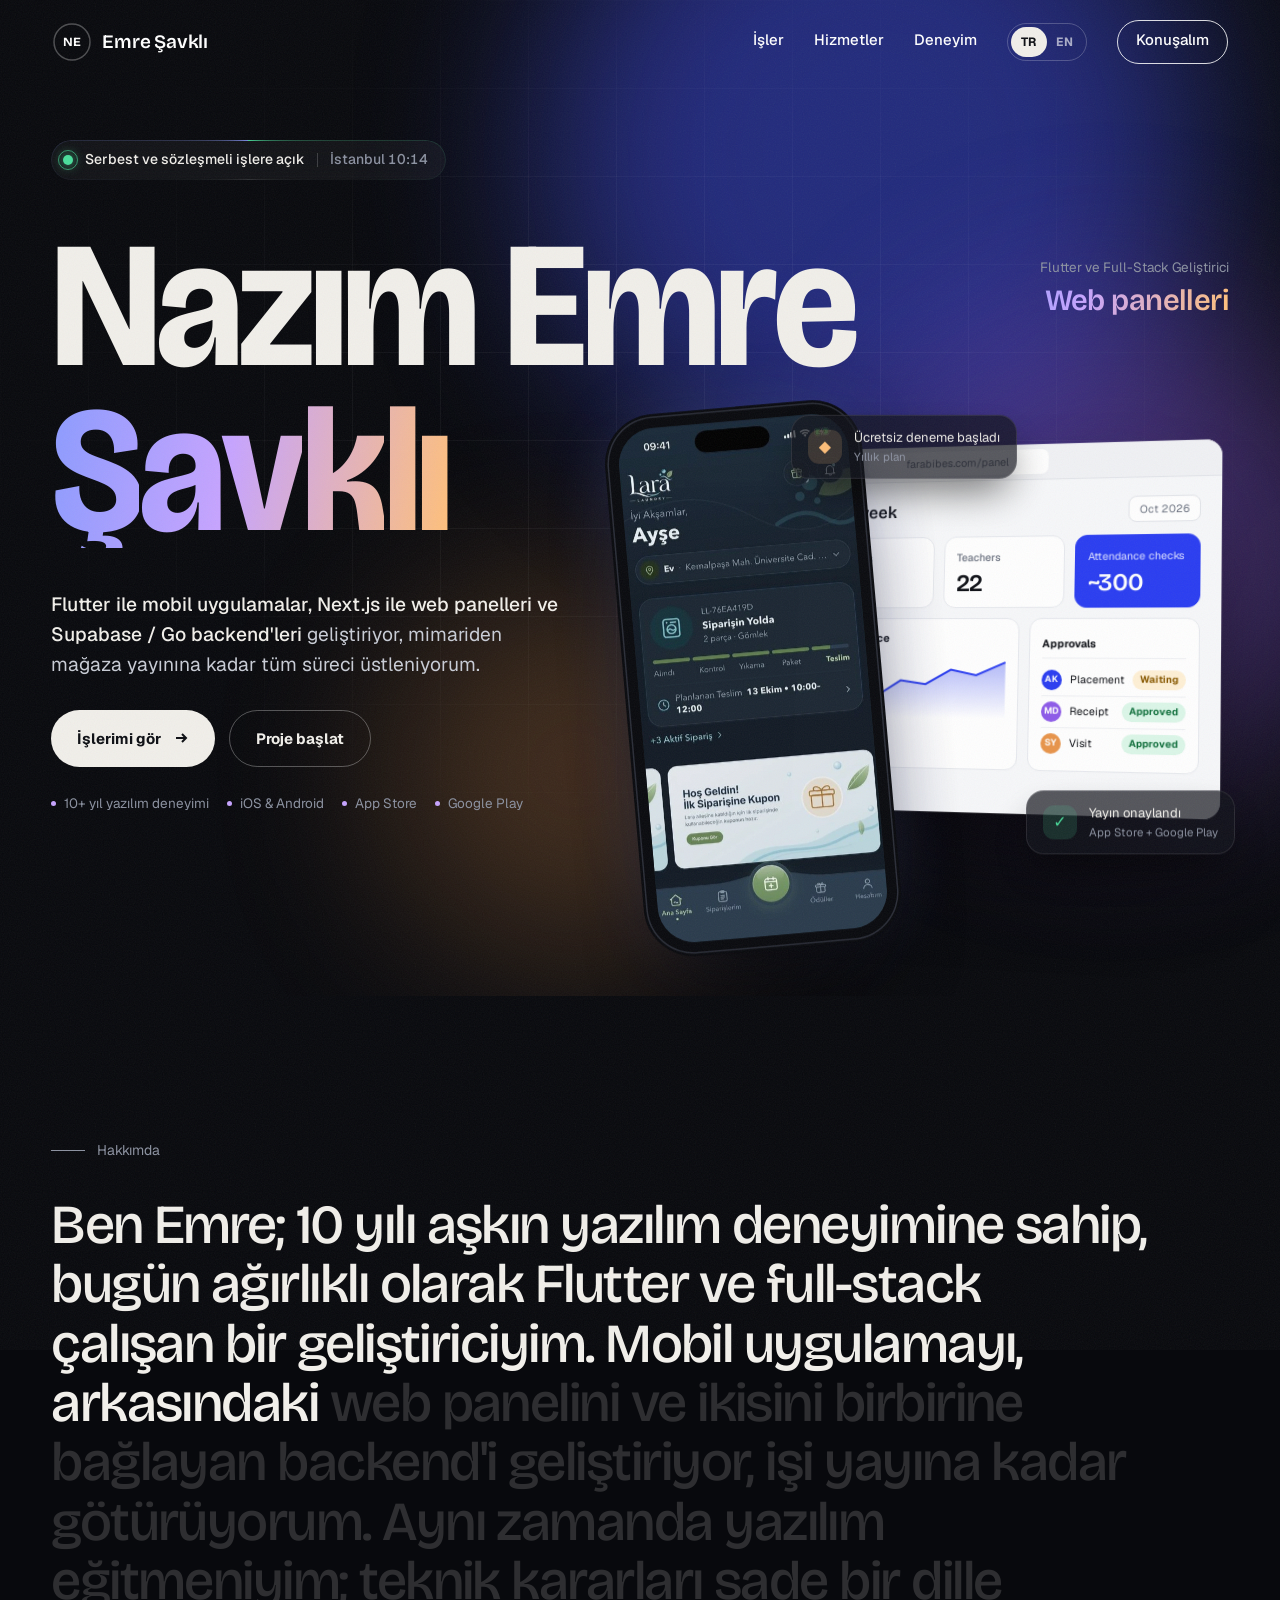
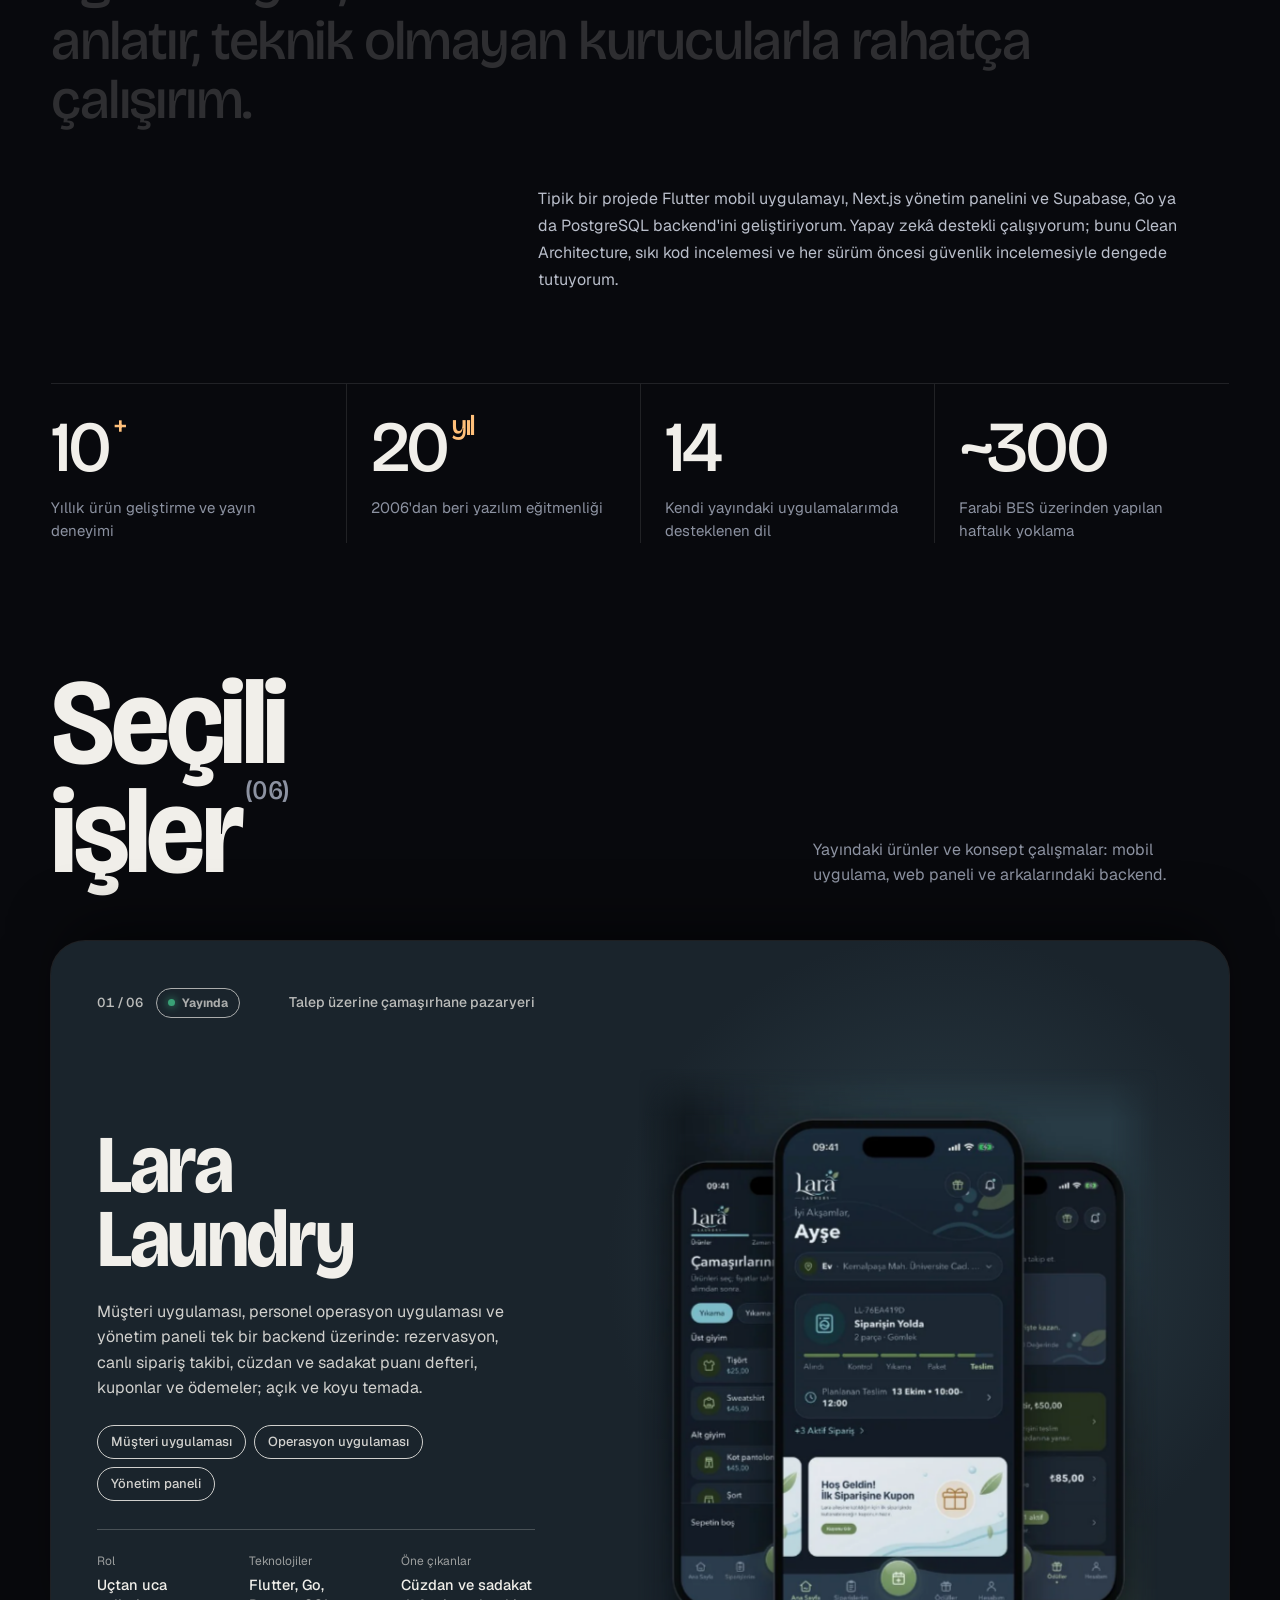
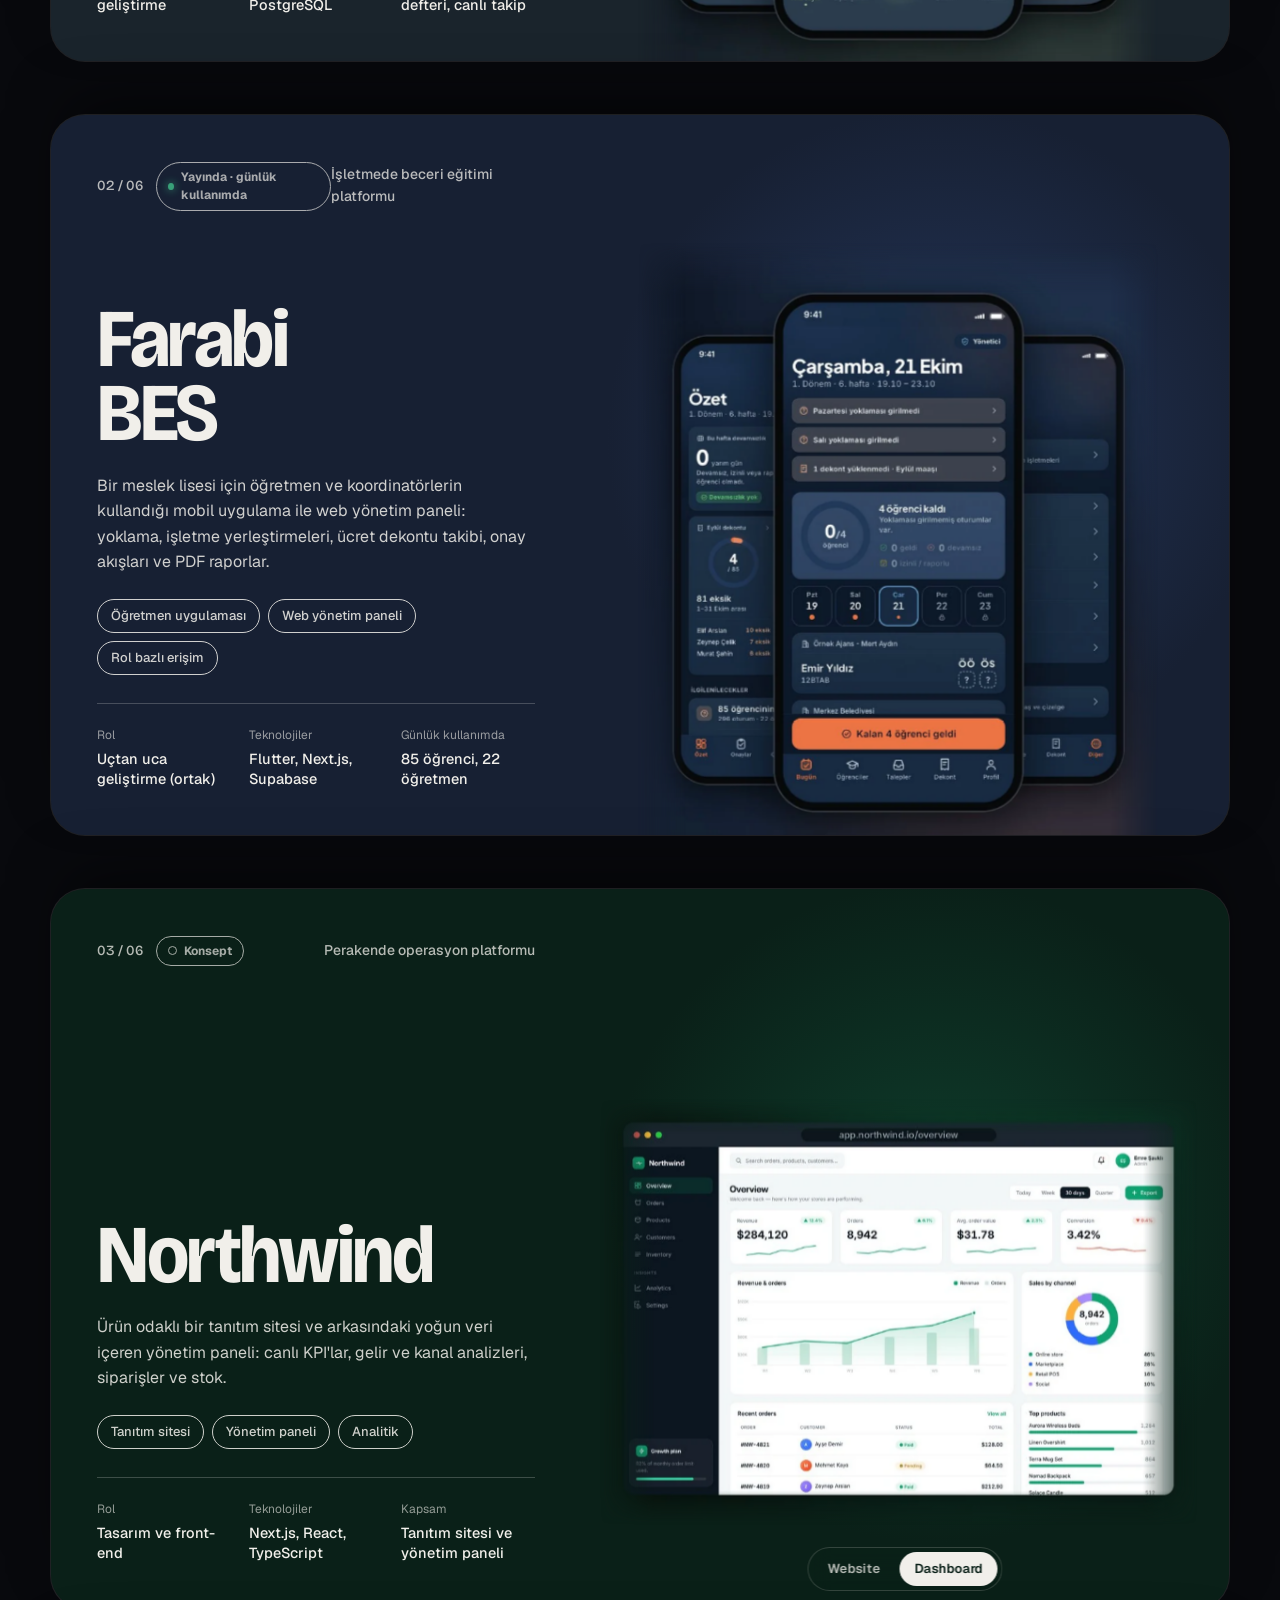
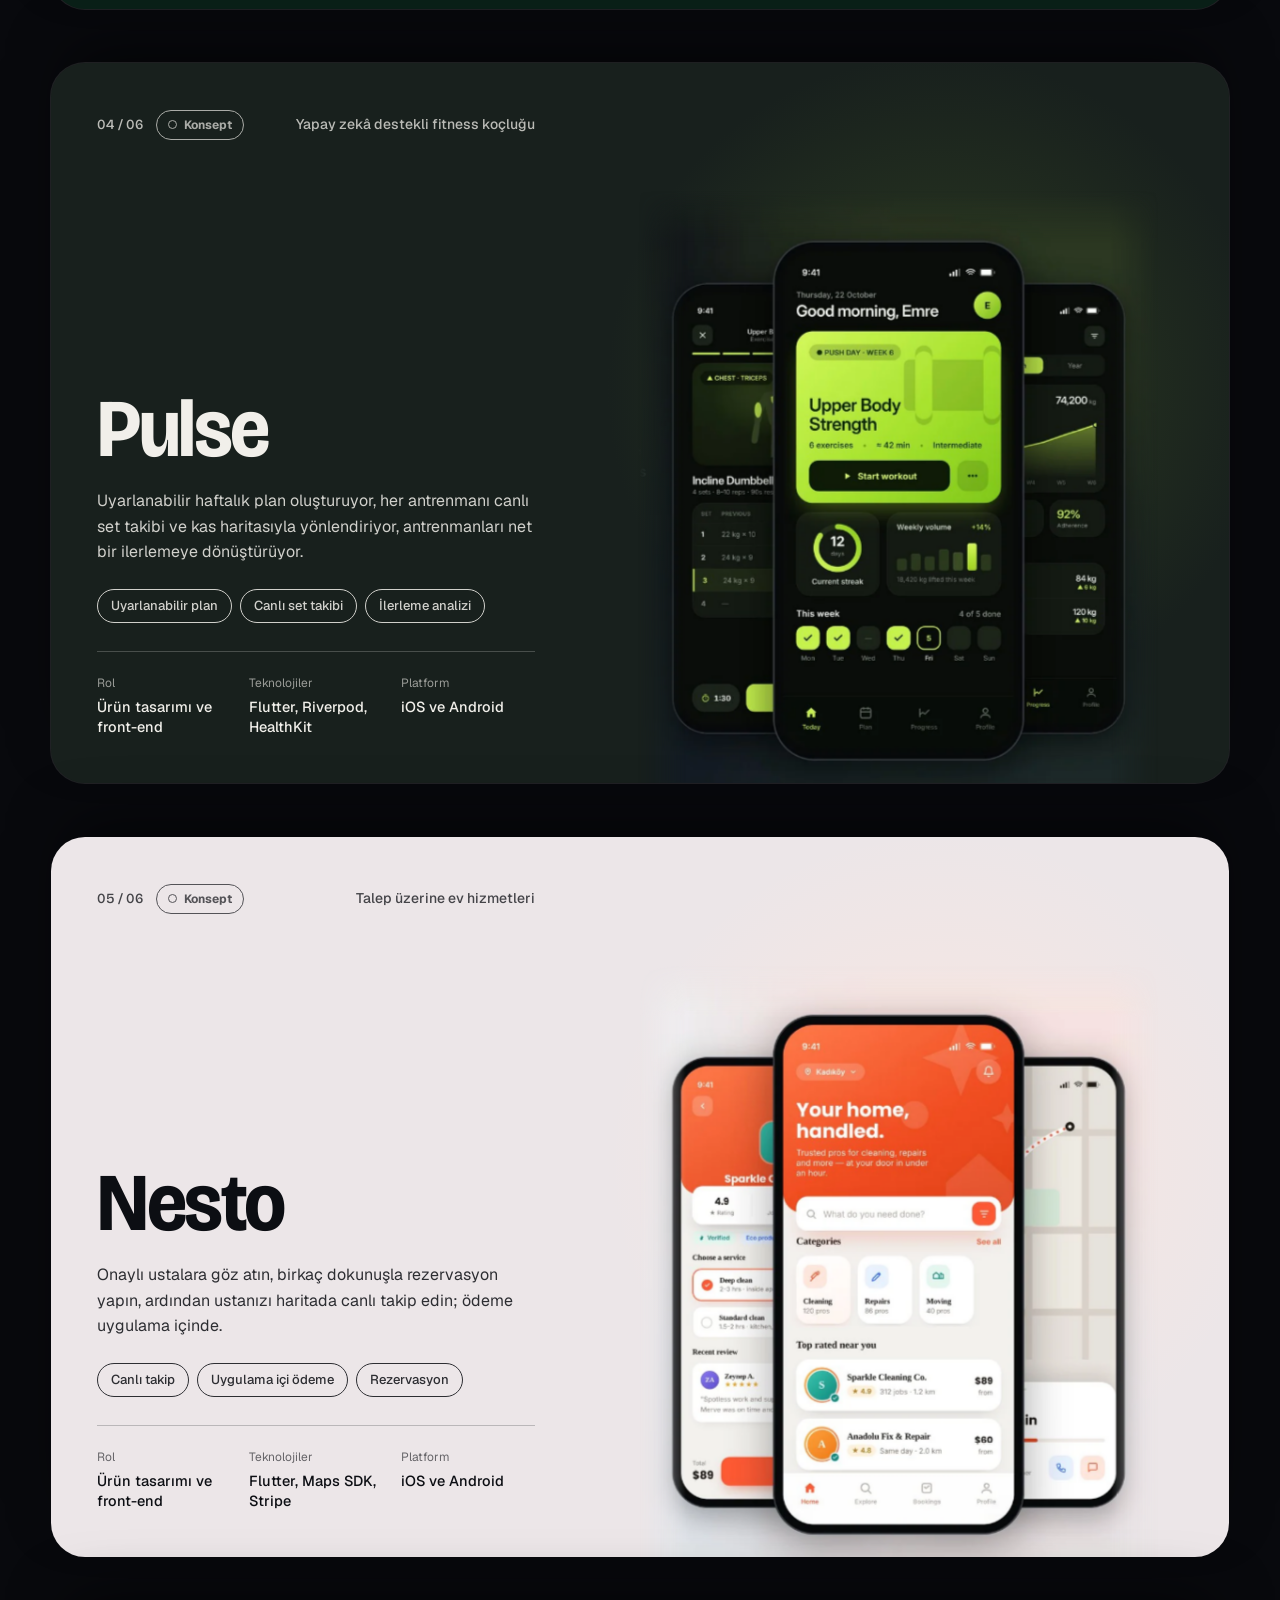
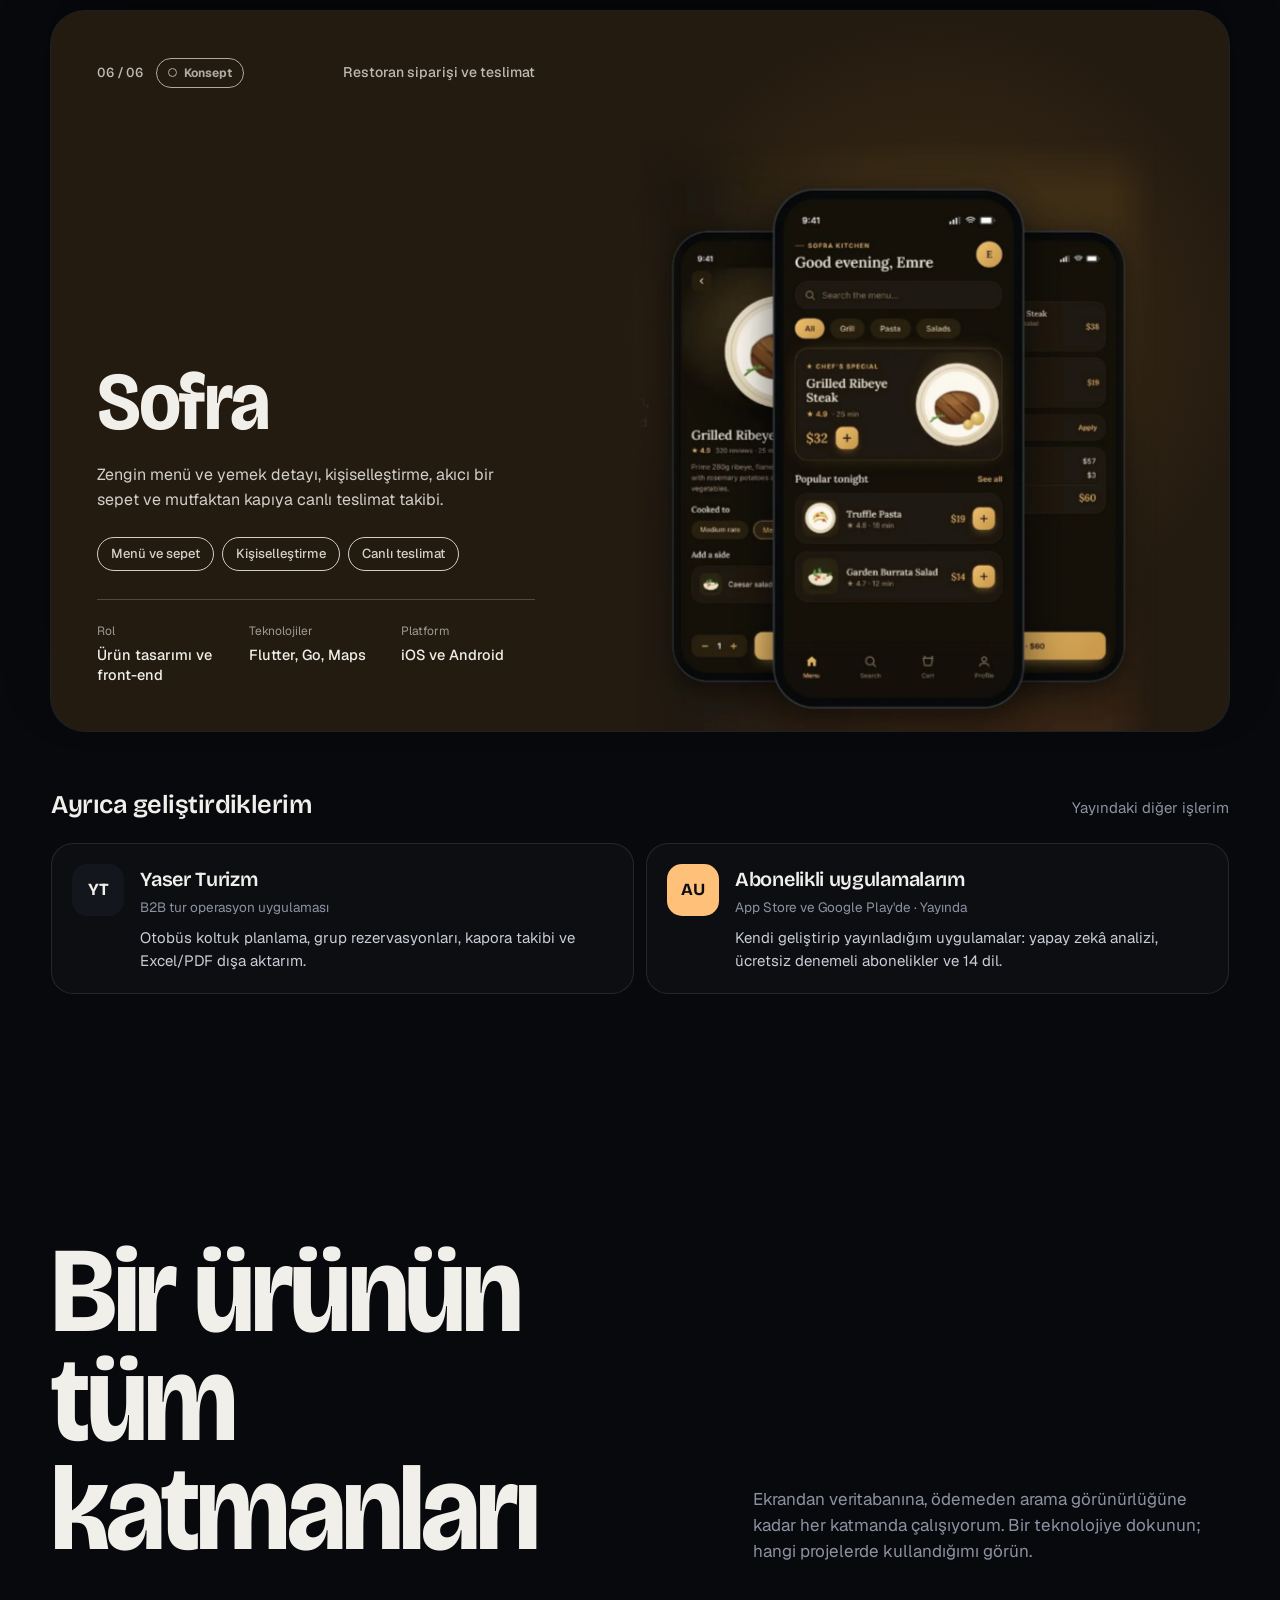
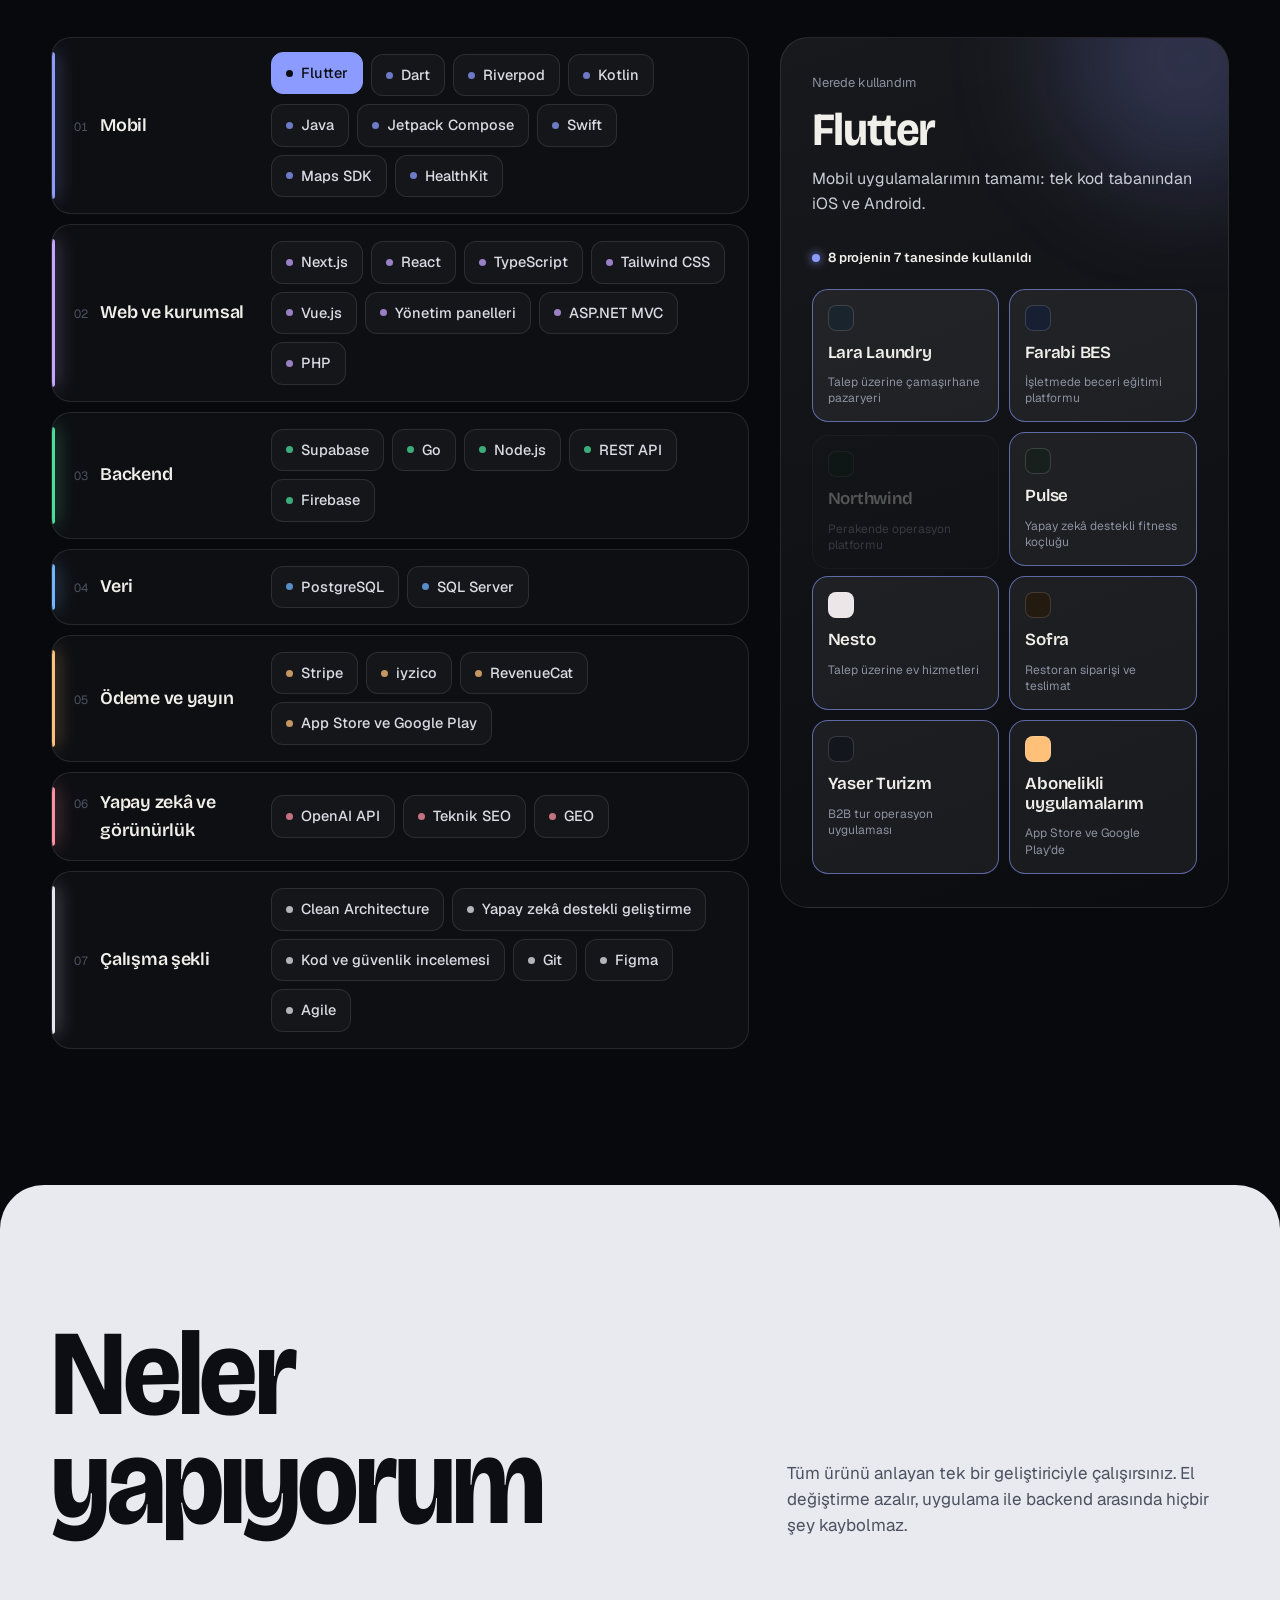
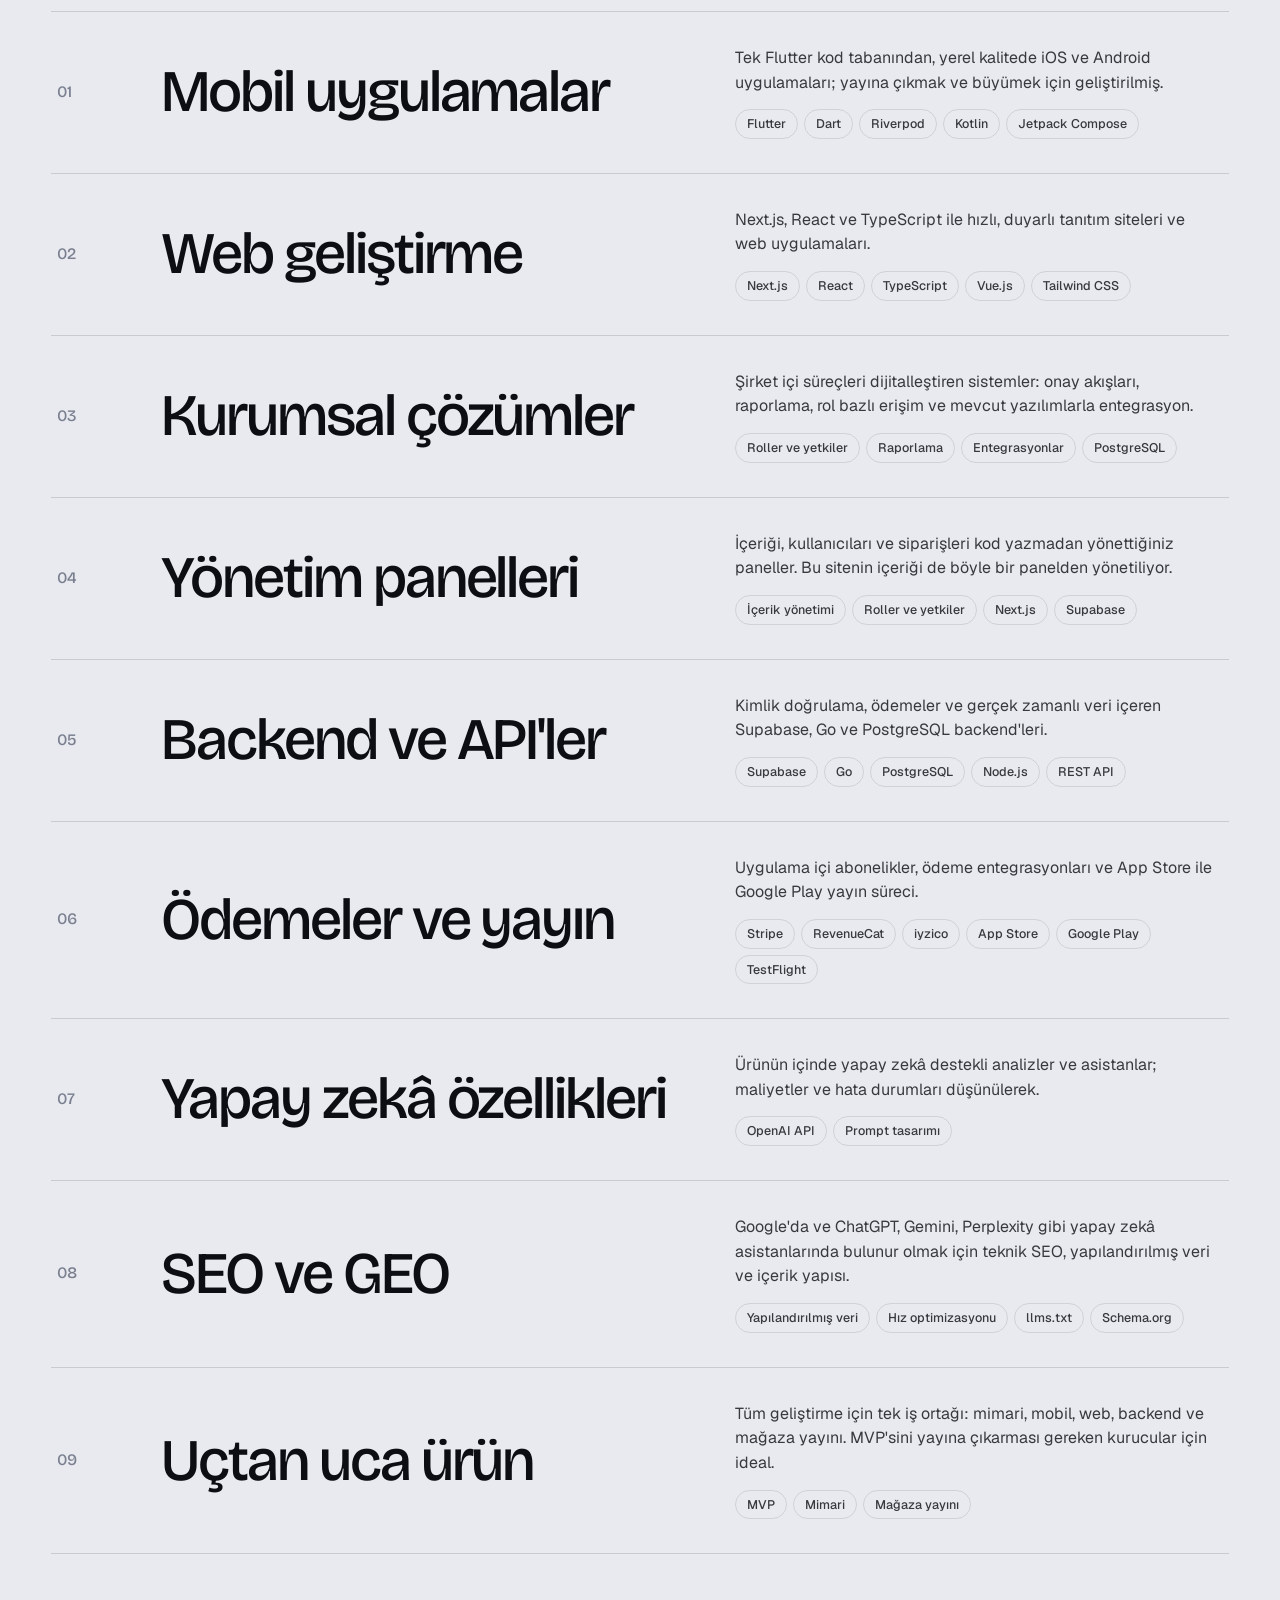
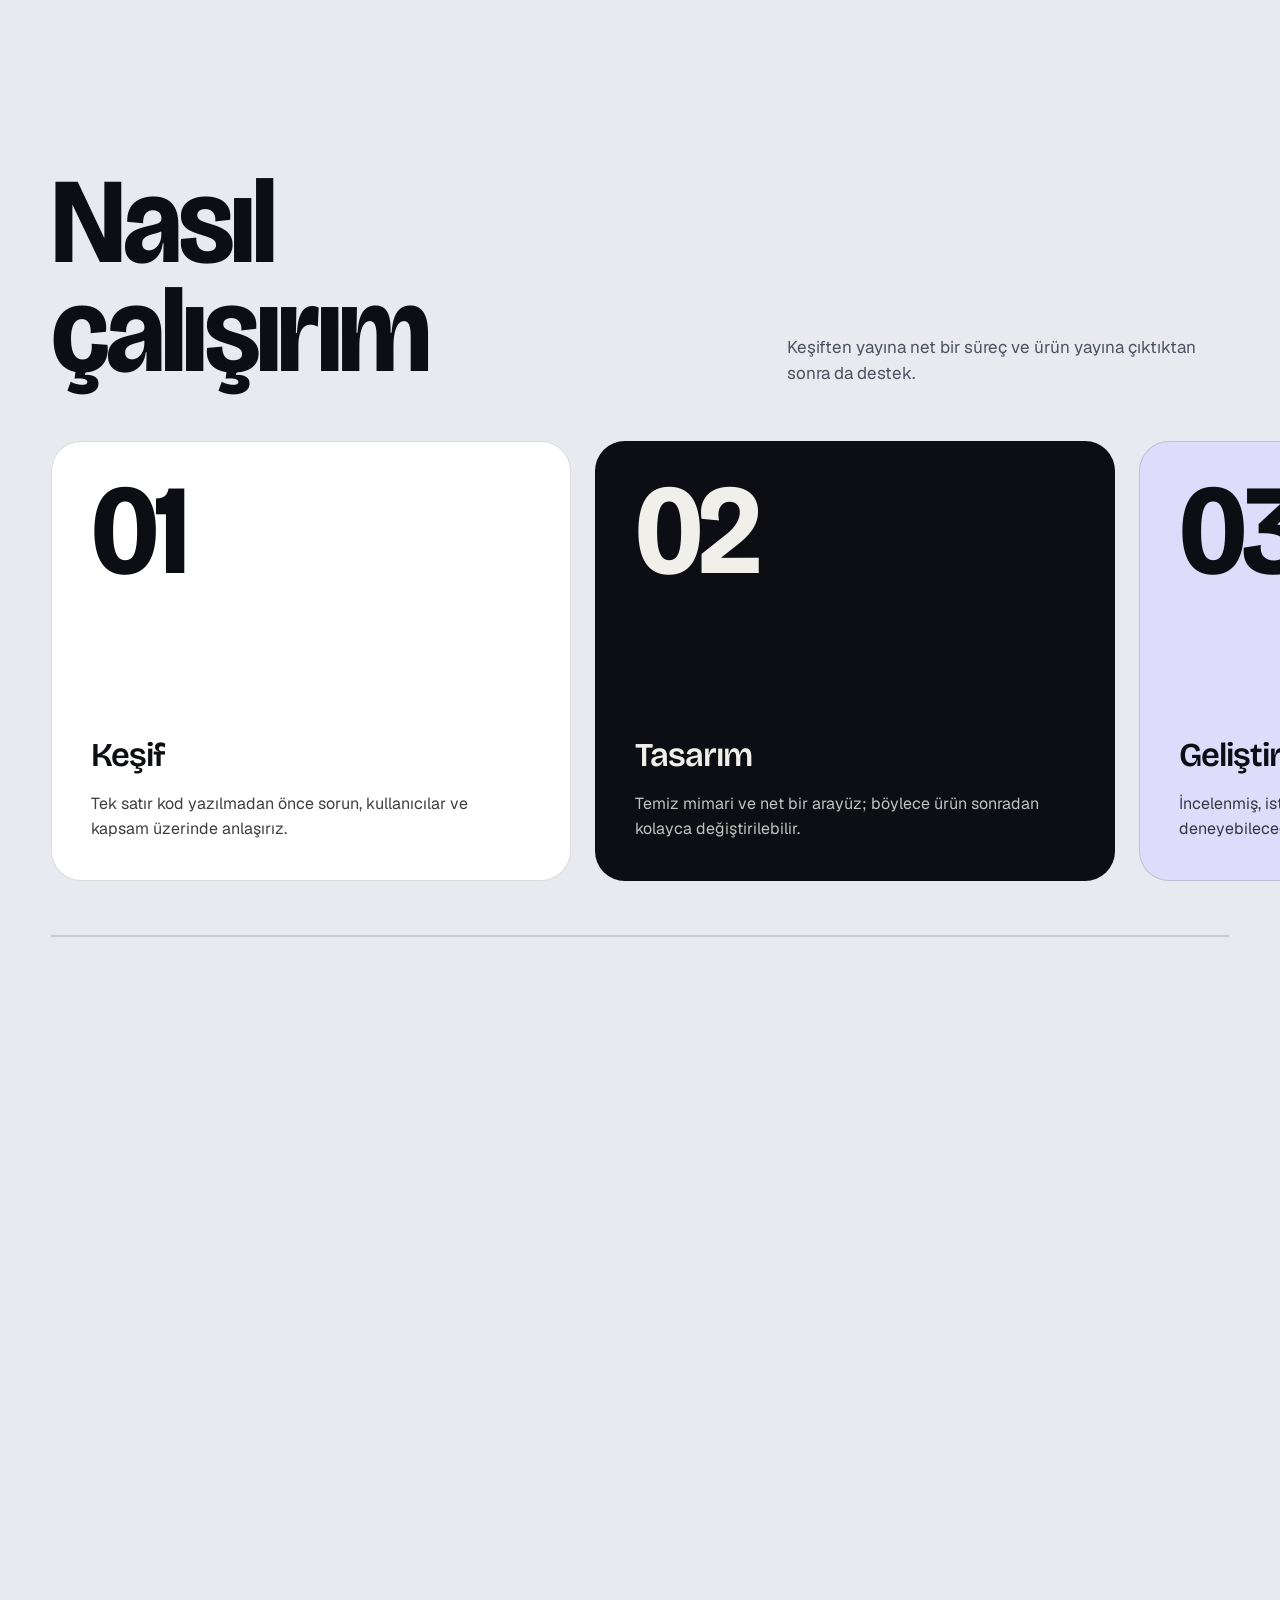
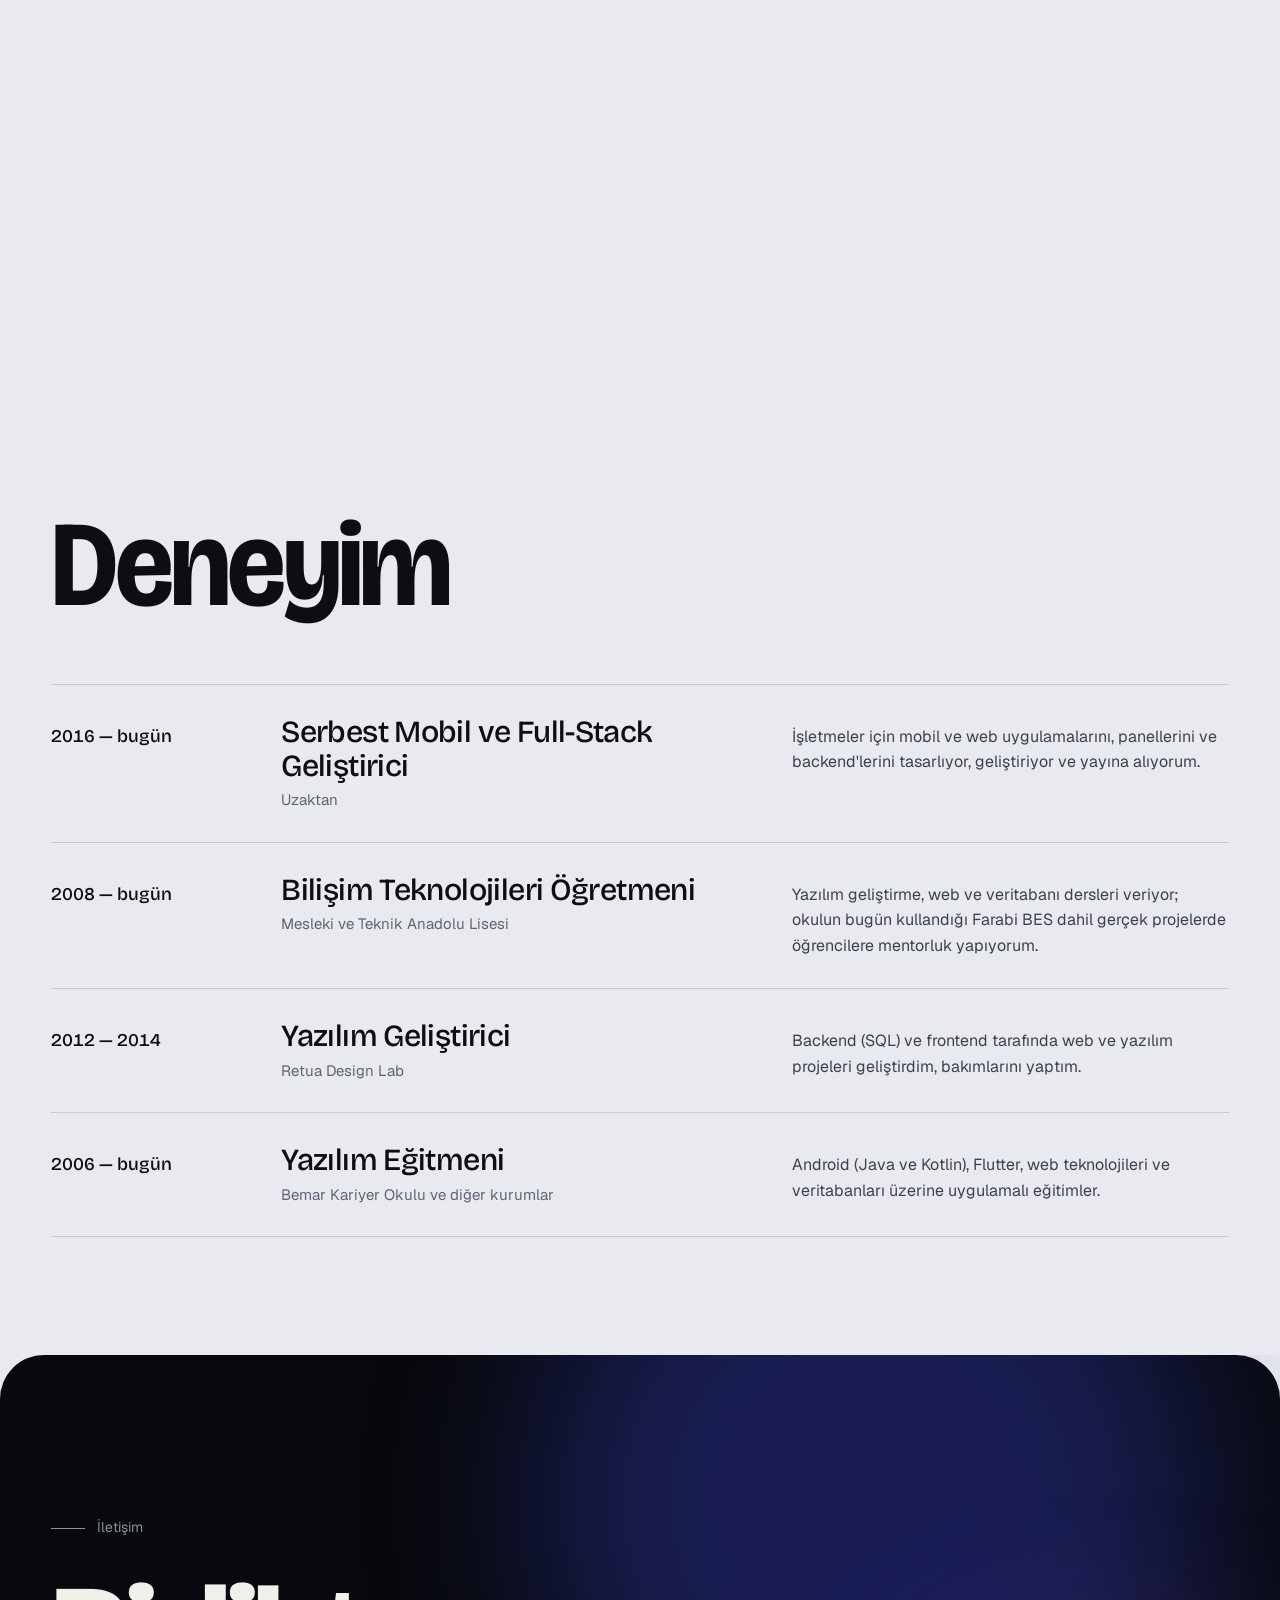
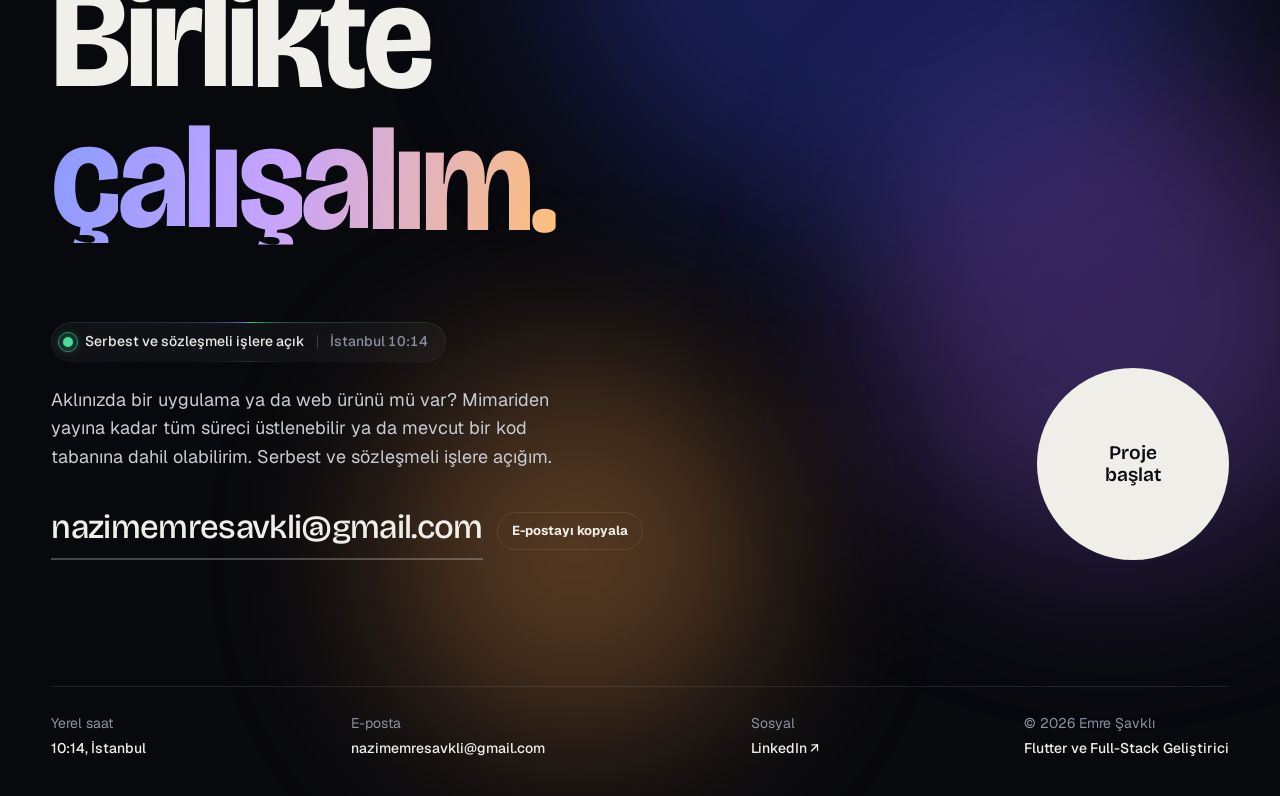
==== commit 85f37dcb: "Bridge public site to CMS tables - loadContent: rpc/site_payload first, legacy site_content blob nex" ====
--- a/index.html
+++ b/index.html
@@ -726,6 +726,8 @@
 .foot b{display:block;color:var(--text);font-weight:500;margin-top:4px}
 .foot a b{transition:color .3s}
 .foot a:hover b{color:var(--amber)}
+.foot b a{transition:color .3s}
+.foot b a:hover{color:var(--amber)}
 
 /* reveal helpers */
 .js .rv{opacity:0;transform:translateY(40px)}
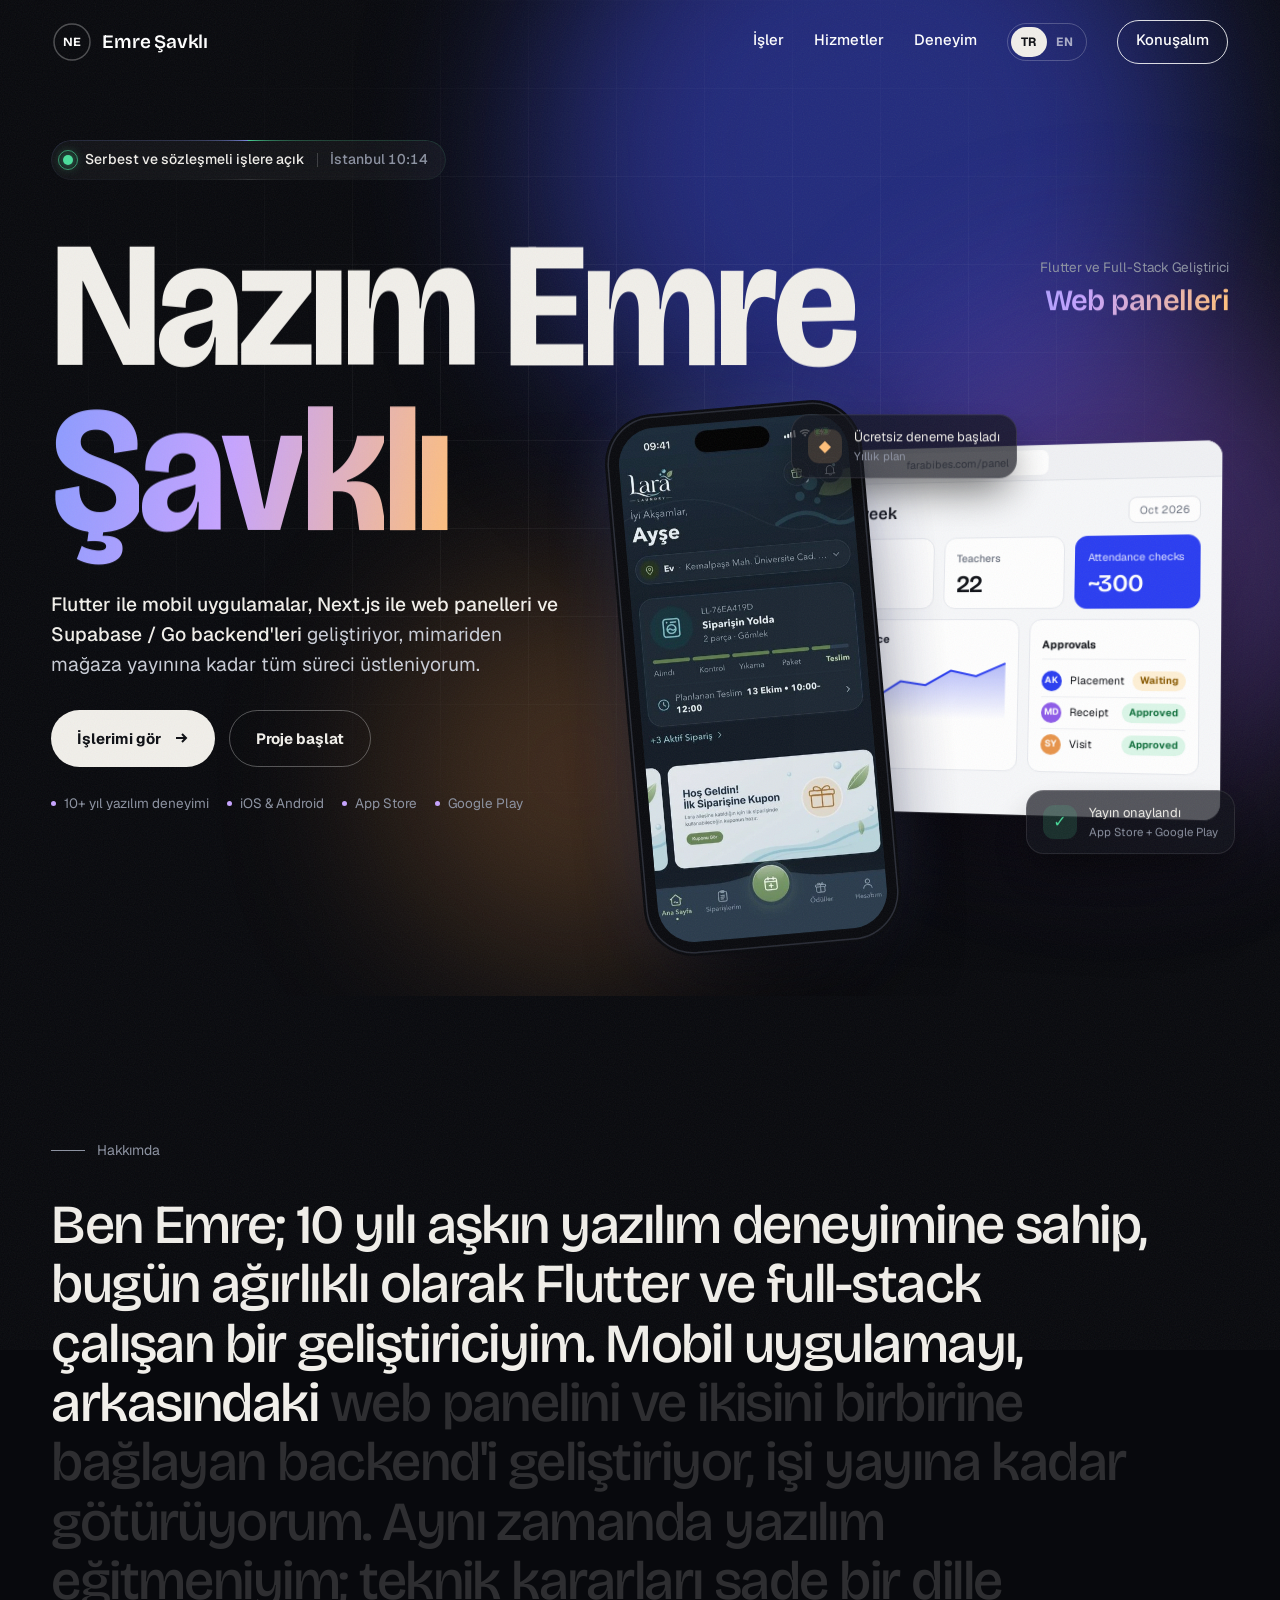
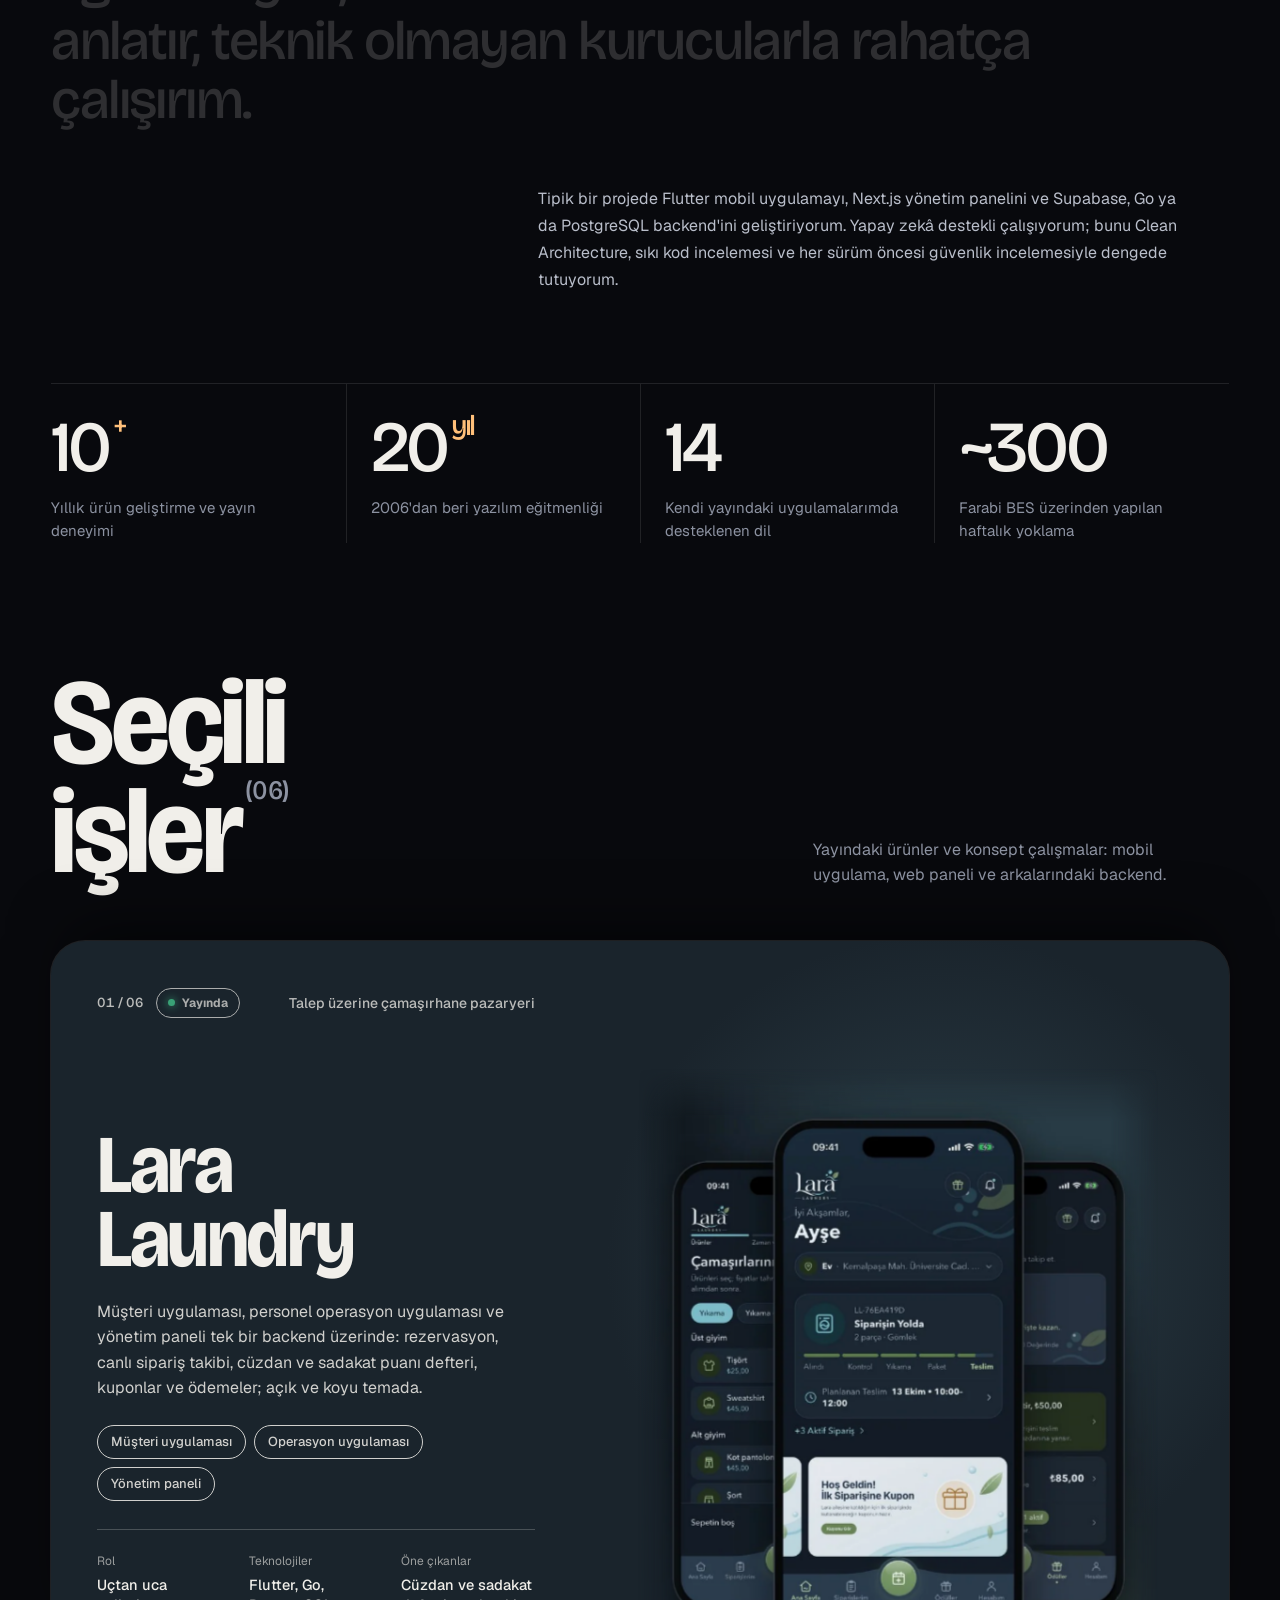
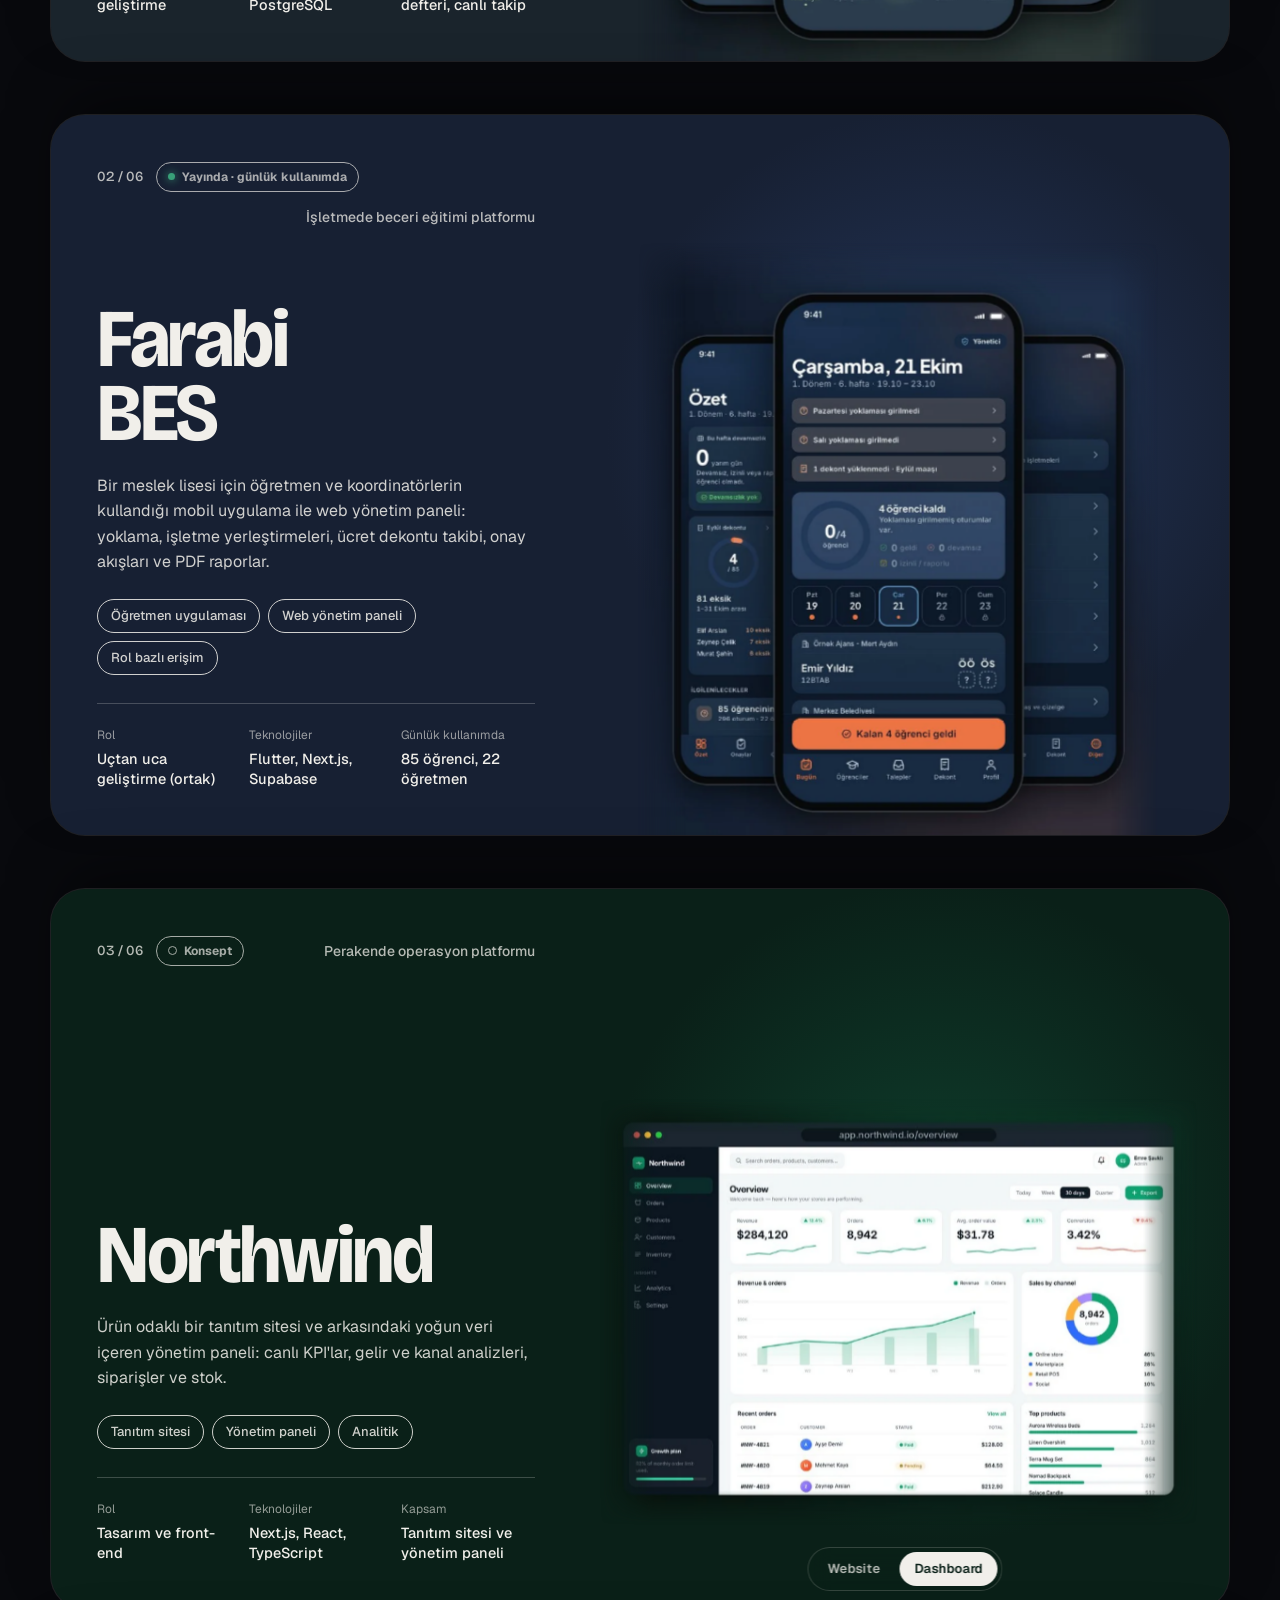
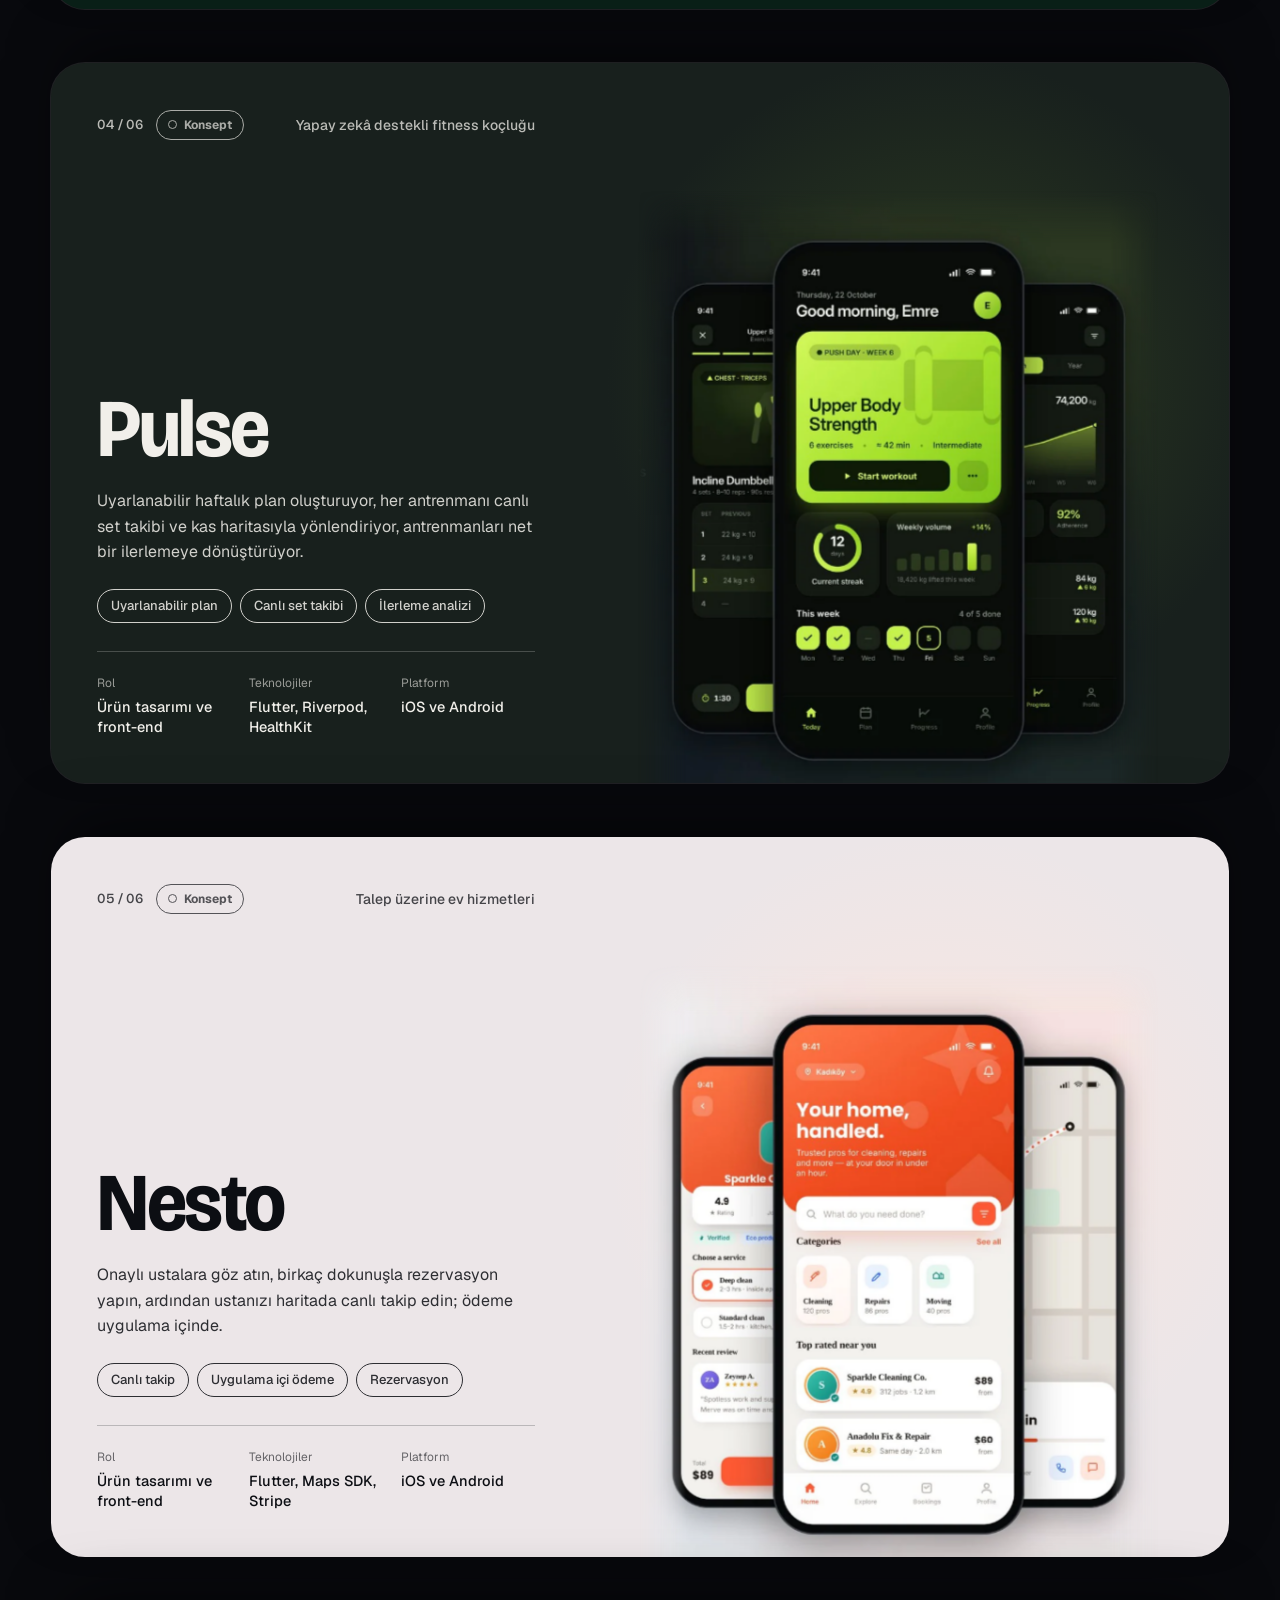
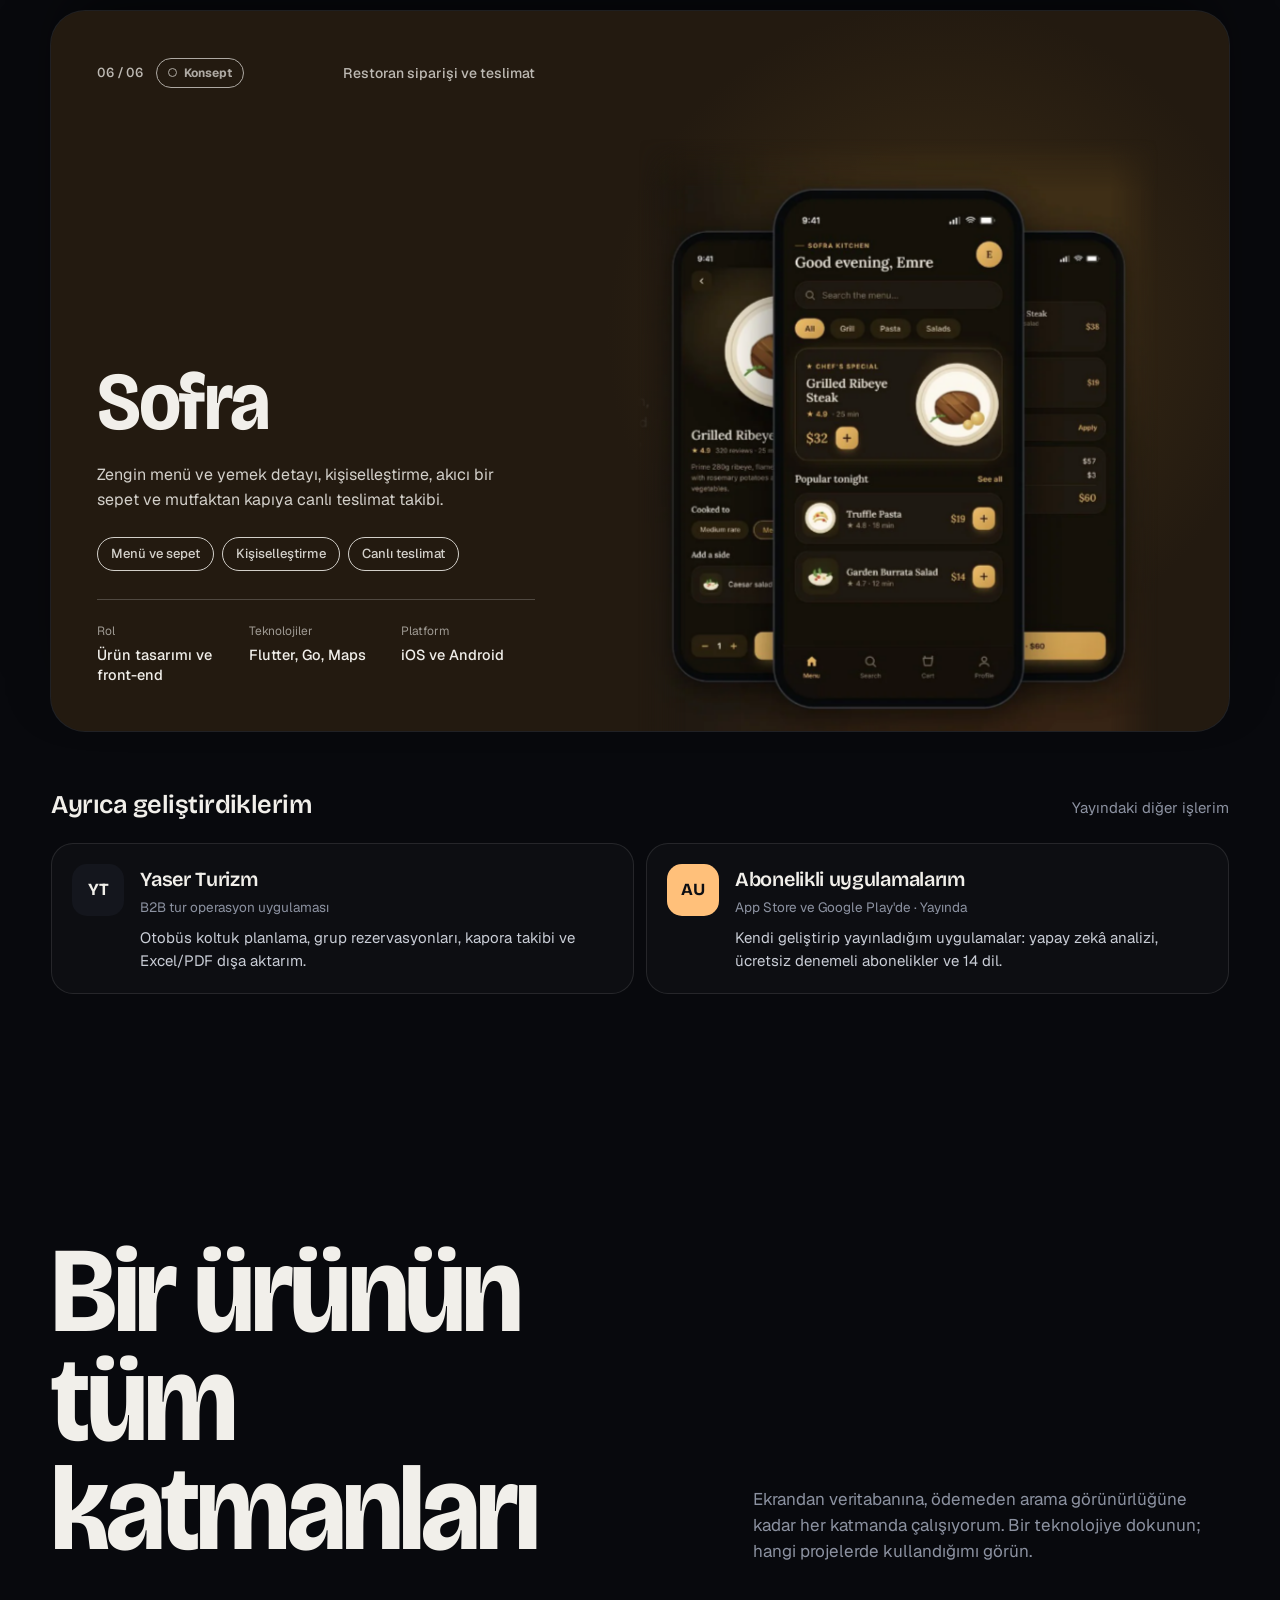
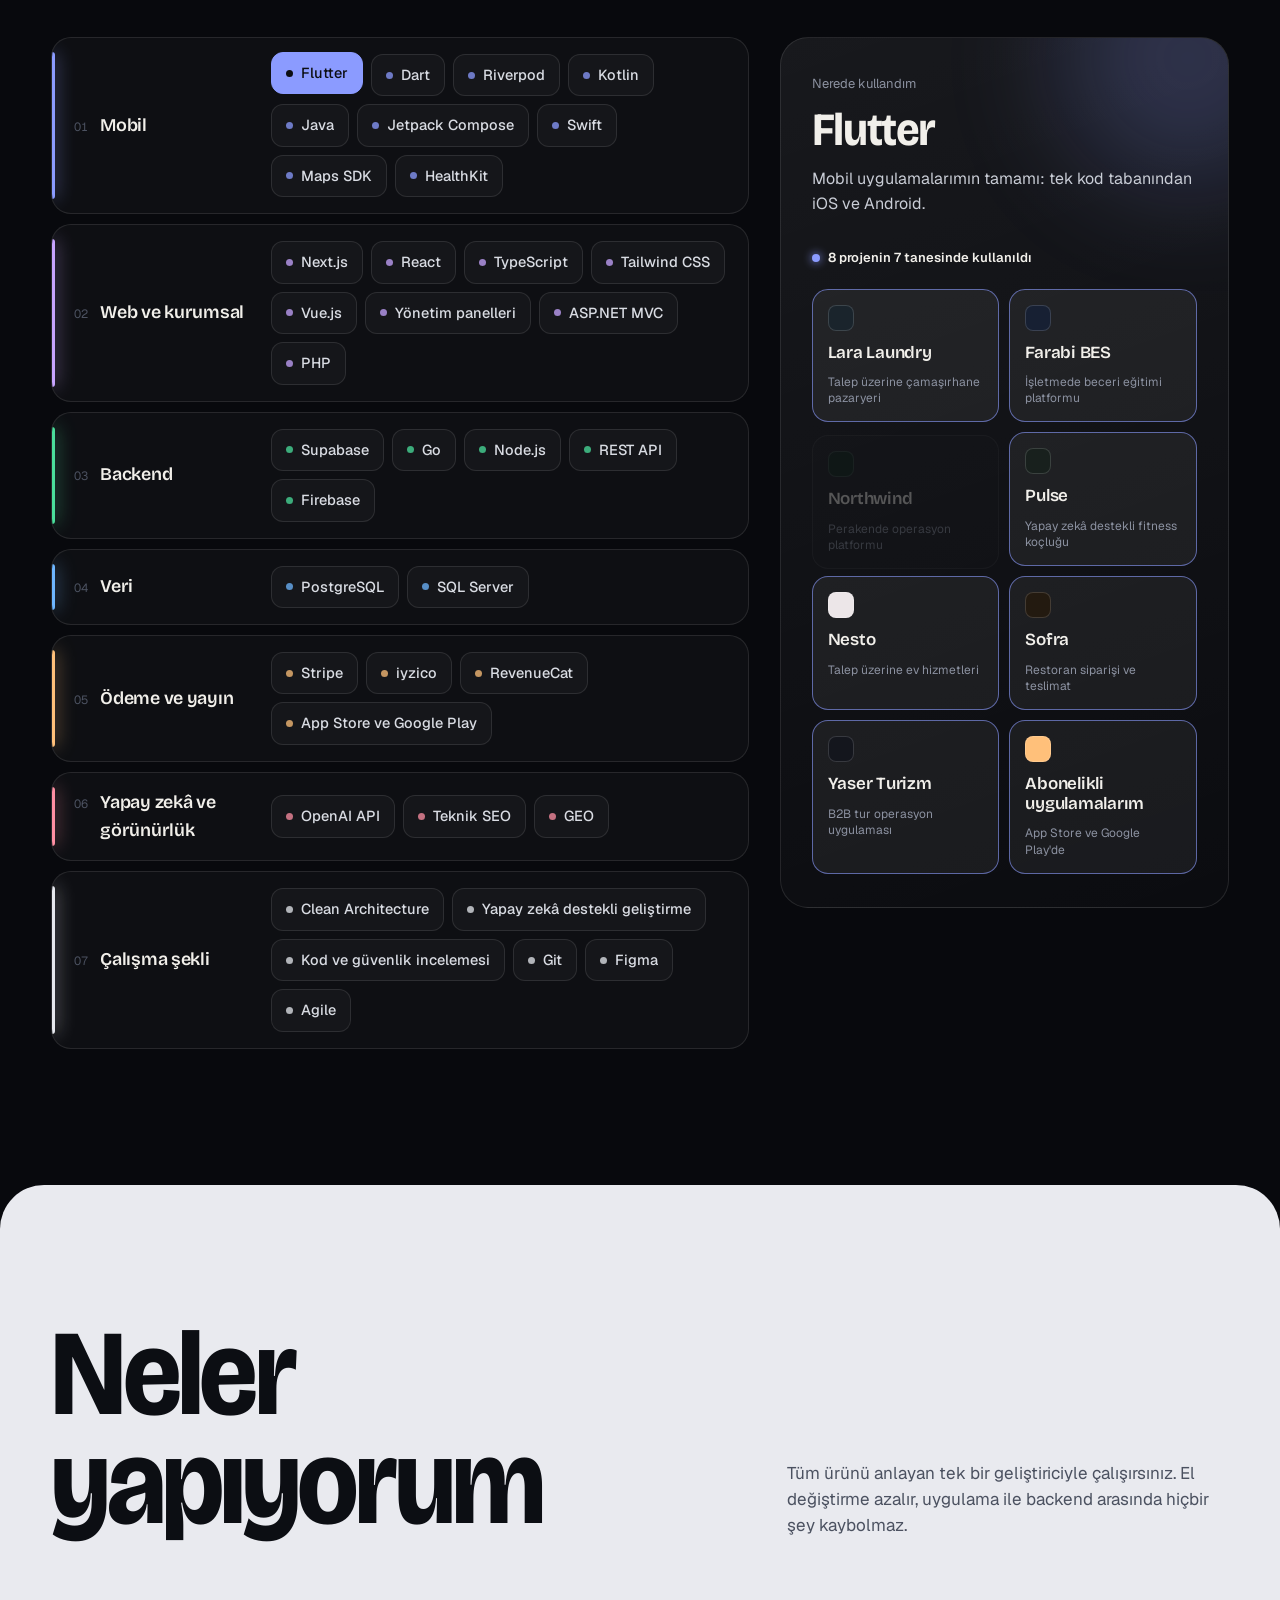
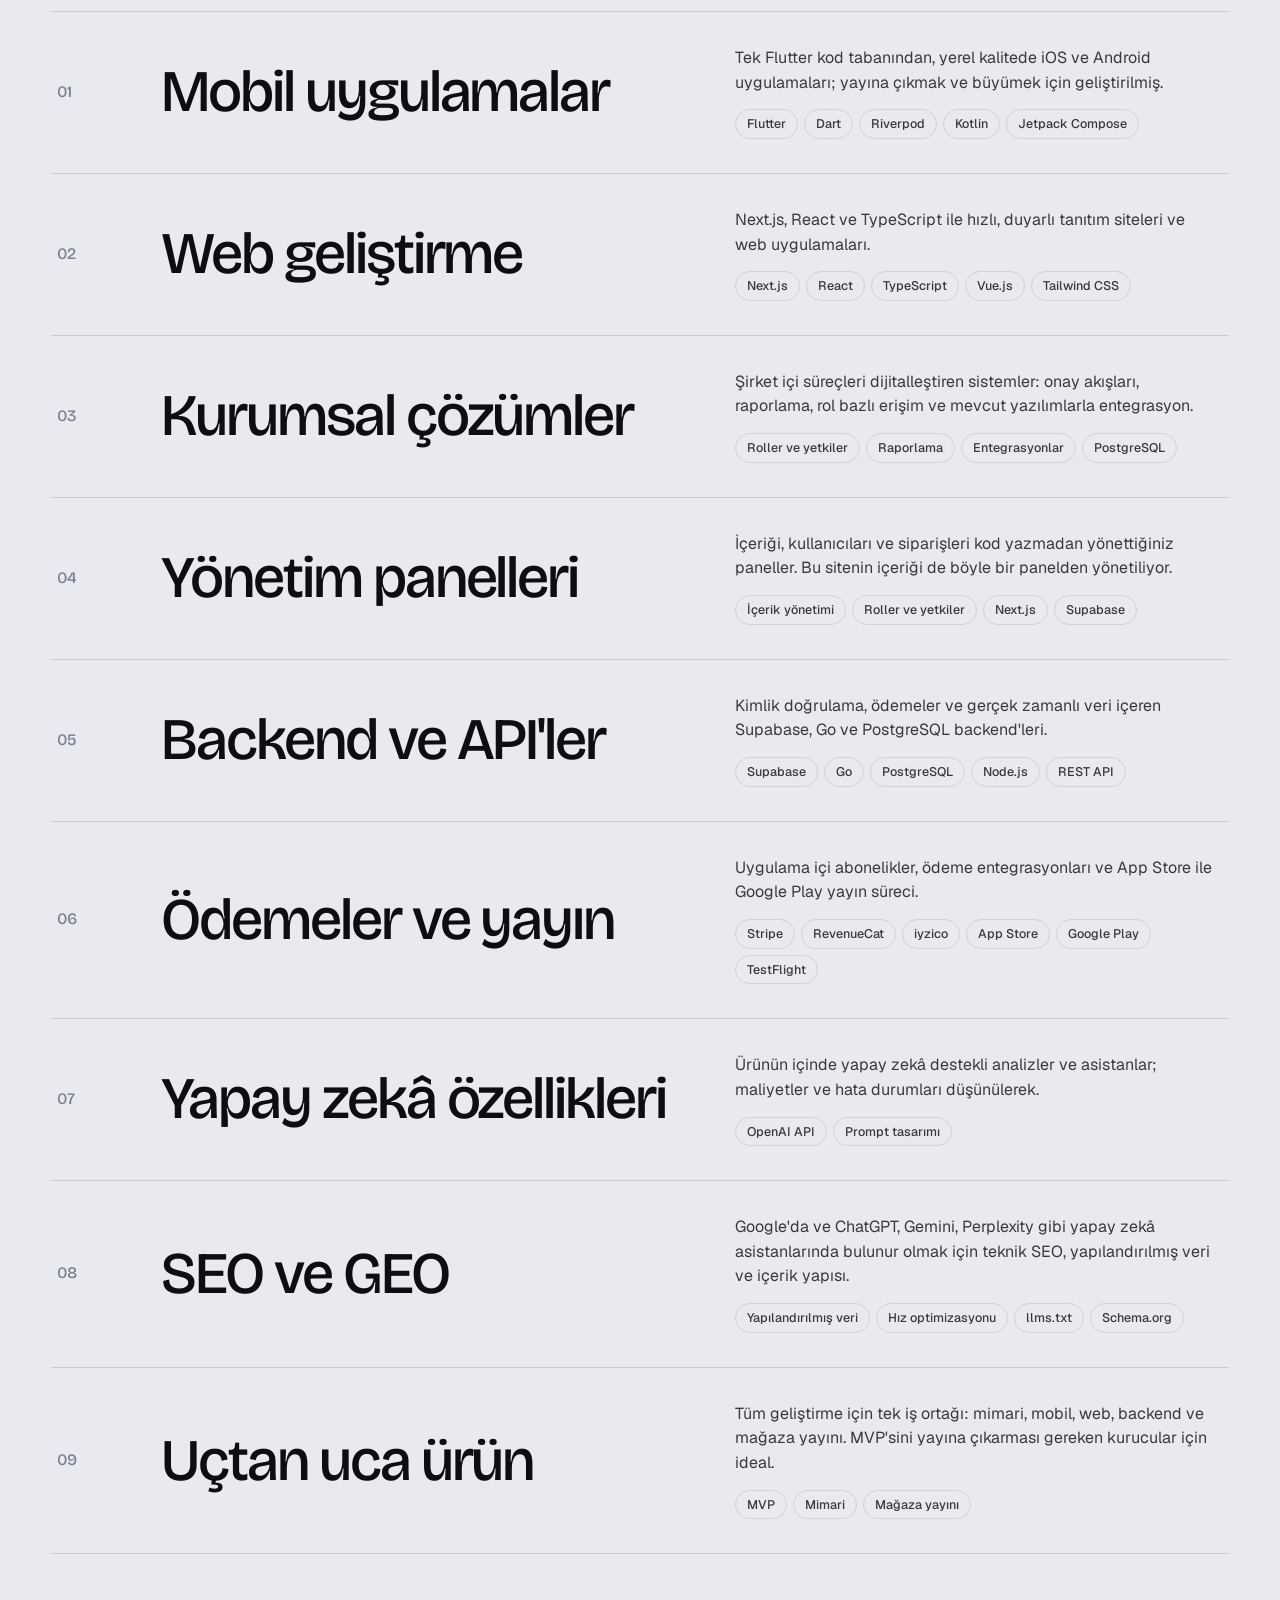
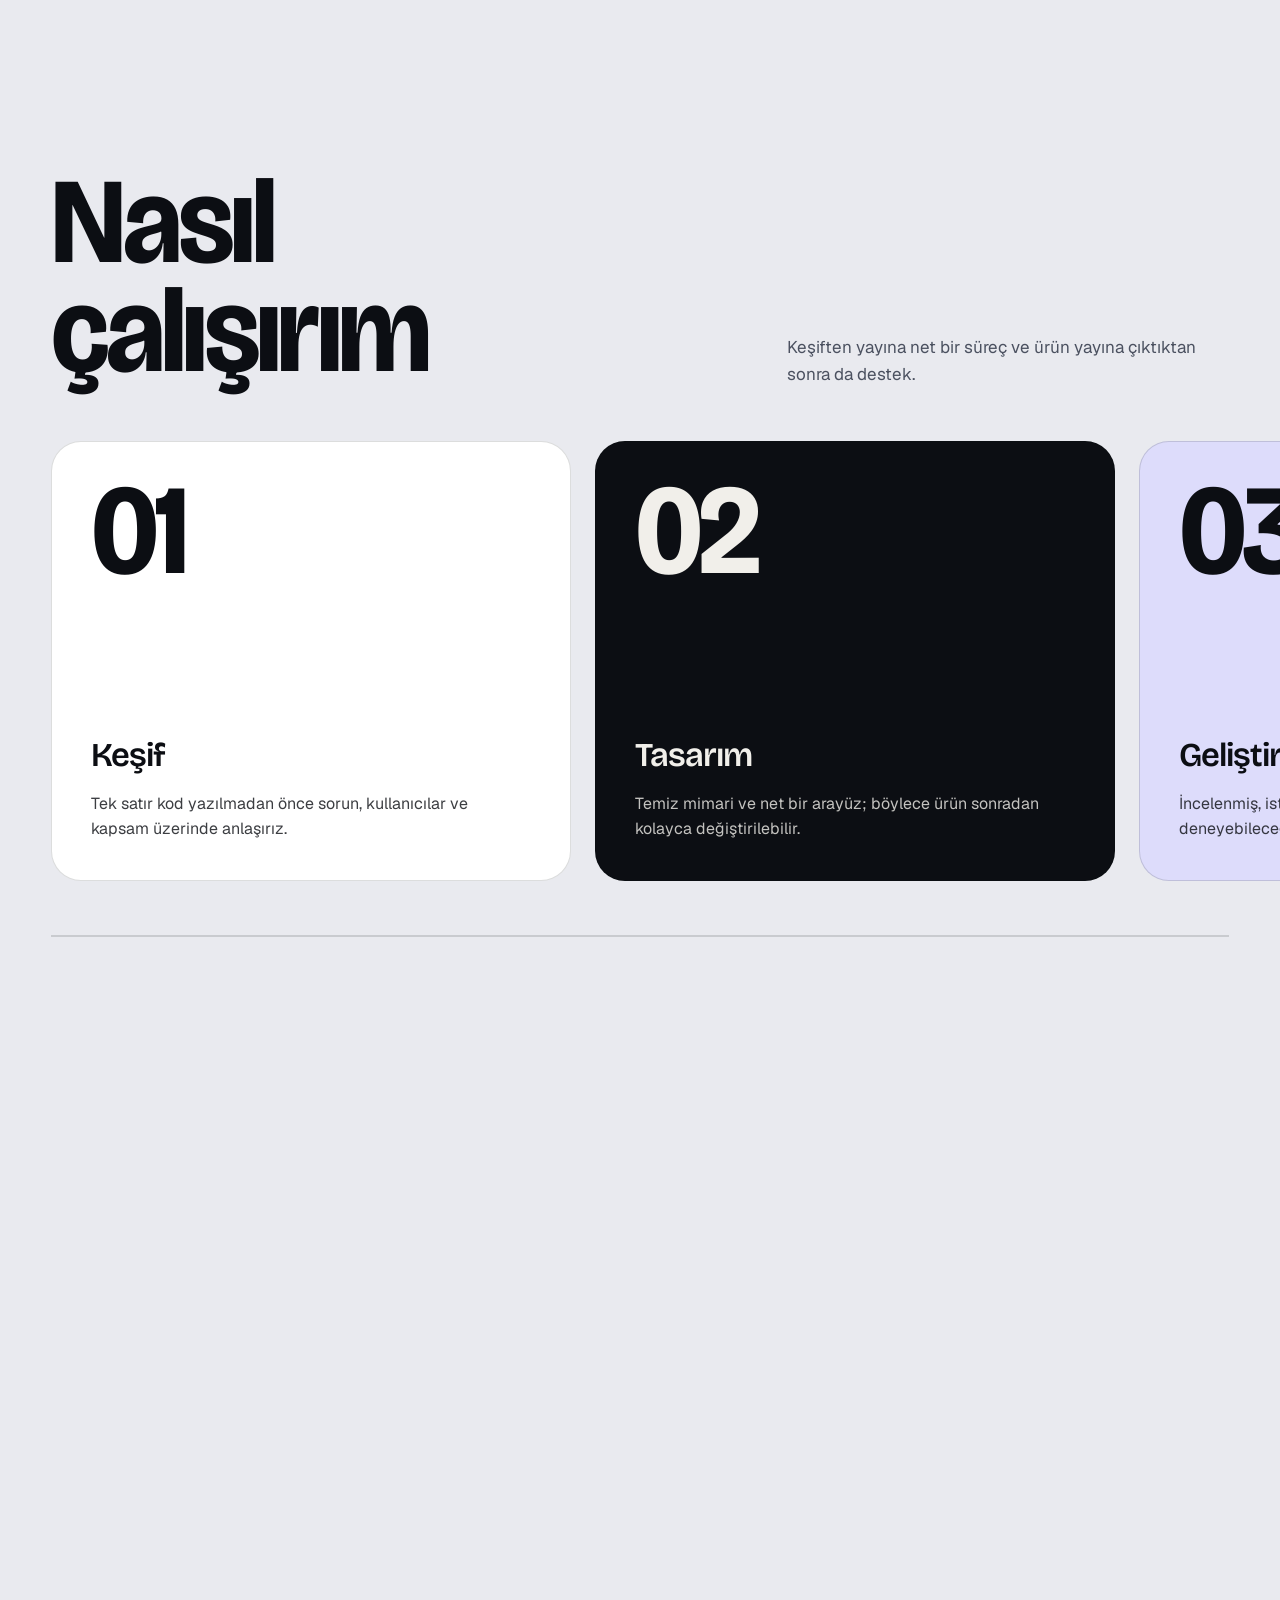
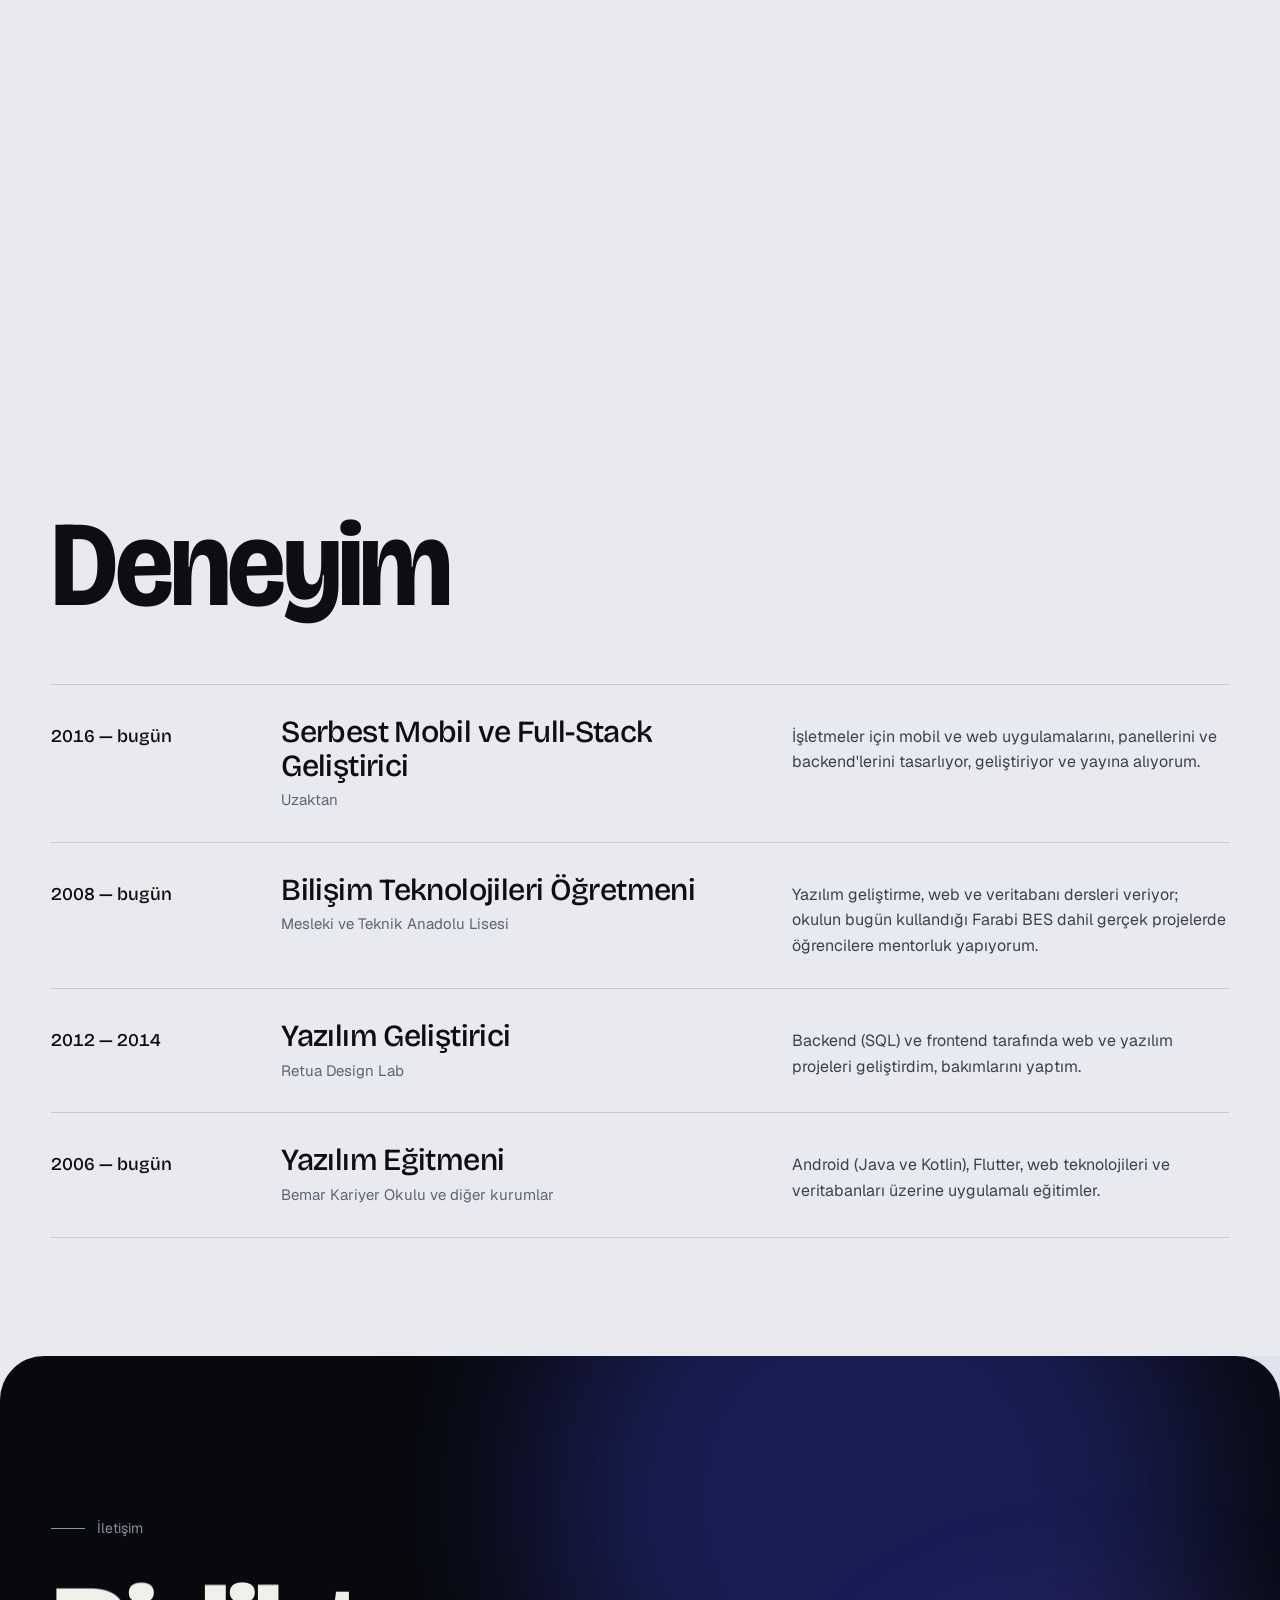
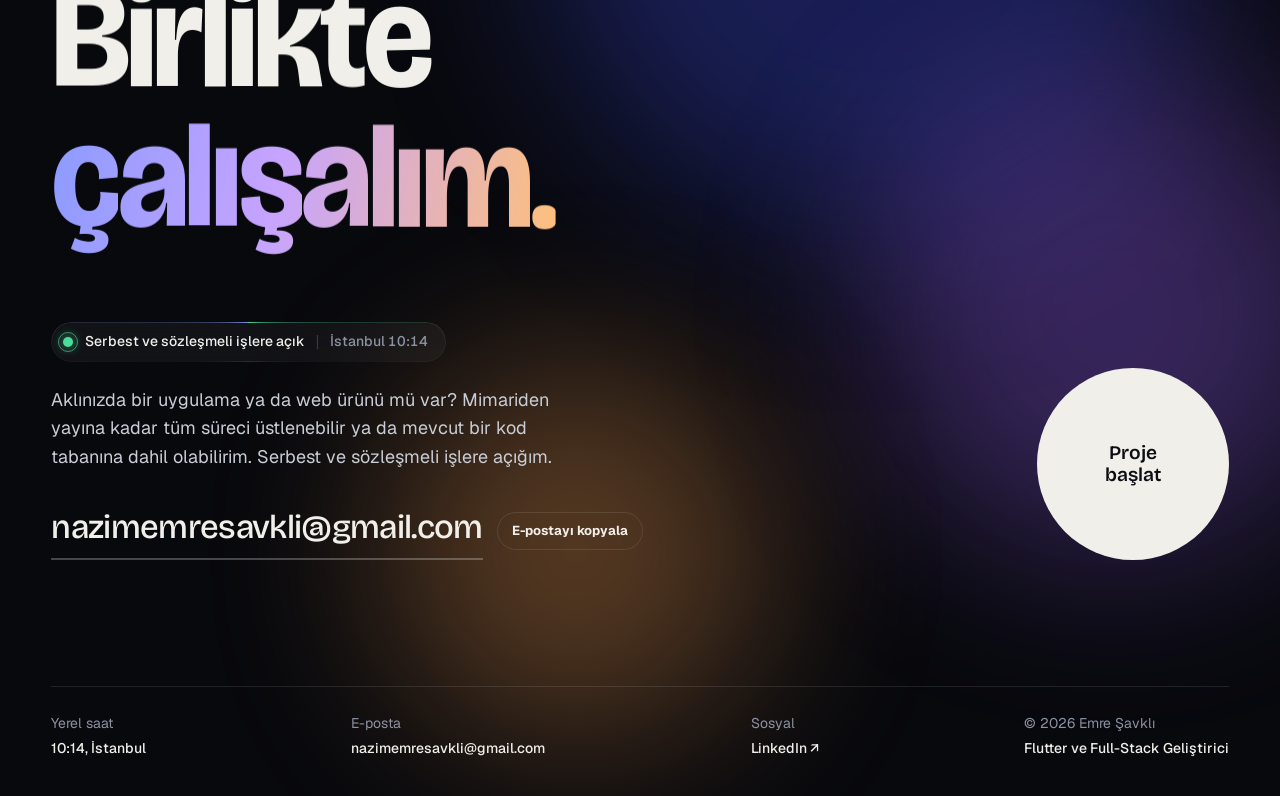
==== commit 6be5ed56: "Fix case header spacing and clipped Turkish descenders - case header: real gap between index/badge a" ====
--- a/index.html
+++ b/index.html
@@ -160,12 +160,12 @@
 .rr-list{display:block;will-change:transform}
 .rr-list span{display:block;height:1.15em;background:var(--grad);-webkit-background-clip:text;background-clip:text;color:transparent}
 .hero-name{font-family:var(--display);font-weight:700;font-stretch:92%;font-size:clamp(64px,14vw,240px);line-height:.86;letter-spacing:-.028em;margin-top:clamp(32px,5.5vh,72px);position:relative;z-index:2;font-optical-sizing:auto}
-.line{display:block;overflow:hidden;padding-bottom:.06em}
+.line{display:block;overflow:hidden;padding-bottom:.16em;margin-bottom:-.1em}
 .line > span{display:inline-block}
 .word{display:inline-block;white-space:nowrap}
 .char{display:inline-block;will-change:transform}
 .no-js .grad,.reduced .grad{color:var(--lilac)}
-.grad .char{background-image:var(--grad);background-repeat:no-repeat;-webkit-background-clip:text;background-clip:text;color:transparent}
+.grad .char{padding-bottom:.16em;margin-bottom:-.16em;background-image:var(--grad);background-repeat:no-repeat;-webkit-background-clip:text;background-clip:text;color:transparent}
 .hero-row{display:grid;grid-template-columns:minmax(0,.9fr) minmax(0,1.1fr);gap:40px;margin-top:clamp(20px,3.5vh,40px);align-items:start}
 .hero-lede{font-size:clamp(18px,1.5vw,22px);line-height:1.55;color:#C9CDD6;max-width:30em}
 .hero-lede strong{color:var(--text);font-weight:500}
@@ -288,7 +288,8 @@
 .case{position:sticky;top:12vh;height:80vh;min-height:600px;max-height:860px;border-radius:34px;overflow:hidden;display:grid;grid-template-columns:minmax(0,.9fr) minmax(0,1.1fr);margin-bottom:6vh;transform-origin:50% 0;box-shadow:0 -30px 60px -20px rgba(0,0,0,.6)}
 .case:last-child{margin-bottom:0}
 .case-info{padding:clamp(28px,3.6vw,56px);display:flex;flex-direction:column;position:relative;z-index:2}
-.case-top{display:flex;justify-content:space-between;align-items:center;font-size:14px;font-weight:500;opacity:.75}
+.case-top{display:flex;flex-wrap:wrap;justify-content:space-between;align-items:flex-start;gap:10px 28px;font-size:14px;font-weight:500;opacity:.75}
+.case-top > span:last-child{flex:0 1 auto;min-width:0;margin-left:auto;line-height:1.45;padding-top:5px;text-wrap:pretty}
 .case-idx{font-family:var(--display);font-weight:500;font-variant-numeric:tabular-nums}
 .case h3{font-family:var(--display);font-weight:700;font-stretch:92%;font-size:clamp(48px,6.4vw,104px);line-height:.9;letter-spacing:-.03em;margin-top:auto}
 .case-desc{font-size:clamp(16px,1.2vw,18px);line-height:1.6;margin-top:22px;max-width:30em;opacity:.85}
@@ -548,7 +549,8 @@
 .case-badge{display:inline-flex;align-items:center;gap:7px;font-size:12px;font-weight:700;padding:5px 11px;border-radius:999px;border:1px solid currentColor;opacity:.9}
 .case-badge::before{content:"";width:7px;height:7px;border-radius:50%;background:#4ADE9B;box-shadow:0 0 8px #4ADE9B}
 .case-badge.concept::before{background:transparent;box-shadow:none;border:1.5px solid currentColor}
-.case-top .ct-left{display:flex;align-items:center;gap:12px}
+.case-top .ct-left{display:flex;align-items:center;gap:12px;flex:none}
+.case-badge{white-space:nowrap}
 .case-idx{white-space:nowrap}
 .also{margin-top:6vh}
 .also-h{display:flex;align-items:baseline;justify-content:space-between;gap:20px;margin-bottom:18px}
@@ -762,6 +764,8 @@
   .ut.off{display:none}
   .ut b{font-size:12px;white-space:nowrap}
   .case-top{flex-direction:column;align-items:flex-start;gap:10px}
+  .also-h{flex-direction:column;align-items:flex-start;gap:4px}
+  .case-top > span:last-child{margin-left:0;padding-top:0}
   .ut small{display:none}
   .ut-sw{width:16px;height:16px;border-radius:5px}
   .brief-grid{grid-template-columns:1fr;margin-top:2vh;gap:36px}
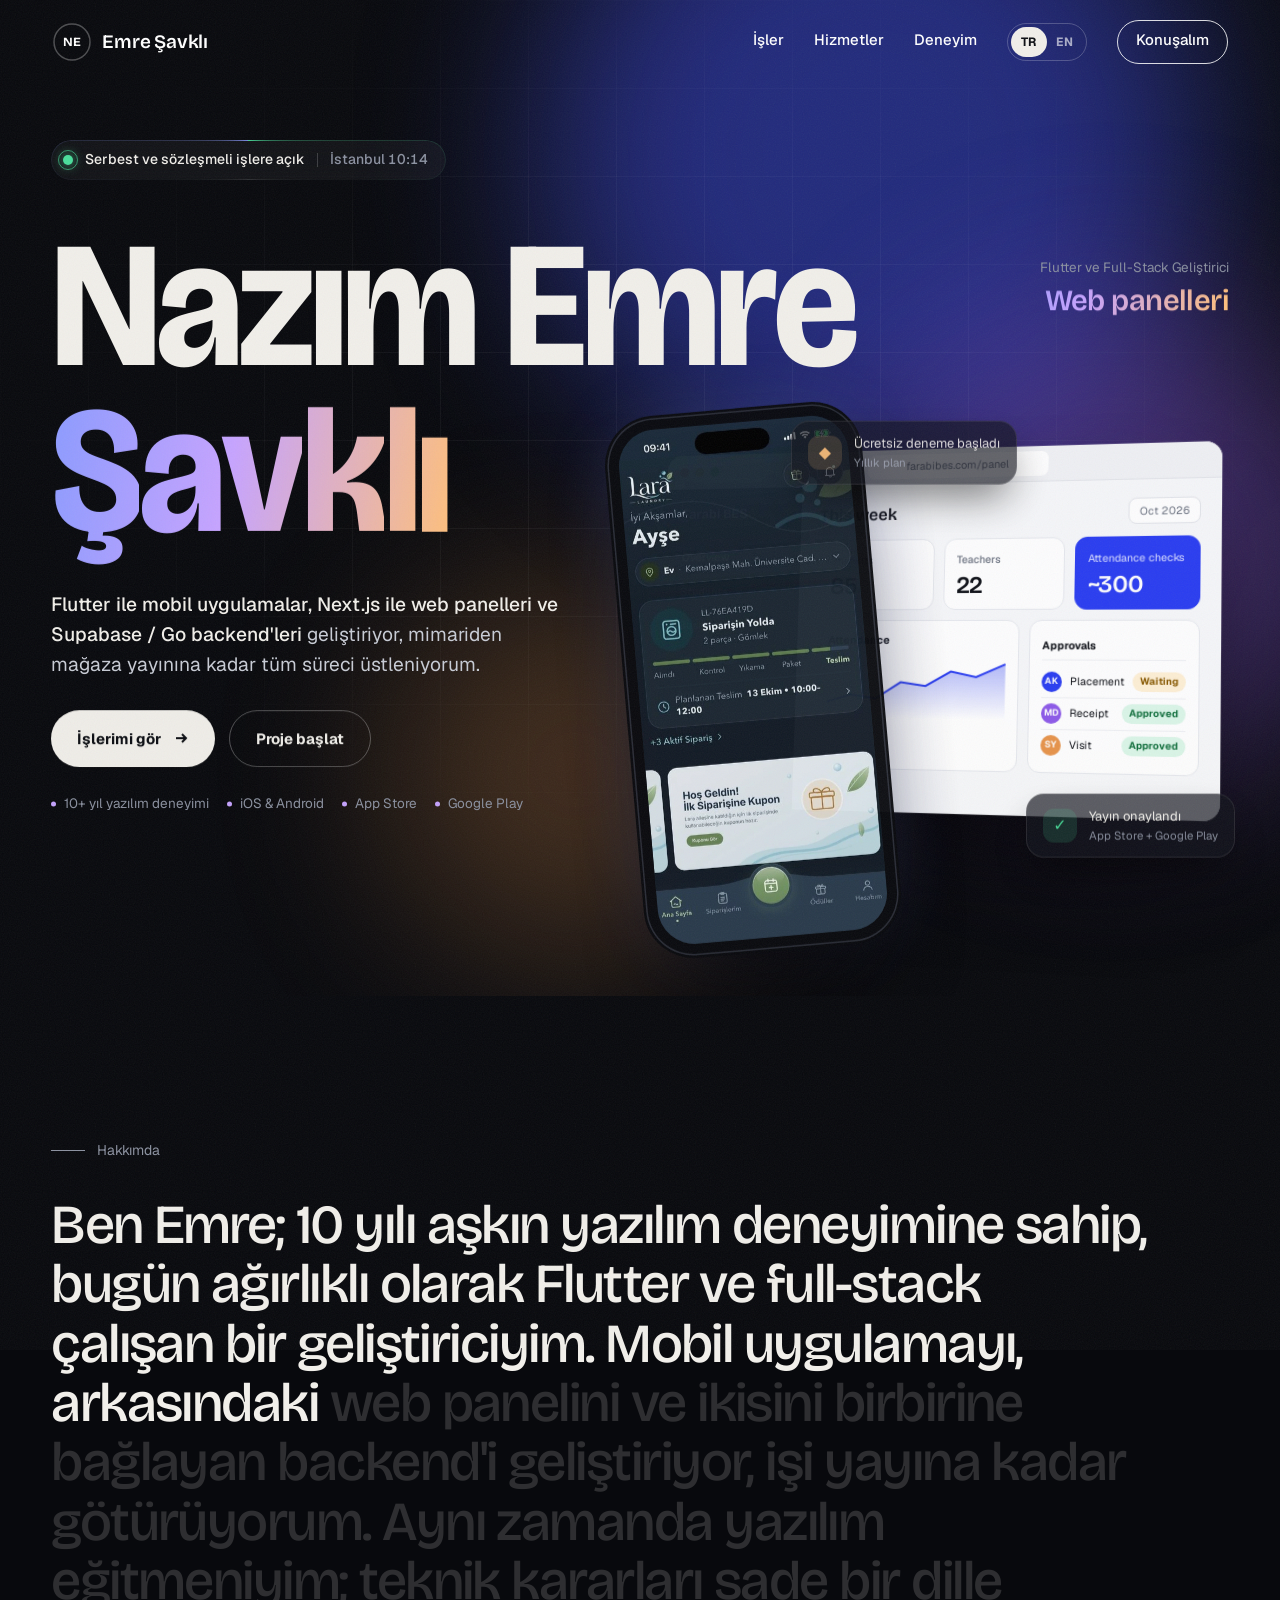
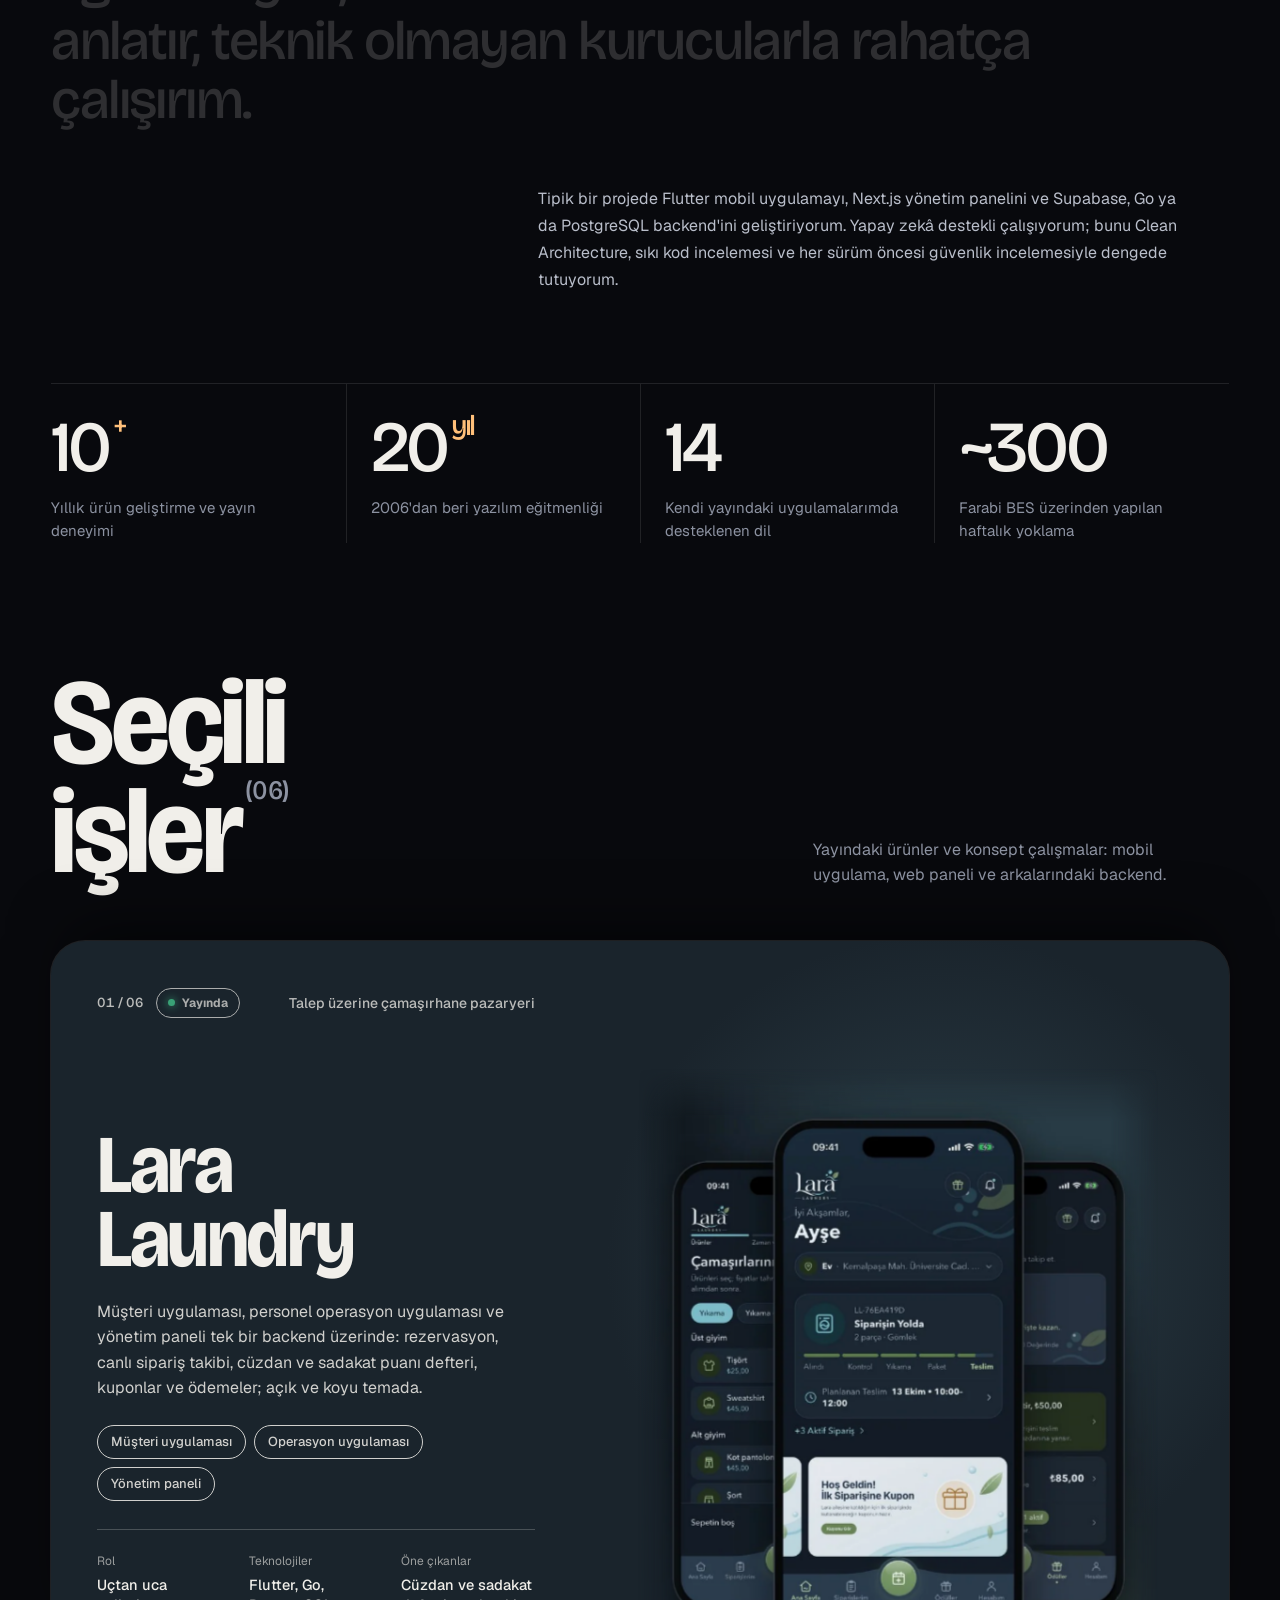
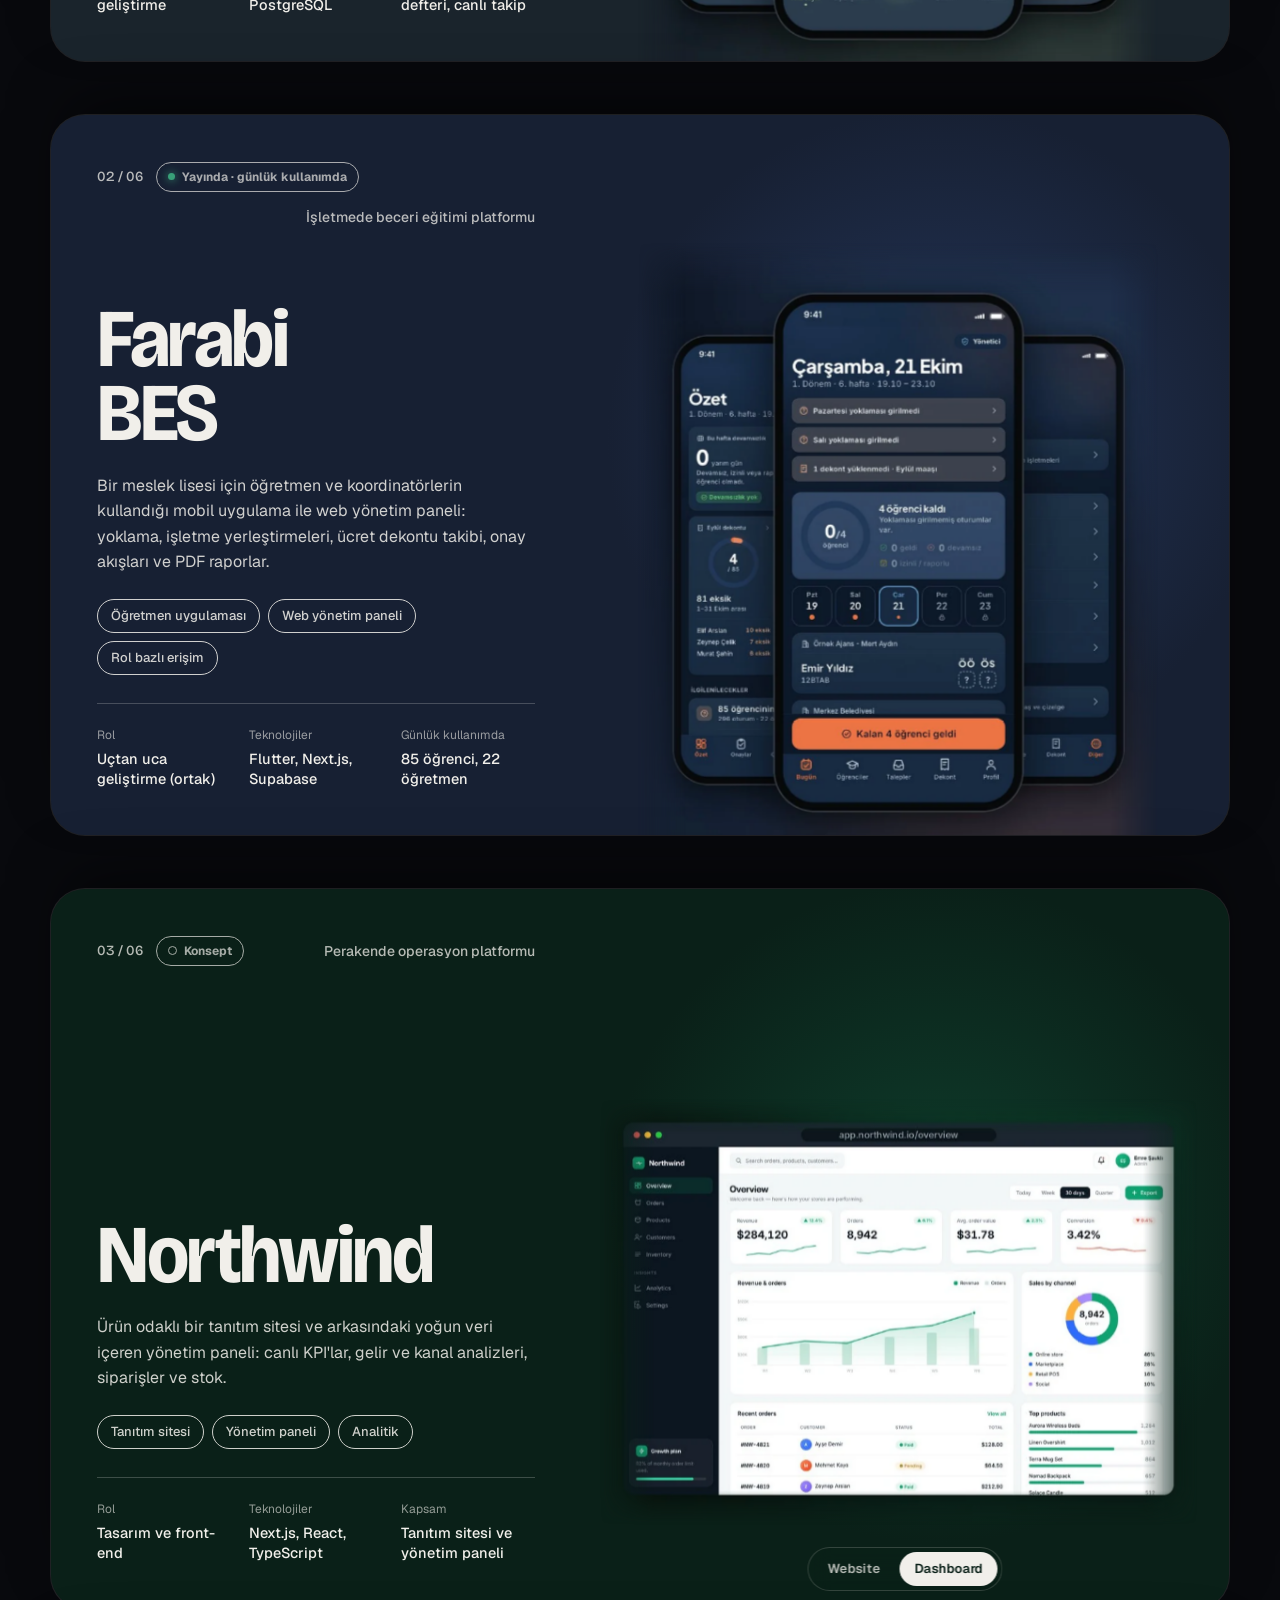
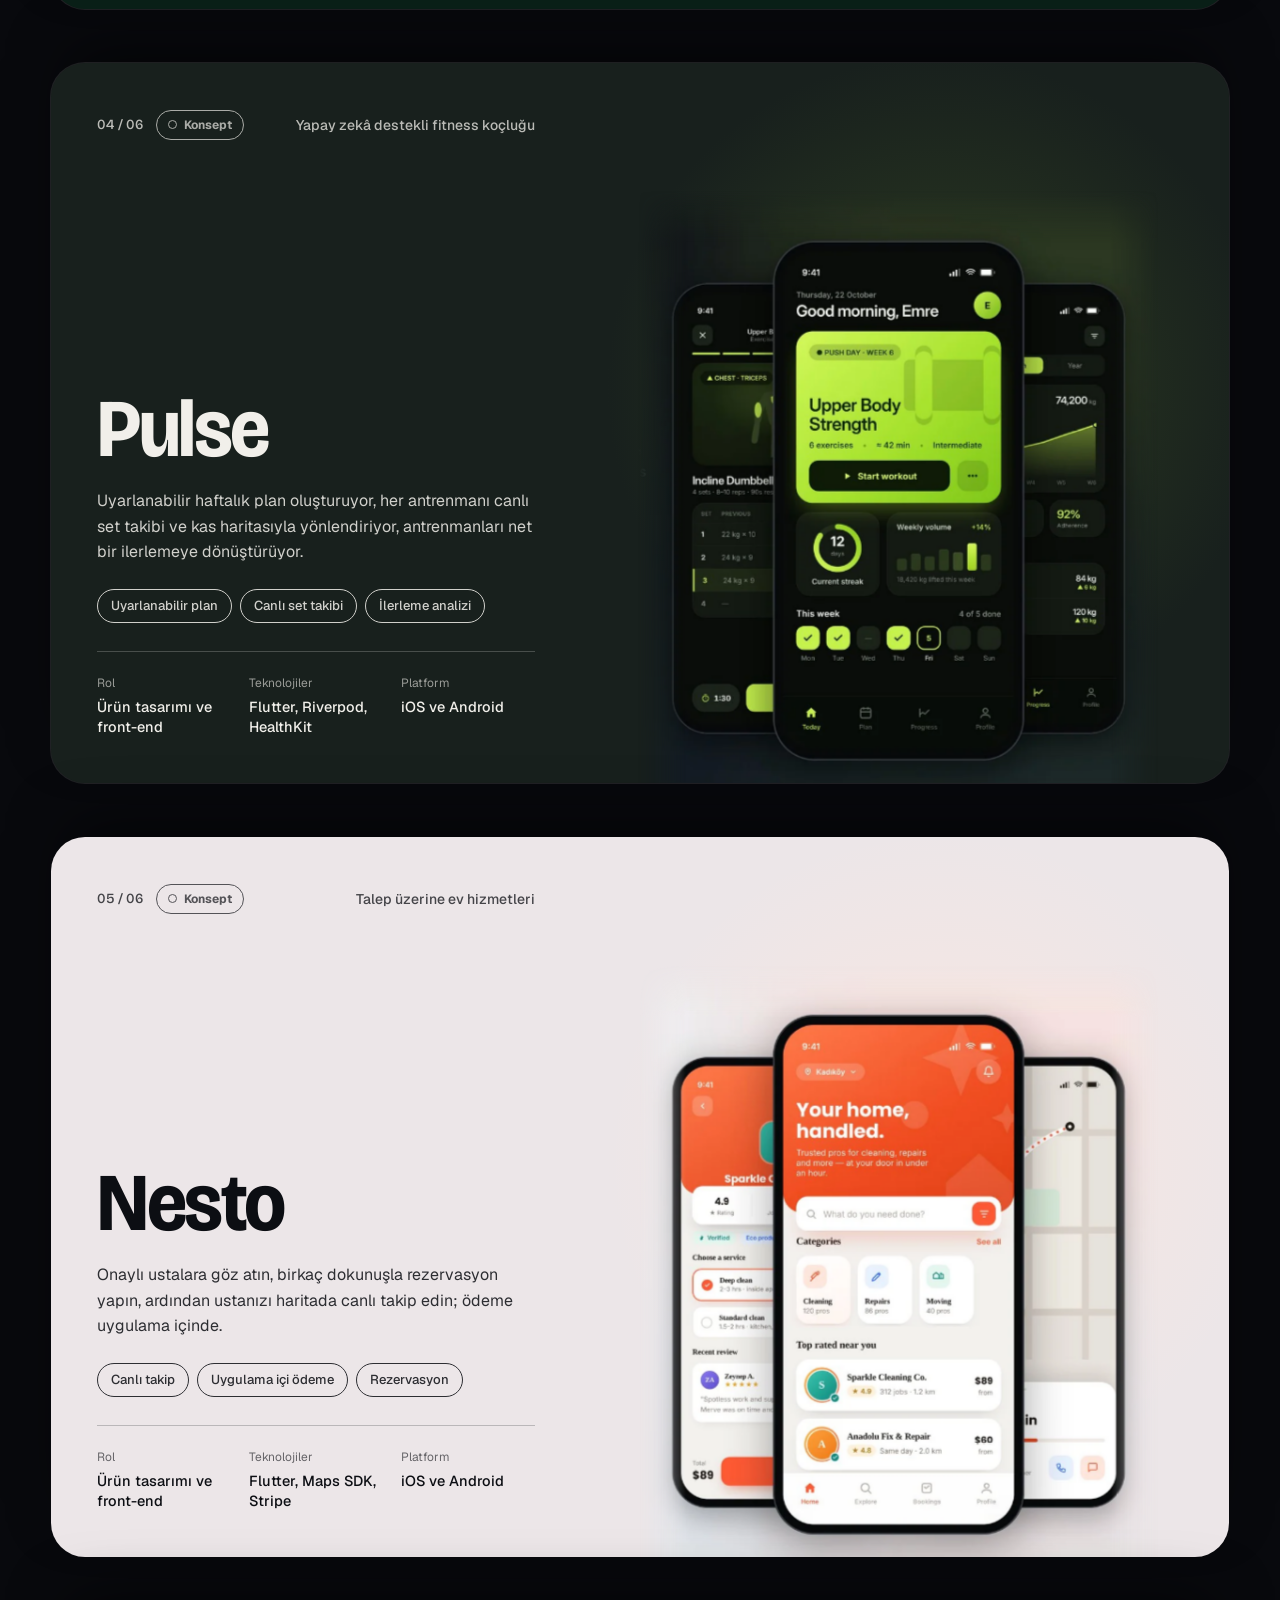
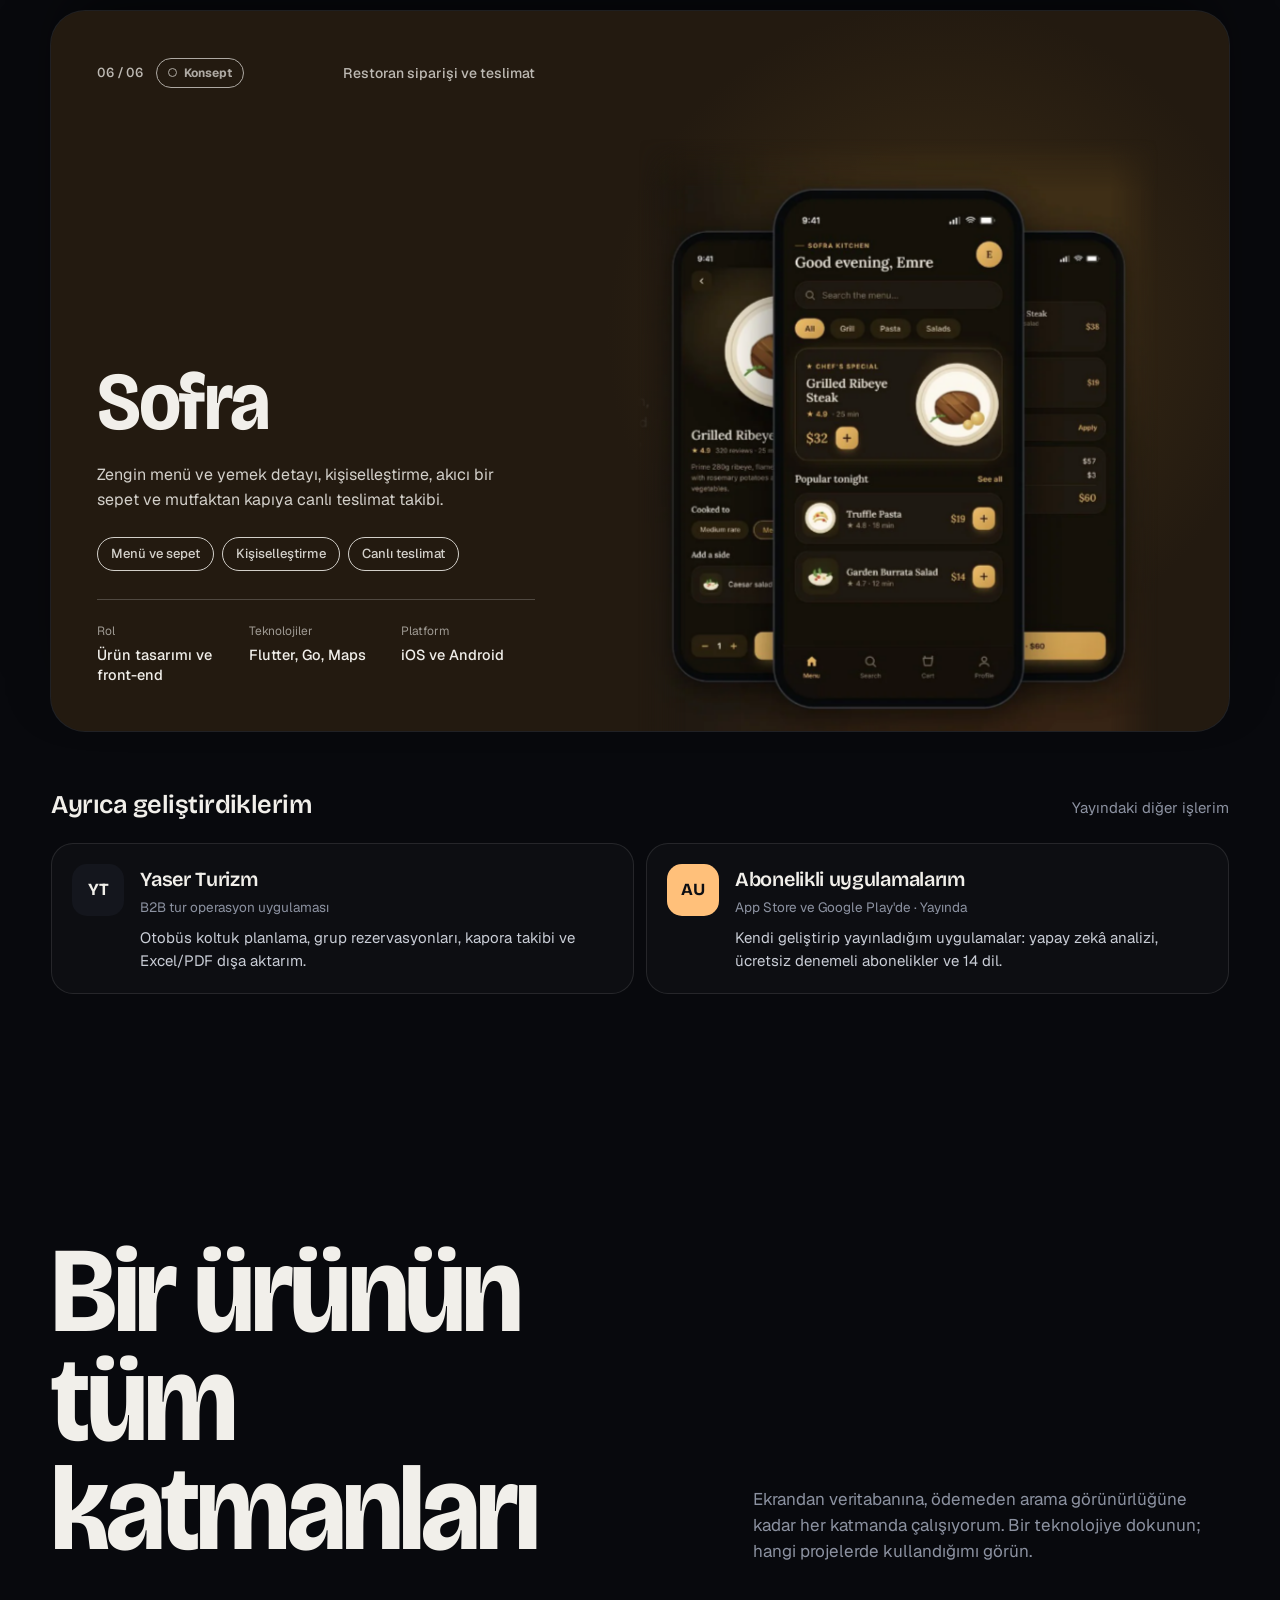
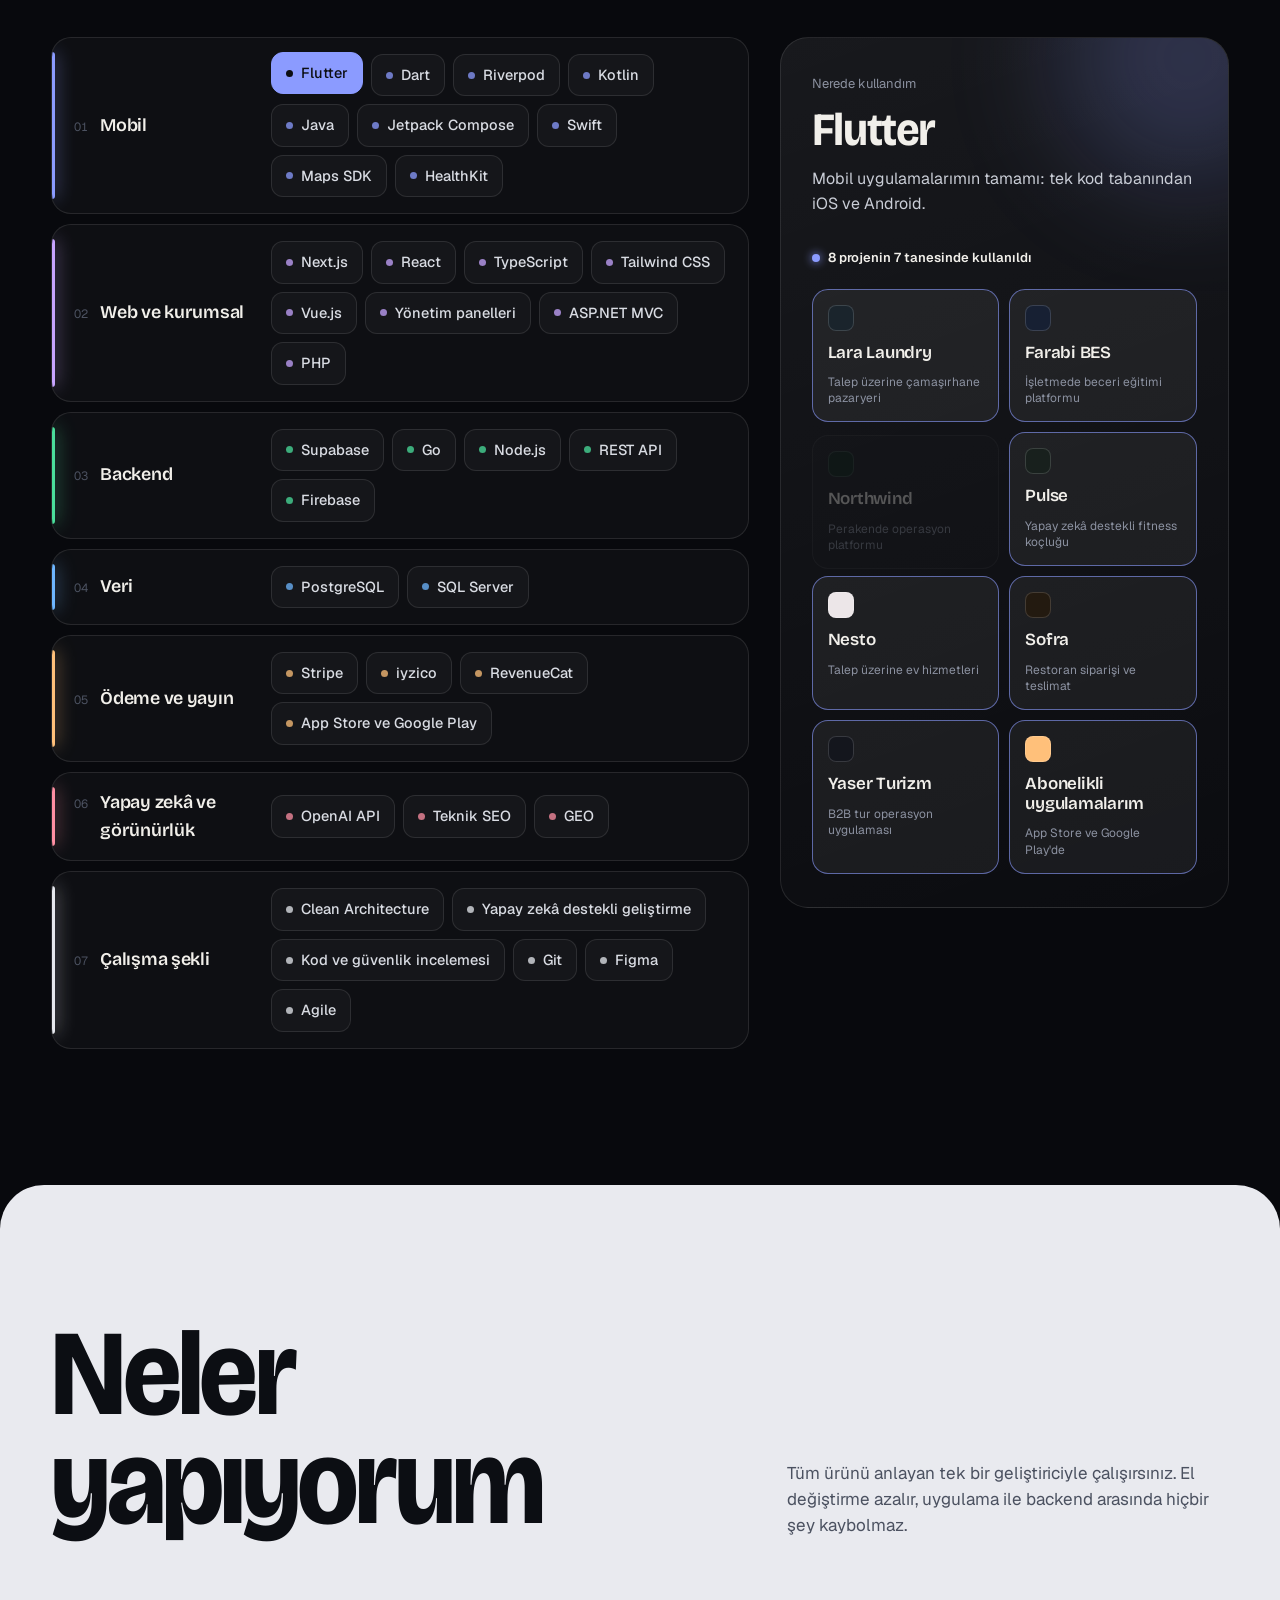
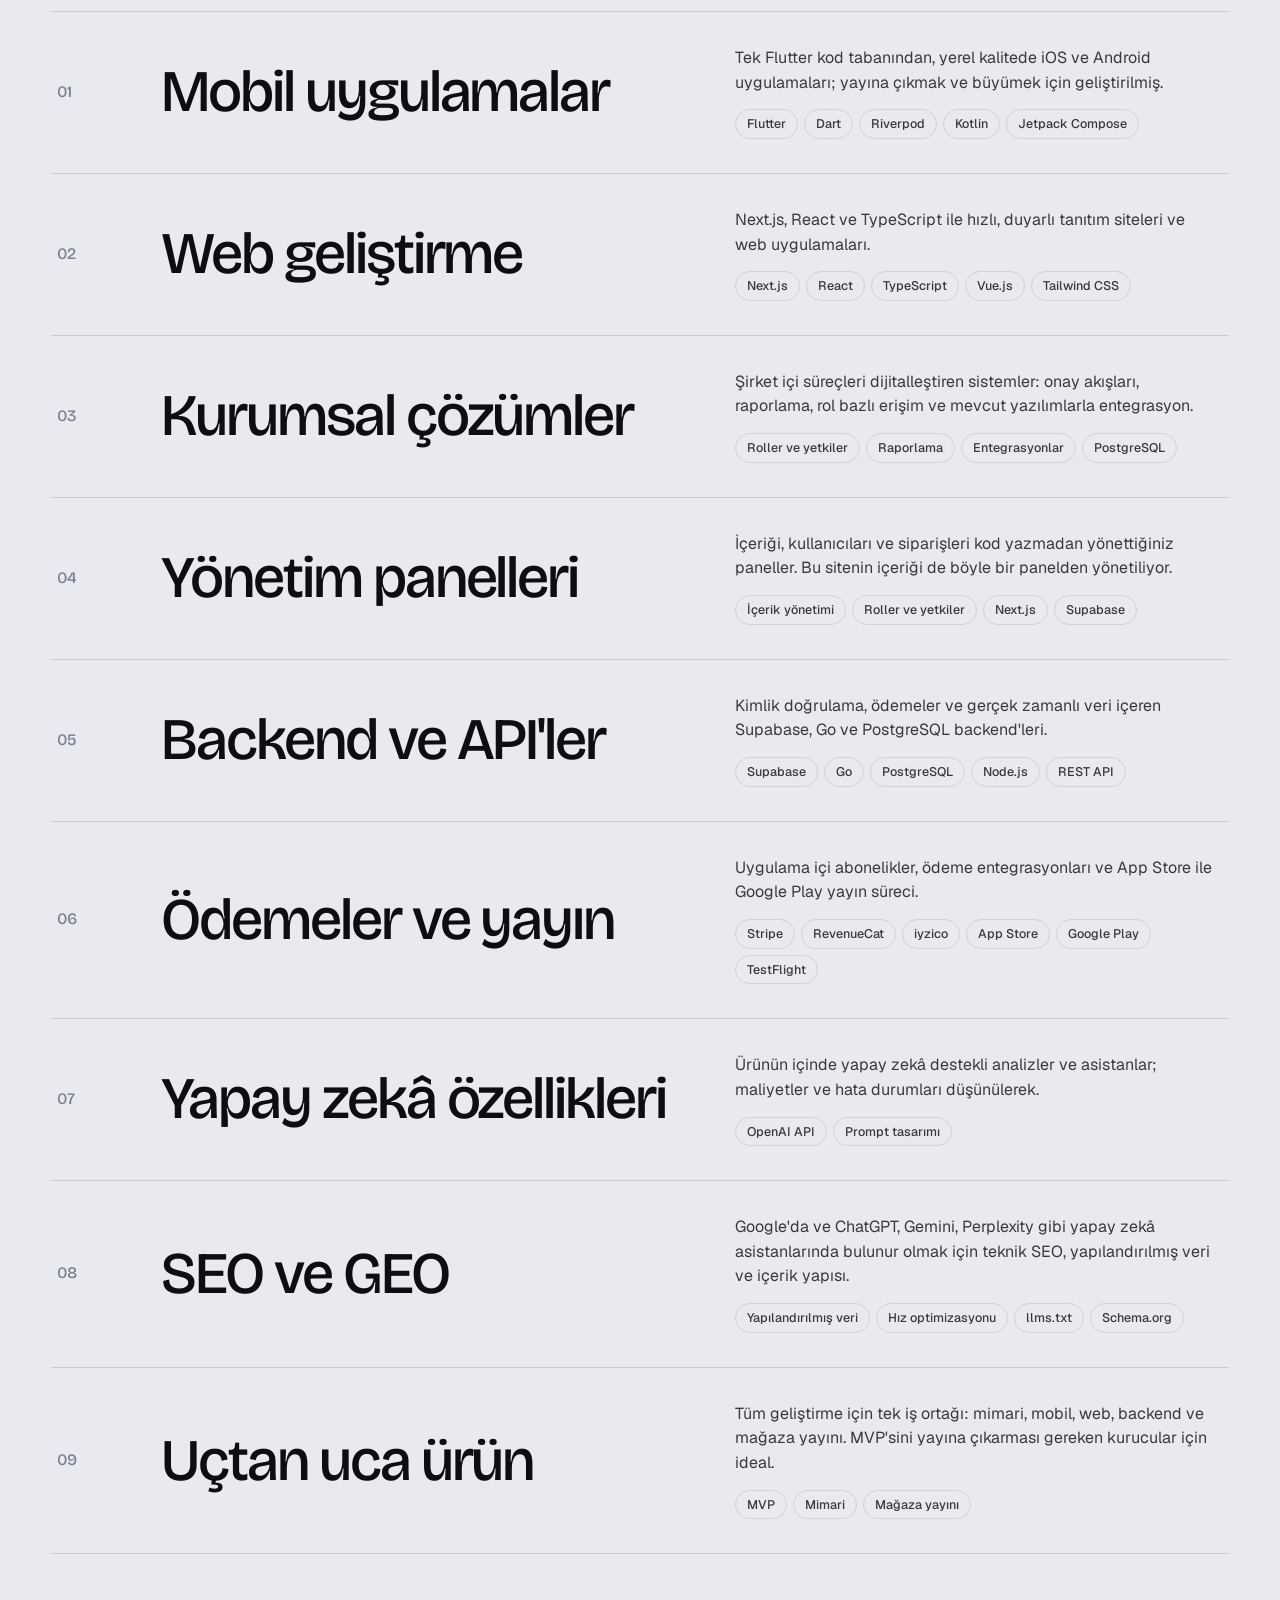
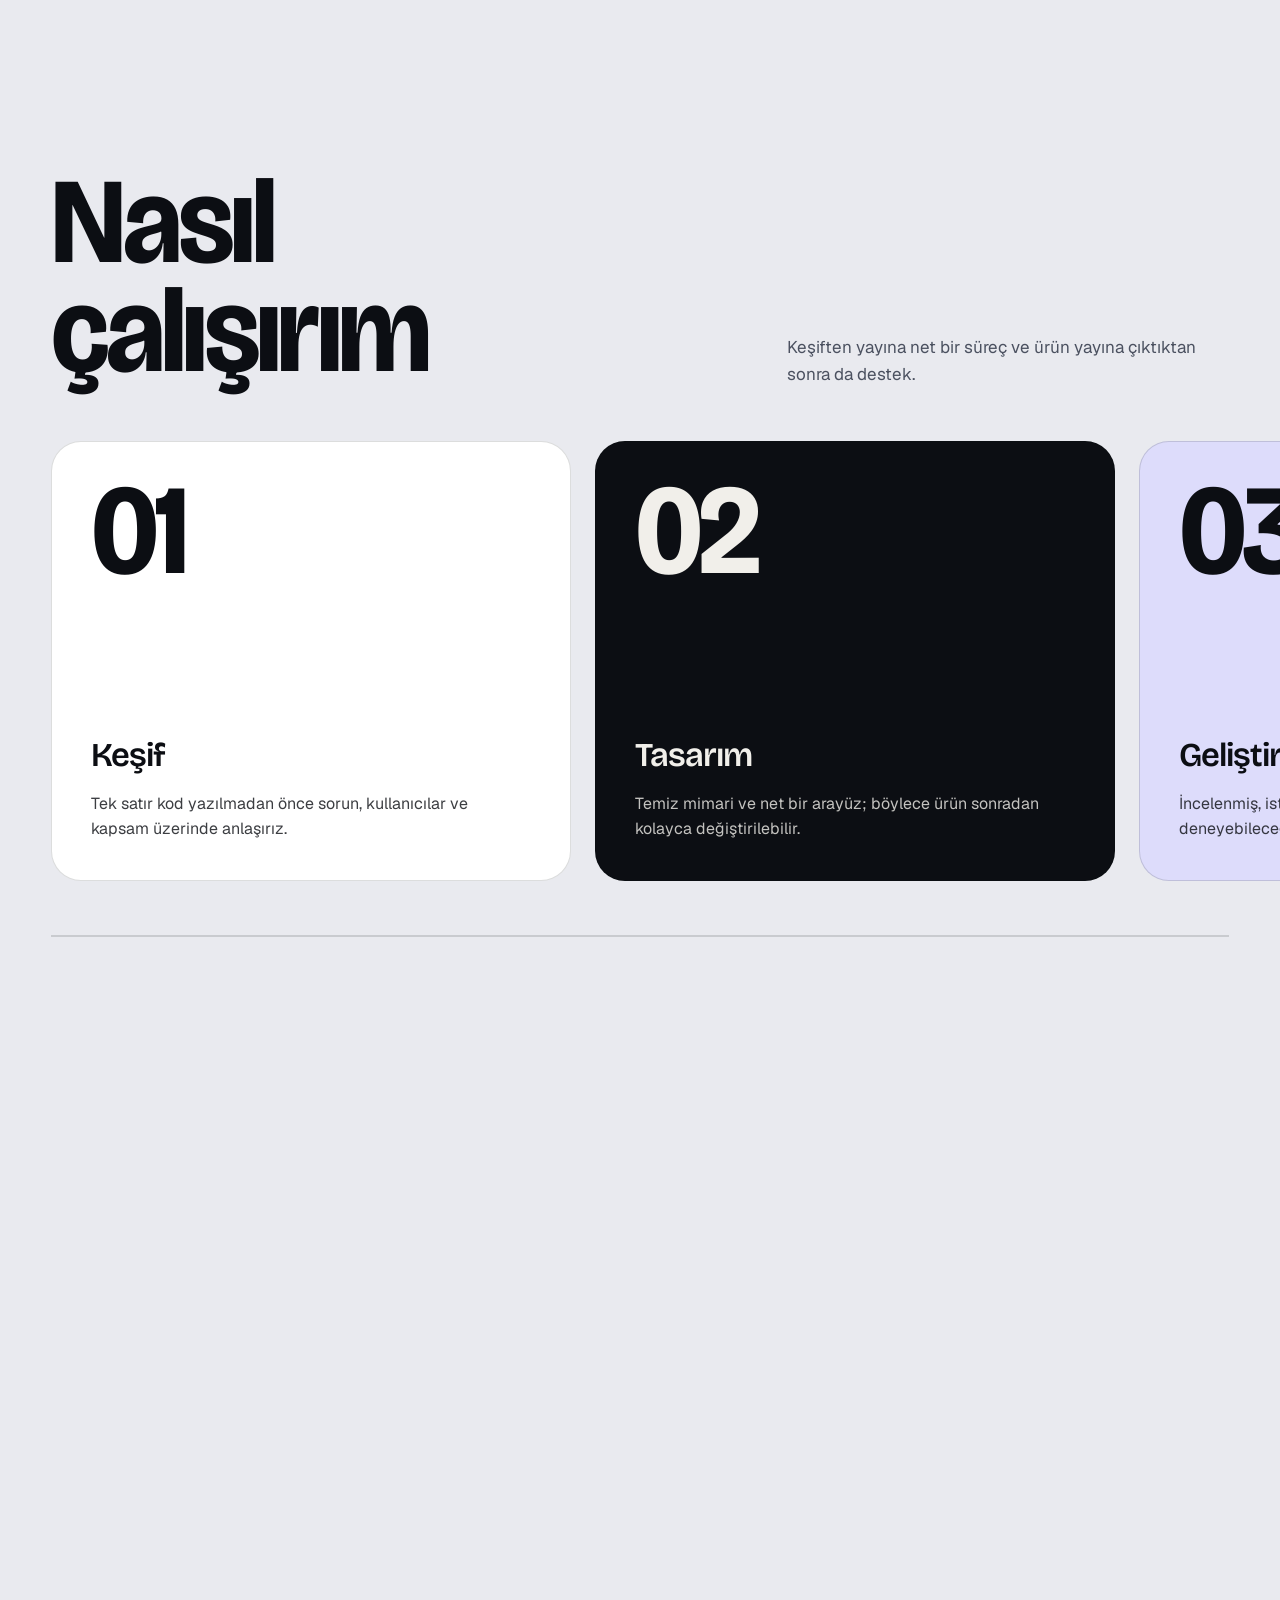
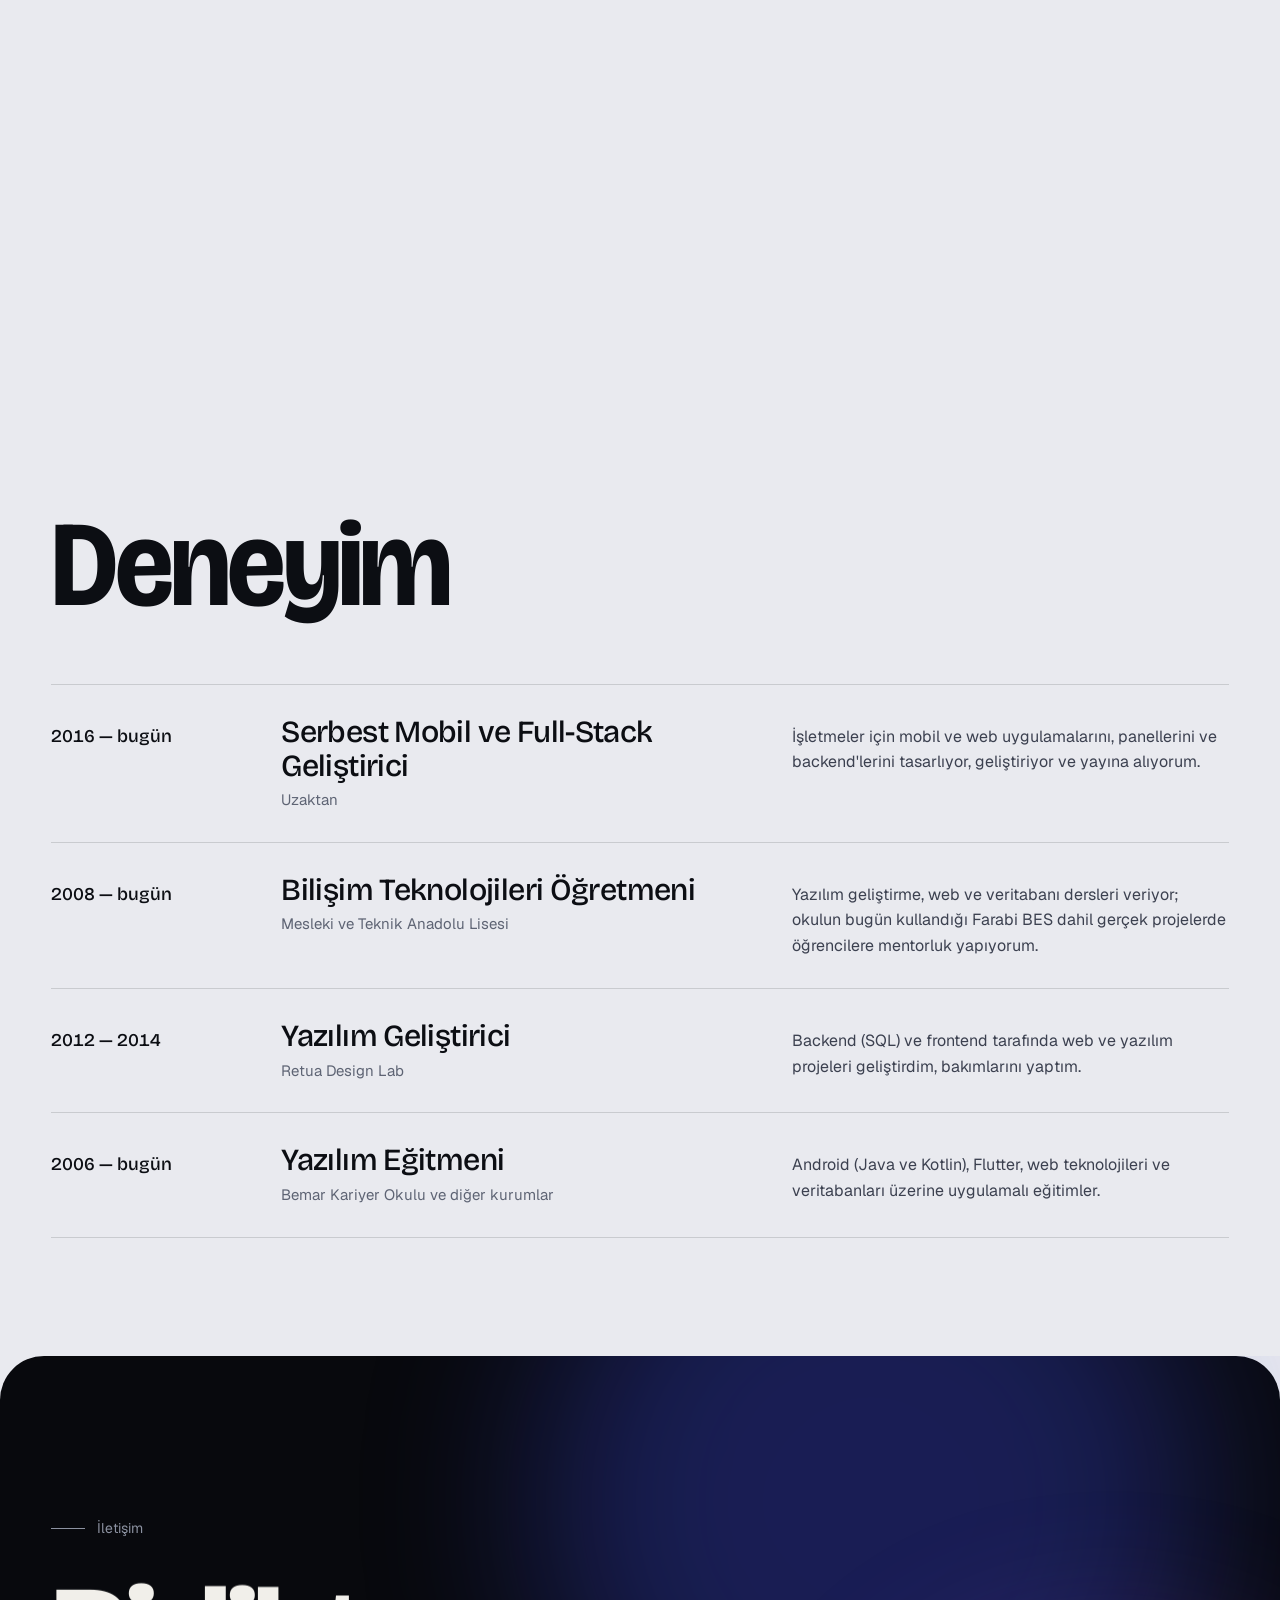
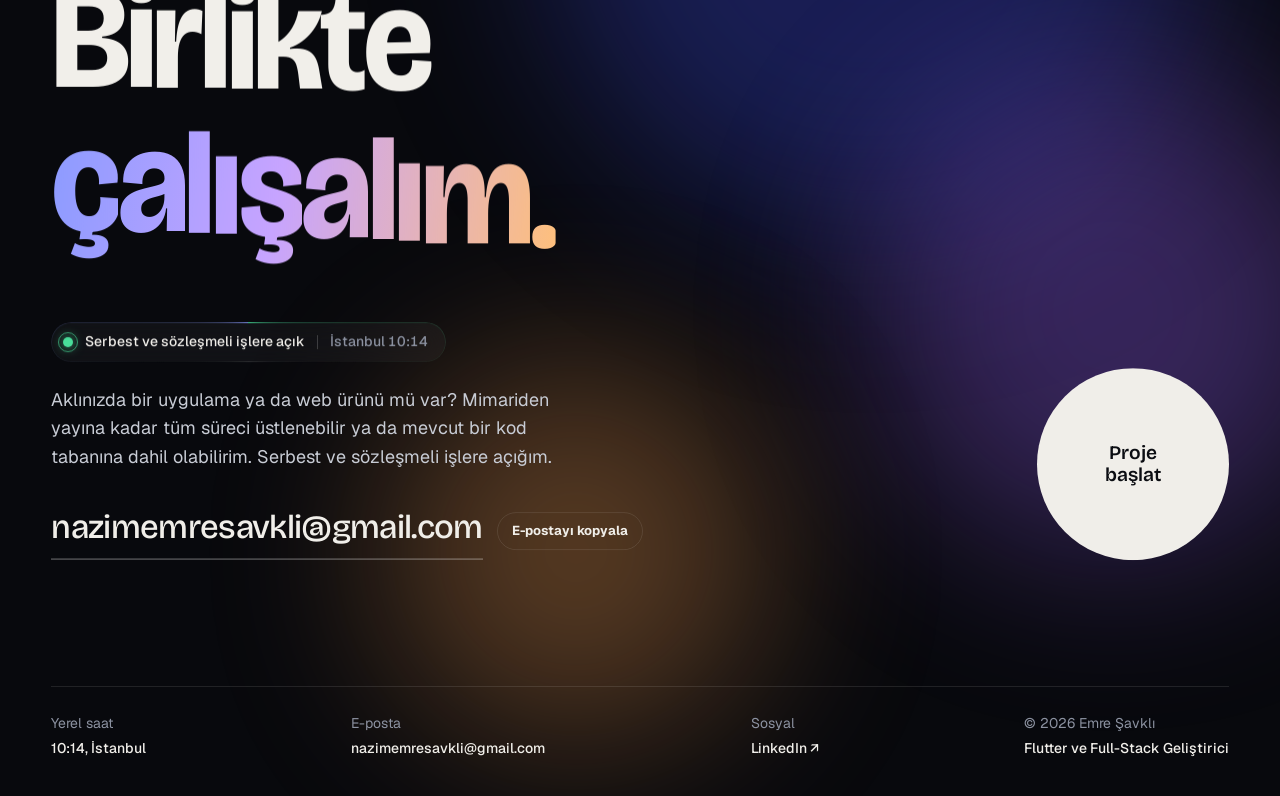
==== commit e05e57d4: "Responsive polish: status capsule time and footer link hit area - status capsule time never wraps; i" ====
--- a/index.html
+++ b/index.html
@@ -152,7 +152,8 @@
 .orb-live::after{content:"";position:absolute;inset:-5px;border-radius:50%;border:1px solid rgba(var(--st),.6);animation:breathe 2.4s ease-out infinite}
 @keyframes breathe{0%{transform:scale(.6);opacity:1}100%{transform:scale(1.9);opacity:0}}
 .cap-sep{width:1px;height:14px;background:rgba(255,255,255,.18)}
-.cap-time{color:var(--muted);font-variant-numeric:tabular-nums}
+.cap-time{color:var(--muted);font-variant-numeric:tabular-nums;white-space:nowrap}
+.cap-sep{flex:none}
 .name-wrap{position:relative}
 .role-roll{position:absolute;right:0;top:clamp(10px,2.2vw,40px);text-align:right;z-index:3}
 .rr-label{display:block;font-size:13.5px;color:var(--muted);margin-bottom:6px}
@@ -728,7 +729,7 @@
 .foot b{display:block;color:var(--text);font-weight:500;margin-top:4px}
 .foot a b{transition:color .3s}
 .foot a:hover b{color:var(--amber)}
-.foot b a{transition:color .3s}
+.foot b a{transition:color .3s;display:inline-block;padding:4px 0;margin:-4px 0}
 .foot b a:hover{color:var(--amber)}
 
 /* reveal helpers */
@@ -737,6 +738,7 @@
 
 /* ---------- responsive ---------- */
 @media (max-width:1100px){
+  .brief .status-cap .cap-sep,.brief .status-cap .cap-time{display:none}
   .stack-grid{grid-template-columns:1fr}
   .usage{position:relative;top:0}
   .stack-head{grid-template-columns:1fr}
